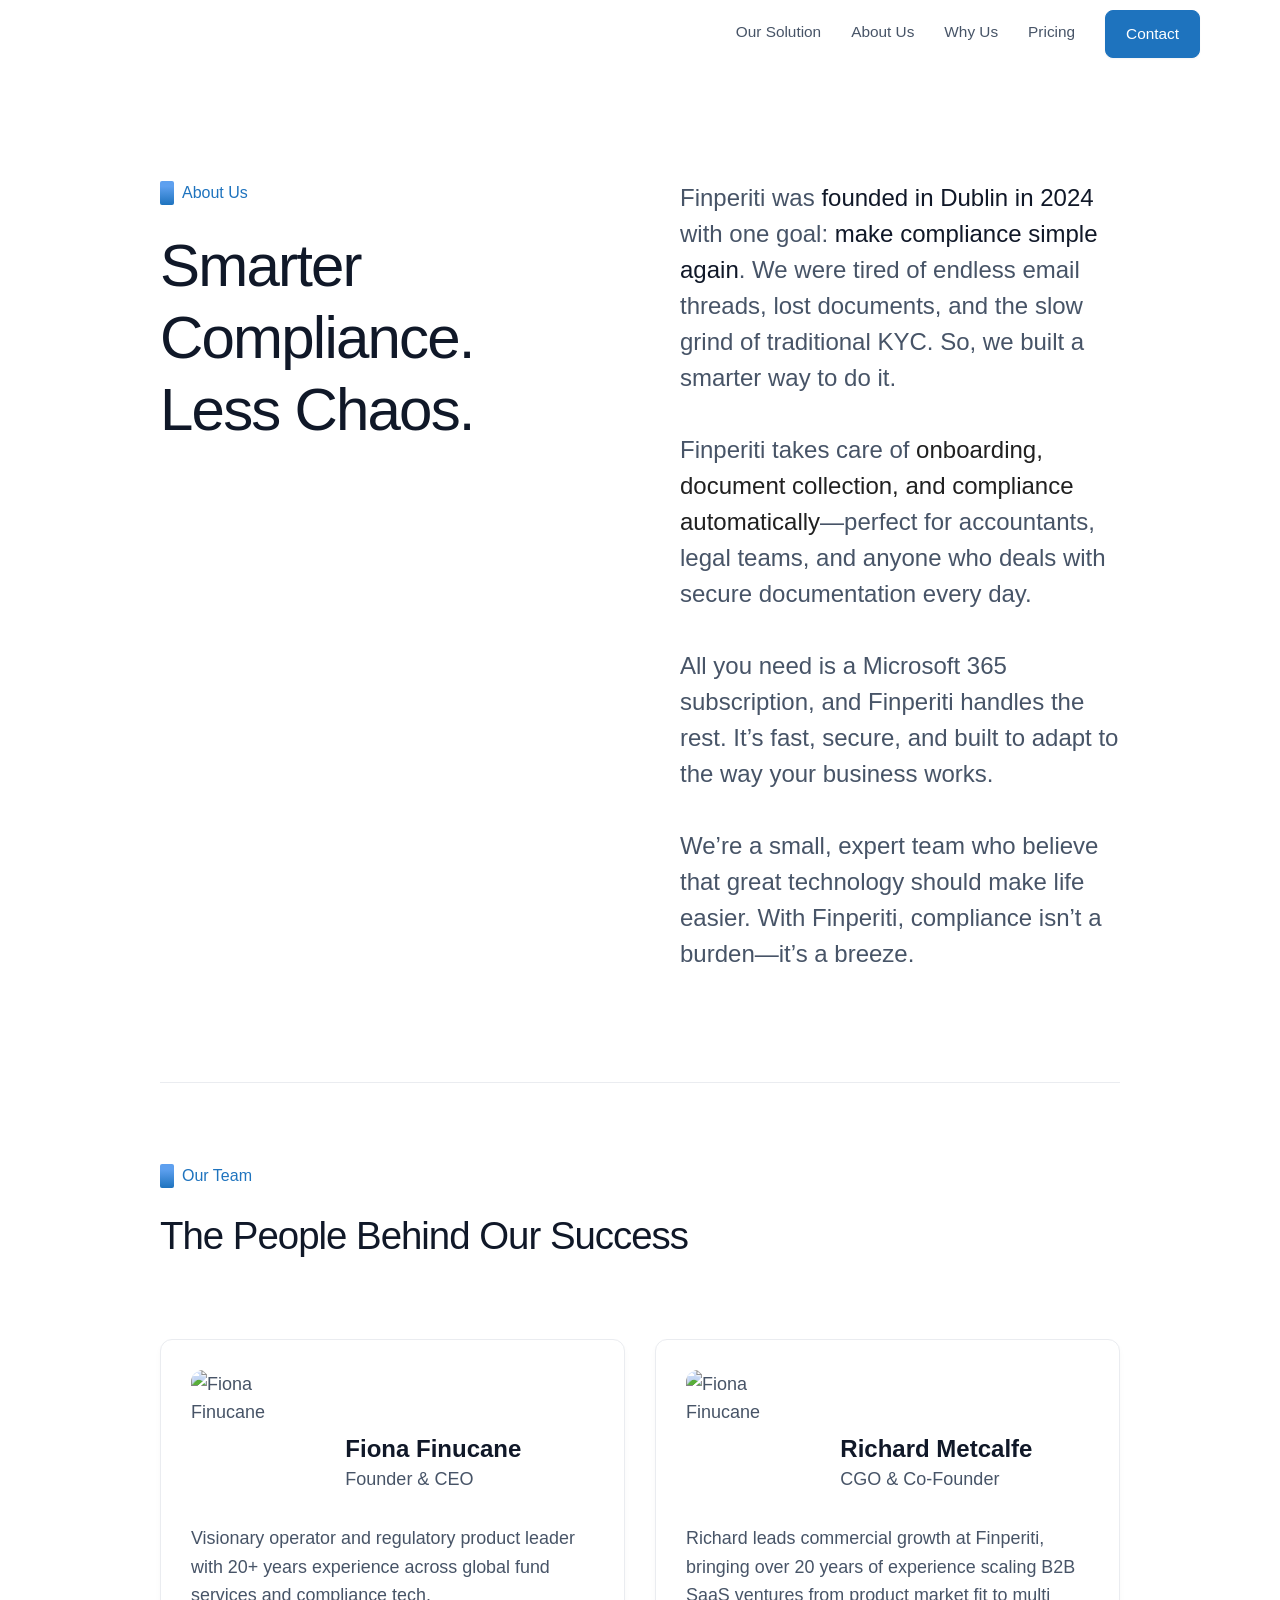
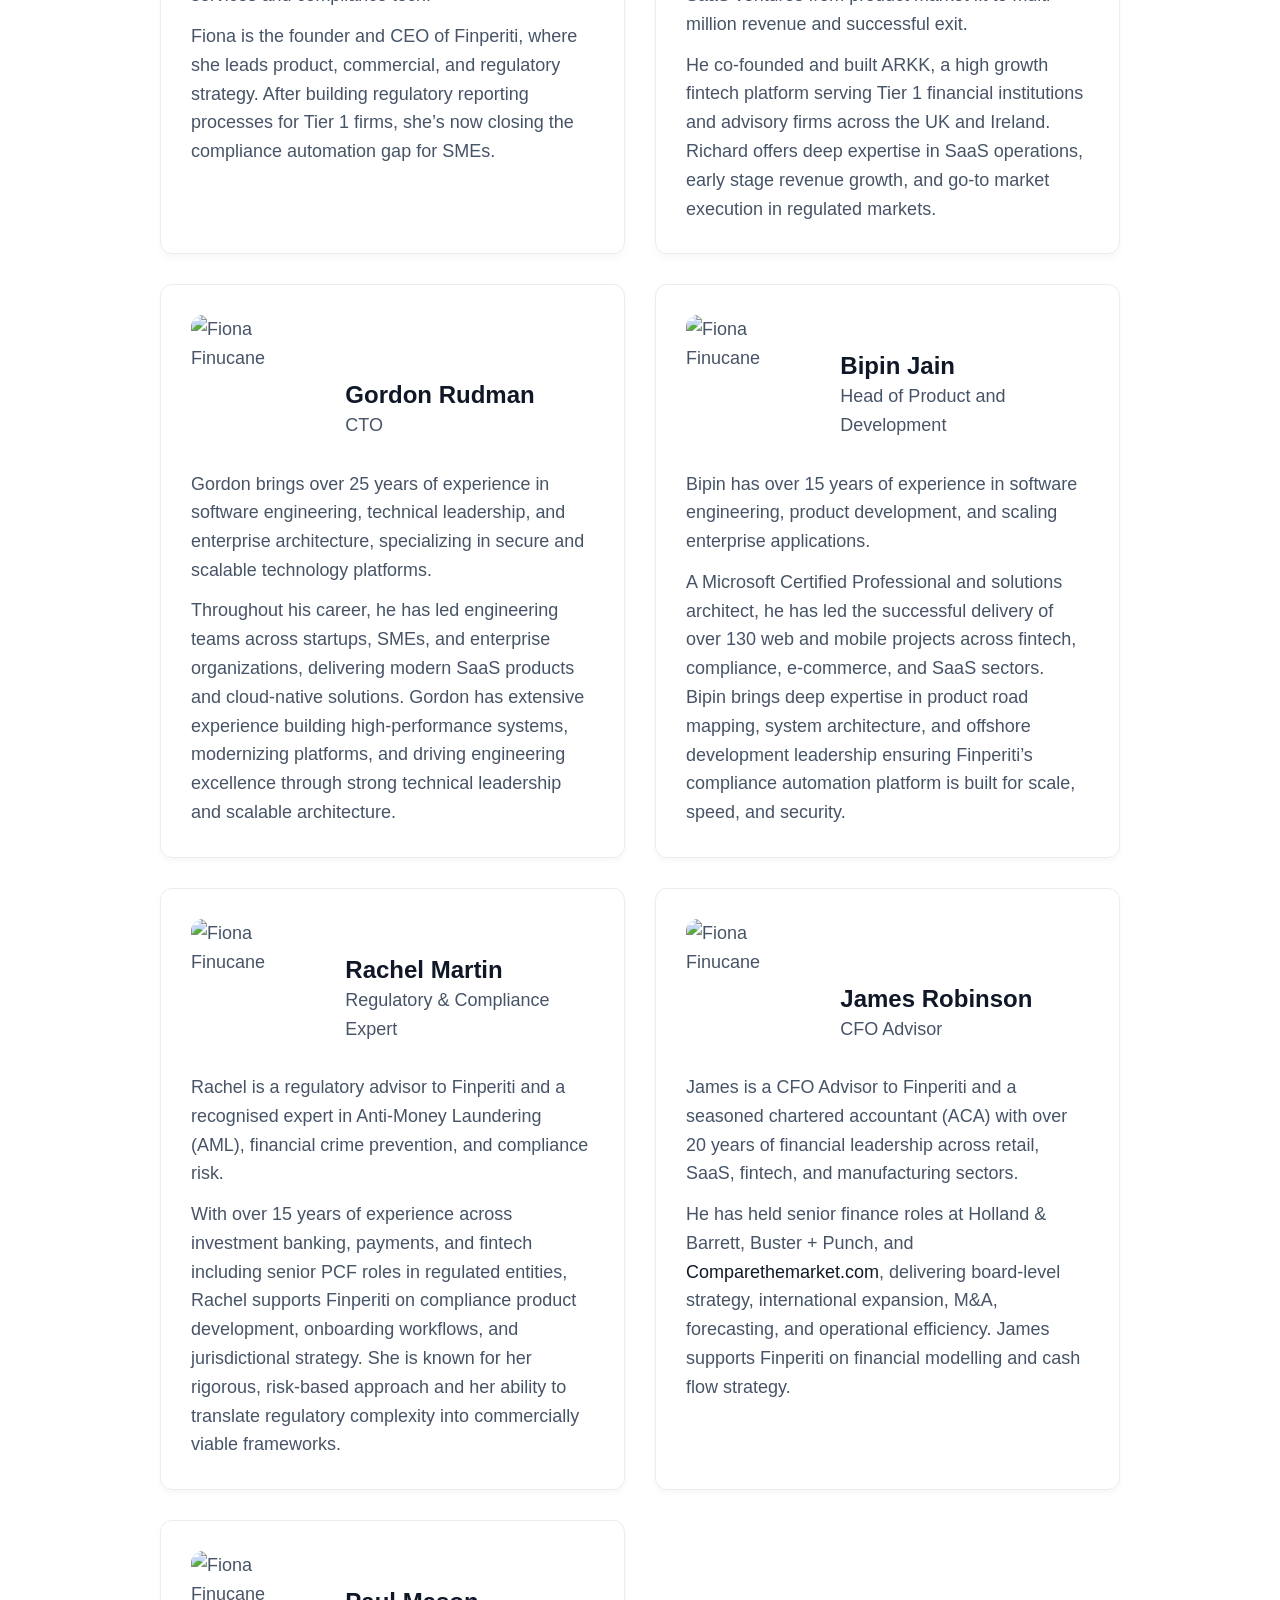
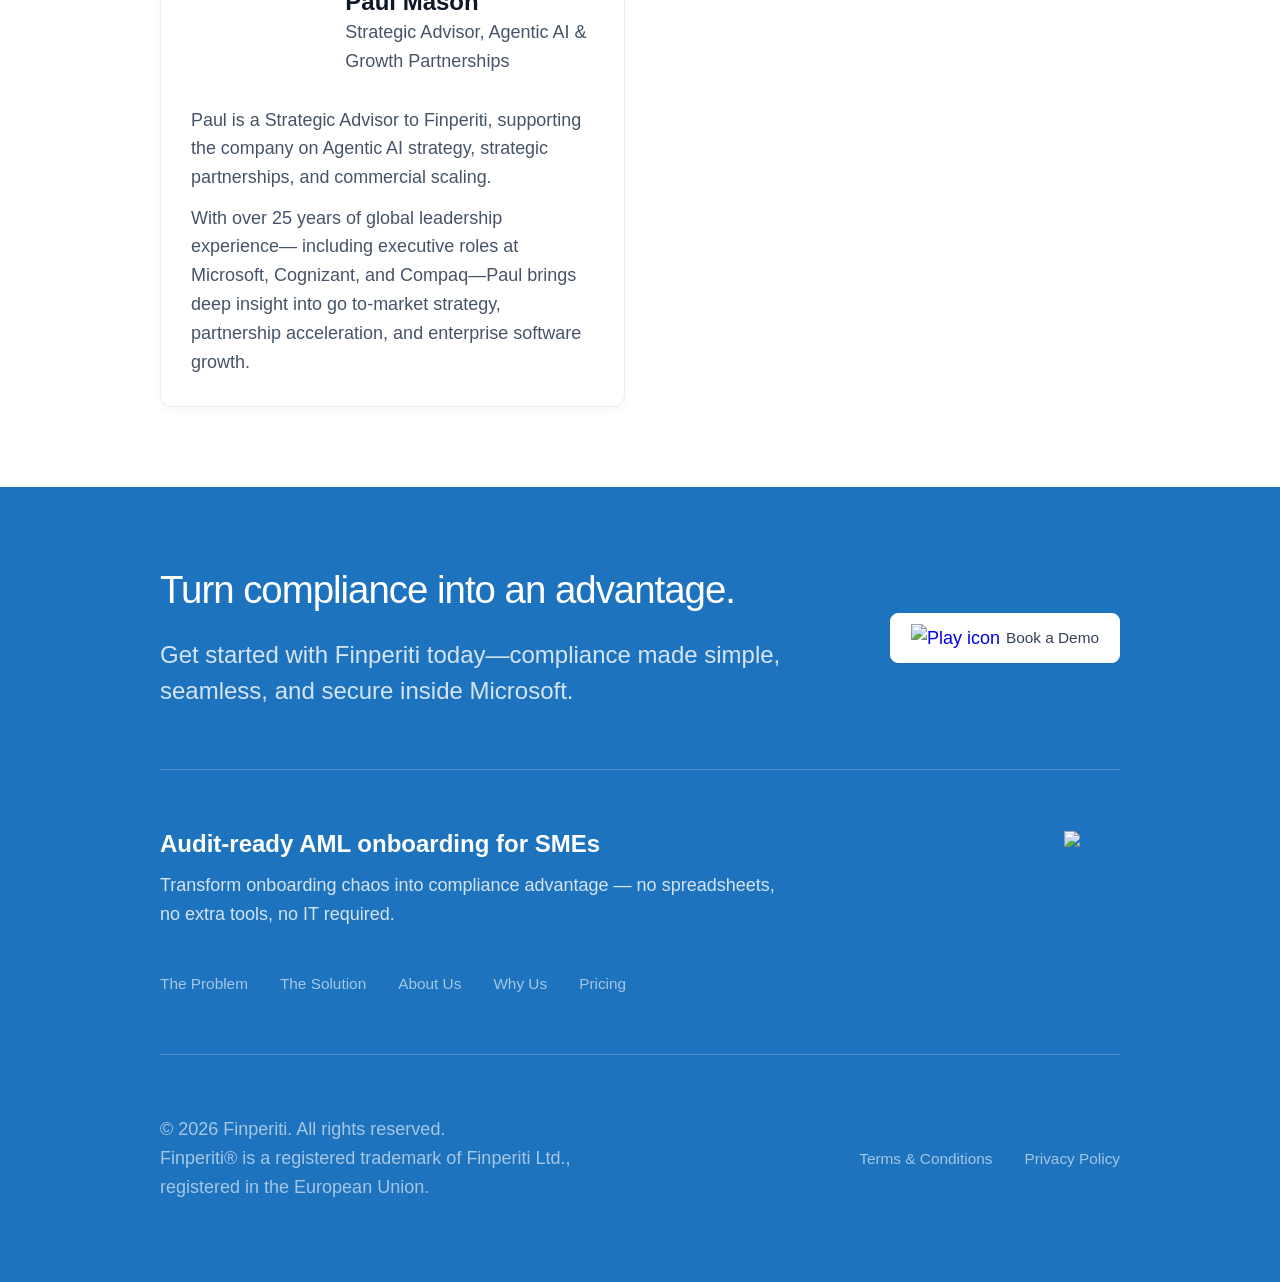
==== about-us.html @ a64fe7bf "Add finperiti site files" ====
<!DOCTYPE html><!-- Last Published: Wed Jun 24 2026 11:46:40 GMT+0000 (Coordinated Universal Time) --><html data-wf-domain="www.finperiti.com" data-wf-page="690b137f839955457661a6c4" data-wf-site="68925096e94c24b12ac568fe"><head><meta charset="utf-8"/><link href="https://cdn.prod.website-files.com" rel="preconnect" crossorigin="anonymous"/><title>About Finperiti | Secure Account &amp; Compliance Solutions</title><meta content="Learn about Finperiti, our mission to simplify account management, customer onboarding, risk analysis, and compliance for modern organizations." name="description"/><meta content="About Finperiti | Secure Account &amp; Compliance Solutions" property="og:title"/><meta content="Learn about Finperiti, our mission to simplify account management, customer onboarding, risk analysis, and compliance for modern organizations." property="og:description"/><meta content="About Finperiti | Secure Account &amp; Compliance Solutions" name="twitter:title"/><meta content="Learn about Finperiti, our mission to simplify account management, customer onboarding, risk analysis, and compliance for modern organizations." name="twitter:description"/><meta property="og:type" content="website"/><meta content="summary_large_image" name="twitter:card"/><meta content="width=device-width, initial-scale=1" name="viewport"/><link href="css/finperiti.css" rel="stylesheet" type="text/css"/><script type="text/javascript">!function(o,c){var n=c.documentElement,t=" w-mod-";n.className+=t+"js",("ontouchstart"in o||o.DocumentTouch&&c instanceof DocumentTouch)&&(n.className+=t+"touch")}(window,document);</script><link href="https://cdn.prod.website-files.com/68925096e94c24b12ac568fe/68bfe7c49f79a56016db8a08_Finperiti%2032.png" rel="shortcut icon" type="image/x-icon"/><link href="https://cdn.prod.website-files.com/68925096e94c24b12ac568fe/68bfe7c75cebb5ac32f05ddf_Finperiti%20256.png" rel="apple-touch-icon"/><script type="application/ld+json">
{
  "@context": "https://schema.org",
  "@type": "AboutPage",
  "name": "About Finperiti | Secure Account & Compliance Solutions",
  "url": "/about-us",
  "description": "Learn about Finperiti, our mission to simplify account management, customer onboarding, risk analysis, and compliance for modern organizations.",
  "about": {
    "@type": "Organization",
    "@id": "https://schema.org/Organization/Finperiti",
    "name": "Finperiti",
    "description": "Finperiti simplifies compliance, onboarding, document collection, and compliance automation for modern organizations.",
    "foundingDate": "2024-01-01",
    "foundingLocation": {
      "@type": "Place",
      "address": {
        "@type": "PostalAddress",
        "addressLocality": "Dublin",
        "addressCountry": "IE"
      }
    },
    "slogan": "Smarter Compliance. Less Chaos.",
    "logo": {
      "@type": "ImageObject",
      "url": "https://cdn.prod.website-files.com/68925096e94c24b12ac568fe/69a531b487a6bb24fbb70899_Finperiti_Logo_TM.svg"
    },
    "member": [
      {
        "@type": "Person",
        "name": "Fiona Finucane",
        "jobTitle": "Founder & CEO",
        "image": {
          "@type": "ImageObject",
          "url": "https://cdn.prod.website-files.com/68925096e94c24b12ac568fe/690207ac909801b0f97e288c_Fiona.jpg"
        }
      },
      {
        "@type": "Person",
        "name": "Richard Metcalfe",
        "jobTitle": "CGO & Co-Founder",
        "image": {
          "@type": "ImageObject",
          "url": "https://cdn.prod.website-files.com/68925096e94c24b12ac568fe/690204afa3fc140dd07d3faa_RM1.png"
        }
      },
      {
        "@type": "Person",
        "name": "Bipin Jain",
        "jobTitle": "CTO & Co-Founder",
        "image": {
          "@type": "ImageObject",
          "url": "https://cdn.prod.website-files.com/68925096e94c24b12ac568fe/690204640b22be058a9a0456_Bipin_jain.png"
        }
      },
      {
        "@type": "Person",
        "name": "Rachel Martin",
        "jobTitle": "Regulatory & Compliance Expert",
        "image": {
          "@type": "ImageObject",
          "url": "https://cdn.prod.website-files.com/68925096e94c24b12ac568fe/6901f90483f7531cc6aed0eb_Rachel.jpg"
        }
      },
      {
        "@type": "Person",
        "name": "James Robinson",
        "jobTitle": "CFO Advisor",
        "image": {
          "@type": "ImageObject",
          "url": "https://cdn.prod.website-files.com/68925096e94c24b12ac568fe/6901f903ba0573e2c2f4e832_James.jpg"
        }
      },
      {
        "@type": "Person",
        "name": "Paul Mason",
        "jobTitle": "Strategic Advisor, Agentic AI & Growth Partnerships",
        "image": {
          "@type": "ImageObject",
          "url": "https://cdn.prod.website-files.com/68925096e94c24b12ac568fe/6901f9049520d96cc57cc6dd_Paul.jpg"
        }
      }
    ]
  }
}
</script><link rel="preload" href="https://cdn.prod.website-files.com/68925096e94c24b12ac568fe/69983673e1e6adf624e60150_InterVariable.woff2" as="font" type="font/woff2" crossorigin="">
<link rel="preload" href="https://cdn.prod.website-files.com/68925096e94c24b12ac568fe/68c926c68cf0554bdb44a7ea_Poppins-Medium.ttf" as="font" type="font/ttf" crossorigin="">
<style>
/* For WebKit browsers (Safari, Chrome on macOS) */
body {
    -webkit-font-smoothing: antialiased; /* Makes text thinner and crisper */
    -moz-osx-font-smoothing: grayscale; /* For Firefox on macOS */
  }

  /* Optional: Slightly heavier text */
  body {
    -webkit-font-smoothing: subpixel-antialiased;
  }
  .main,
  section {
    overflow: visible !important;
  }
  section,
  #fiona,
  #bipin,
  #richard,
  #james,
  #paul,
  #rachel {
    scroll-margin-top: 110px;
  }
</style></head><body><main class="main"><div class="navbar"><div data-animation="default" data-collapse="medium" data-duration="400" data-easing="ease" data-easing2="ease" role="banner" class="nav-container w-nav"><div class="navbar-wrapper"><a href="index.html" class="navbar-brand w-nav-brand"><div class="nav-logo-wrapper"><img loading="lazy" src="https://cdn.prod.website-files.com/68925096e94c24b12ac568fe/69a531b487a6bb24fbb70899_Finperiti_Logo_TM.svg" alt=""/></div></a><nav role="navigation" class="nav-menu-wrapper w-nav-menu"><ul role="list" class="nav-menu-two w-list-unstyled"><li><a href="index.html#the-solution" class="nav-link w-inline-block"><p class="nav-text">Our Solution</p></a></li><li><a href="about-us.html" aria-current="page" class="nav-link w-inline-block w--current"><p class="nav-text">About Us</p></a></li><li><a href="index.html#advantages" class="nav-link w-inline-block"><p class="nav-text">Why Us</p></a></li><li><a href="pricing.html" class="nav-link w-inline-block"><p class="nav-text">Pricing</p></a></li><li class="mobile-margin-top-10"><a href="contact.html" class="primary-button w-button">Contact</a></li></ul></nav><div class="menu-button w-nav-button"><div class="w-icon-nav-menu"></div></div></div></div></div><section class="section hero about"><div class="container"><div class="about-content"><div class="about-section-head"><div data-figma-id="97:395" class="section-eyebrow"><div class="eyebrow-box-light"></div><p class="eyebrow-heading blue">About Us</p></div><h1 class="heading-about mb-0">Smarter Compliance. Less Chaos.</h1></div><div><p class="supporting-text">Finperiti was <span class="solid-dark">founded in Dublin in 2024</span> with one goal: <span class="solid-dark">make compliance simple again</span>. We were tired of endless email threads, lost documents, and the slow grind of traditional KYC. So, we built a smarter way to do it.<br/>‍<br/>Finperiti takes care of <span class="black">onboarding, document collection, and compliance automatically</span>—perfect for accountants, legal teams, and anyone who deals with secure documentation every day.<br/>‍<br/>All you need is a Microsoft 365 subscription, and Finperiti handles the rest. It’s fast, secure, and built to adapt to the way your business works.<br/>‍<br/>We’re a small, expert team who believe that great technology should make life easier. With Finperiti, compliance isn’t a burden—it’s a breeze.</p><div class="logo"><img src="https://cdn.prod.website-files.com/68925096e94c24b12ac568fe/69a531b487a6bb24fbb70899_Finperiti_Logo_TM.svg" loading="lazy" alt="" class="image-logo"/></div></div></div></div></section><section id="team" class="section"><div data-figma-id="6:476" class="container"><div class="content"><div data-figma-id="6:477" class="section-head"><div class="section-eyebrow"><div data-figma-id="97:390" data-figma-image-id="68b17ac2548cad2901e61d48" data-figma-image-hash="6643fb0c90c4e62a82c2db8253ad8ee3" class="eyebrow-box-light"></div><p class="eyebrow-heading blue">Our Team</p></div><h2 class="section-heading dark">The People Behind Our Success</h2></div><div data-figma-id="6:484" class="profile-card-wrapper"><div id="fiona" class="profile-card"><div class="identity-wrapper large-card"><div class="profile-avatar"><img src="https://cdn.prod.website-files.com/68925096e94c24b12ac568fe/690207ac909801b0f97e288c_Fiona.jpg" loading="lazy" sizes="(max-width: 2828px) 100vw, 2828px" srcset="https://cdn.prod.website-files.com/68925096e94c24b12ac568fe/690207ac909801b0f97e288c_Fiona-p-500.jpg 500w, https://cdn.prod.website-files.com/68925096e94c24b12ac568fe/690207ac909801b0f97e288c_Fiona-p-800.jpg 800w, https://cdn.prod.website-files.com/68925096e94c24b12ac568fe/690207ac909801b0f97e288c_Fiona-p-1080.jpg 1080w, https://cdn.prod.website-files.com/68925096e94c24b12ac568fe/690207ac909801b0f97e288c_Fiona-p-1600.jpg 1600w, https://cdn.prod.website-files.com/68925096e94c24b12ac568fe/690207ac909801b0f97e288c_Fiona-p-2000.jpg 2000w, https://cdn.prod.website-files.com/68925096e94c24b12ac568fe/690207ac909801b0f97e288c_Fiona-p-2600.jpg 2600w, https://cdn.prod.website-files.com/68925096e94c24b12ac568fe/690207ac909801b0f97e288c_Fiona.jpg 2828w" alt="Fiona Finucane" class="avatar-image"/></div><div data-figma-id="6:542" class="team-name-wrapper"><p class="supporting-text card-head">Fiona Finucane</p><p class="body-text">Founder &amp; CEO</p></div></div><div data-figma-id="6:542" class="text-and-supporting-text"><p class="supporting-text small">Visionary operator and regulatory product leader with 20+ years experience across global fund services and compliance tech.<br/></p><p class="body-text">Fiona is the founder and CEO of Finperiti, where she leads product, commercial, and regulatory strategy. After building regulatory reporting processes for Tier 1 firms, she’s now closing the compliance automation gap for SMEs.<br/></p></div></div><div id="richard" class="profile-card w-node-dd16628f-2c80-bdd6-20d9-cdb9adbbb9b0-7661a6c4"><div class="identity-wrapper large-card"><div class="profile-avatar"><img src="https://cdn.prod.website-files.com/68925096e94c24b12ac568fe/690204afa3fc140dd07d3faa_RM1.png" loading="lazy" sizes="(max-width: 800px) 100vw, 800px" srcset="https://cdn.prod.website-files.com/68925096e94c24b12ac568fe/690204afa3fc140dd07d3faa_RM1-p-500.png 500w, https://cdn.prod.website-files.com/68925096e94c24b12ac568fe/690204afa3fc140dd07d3faa_RM1.png 800w" alt="Fiona Finucane" class="avatar-image"/></div><div data-figma-id="6:542" class="team-name-wrapper"><p class="supporting-text card-head">Richard Metcalfe</p><p class="body-text">CGO &amp; Co-Founder</p></div></div><div data-figma-id="6:542" class="text-and-supporting-text"><p class="supporting-text small">Richard leads commercial growth at Finperiti, bringing over 20 years of experience scaling B2B SaaS ventures from product market fit to multi million revenue and successful exit.<br/></p><p class="body-text">He co-founded and built ARKK, a high growth fintech platform serving Tier 1 financial institutions and advisory firms across the UK and Ireland. Richard offers deep expertise in SaaS operations, early stage revenue growth, and go-to market execution in regulated markets.<br/></p></div></div><div id="gordon" class="profile-card w-node-d6f7ac5e-ed46-a528-e075-bb75866e353c-7661a6c4"><div class="identity-wrapper large-card"><div class="profile-avatar"><img src="https://cdn.prod.website-files.com/68925096e94c24b12ac568fe/6a3a2977e399c65e724bc044_Gordon.jpg" loading="lazy" sizes="(max-width: 800px) 100vw, 800px" srcset="https://cdn.prod.website-files.com/68925096e94c24b12ac568fe/6a3a2977e399c65e724bc044_Gordon-p-500.jpg 500w, https://cdn.prod.website-files.com/68925096e94c24b12ac568fe/6a3a2977e399c65e724bc044_Gordon.jpg 800w" alt="Fiona Finucane" class="avatar-image"/></div><div data-figma-id="6:542" class="team-name-wrapper"><p class="supporting-text card-head"><strong>Gordon Rudman</strong></p><p class="body-text">CTO</p></div></div><div data-figma-id="6:542" class="text-and-supporting-text"><p class="supporting-text small">Gordon brings over 25 years of experience in software engineering, technical leadership, and enterprise architecture, specializing in secure and scalable technology platforms.<br/></p><p class="body-text">Throughout his career, he has led engineering teams across startups, SMEs, and enterprise organizations, delivering modern SaaS products and cloud-native solutions. Gordon has extensive experience building high-performance systems, modernizing platforms, and driving engineering excellence through strong technical leadership and scalable architecture.<br/></p></div></div><div id="bipin" class="profile-card w-node-_975fbd49-e055-4d22-a6ff-1892b59ef68a-7661a6c4"><div class="identity-wrapper large-card"><div class="profile-avatar"><img src="https://cdn.prod.website-files.com/68925096e94c24b12ac568fe/690204640b22be058a9a0456_Bipin_jain.png" loading="lazy" sizes="(max-width: 1964px) 100vw, 1964px" srcset="https://cdn.prod.website-files.com/68925096e94c24b12ac568fe/690204640b22be058a9a0456_Bipin_jain-p-500.png 500w, https://cdn.prod.website-files.com/68925096e94c24b12ac568fe/690204640b22be058a9a0456_Bipin_jain-p-800.png 800w, https://cdn.prod.website-files.com/68925096e94c24b12ac568fe/690204640b22be058a9a0456_Bipin_jain-p-1080.png 1080w, https://cdn.prod.website-files.com/68925096e94c24b12ac568fe/690204640b22be058a9a0456_Bipin_jain-p-1600.png 1600w, https://cdn.prod.website-files.com/68925096e94c24b12ac568fe/690204640b22be058a9a0456_Bipin_jain.png 1964w" alt="Fiona Finucane" class="avatar-image"/></div><div data-figma-id="6:542" class="team-name-wrapper"><p class="supporting-text card-head">Bipin Jain</p><p class="body-text">Head of Product and Development</p></div></div><div data-figma-id="6:542" class="text-and-supporting-text"><p class="supporting-text small">Bipin has over 15 years of experience in software engineering, product development, and scaling enterprise applications.<br/></p><p class="body-text">A Microsoft Certified Professional and solutions architect, he has led the successful delivery of over 130 web and mobile projects across fintech, compliance, e-commerce, and SaaS sectors. <br/>Bipin brings deep expertise in product road mapping, system architecture, and offshore development leadership ensuring Finperiti’s compliance automation platform is built for scale, speed, and security.<br/></p></div></div><div id="rachel" class="profile-card w-node-fd324074-e311-3aff-80b2-07a2bfe46a63-7661a6c4"><div class="identity-wrapper large-card"><div class="profile-avatar"><img src="https://cdn.prod.website-files.com/68925096e94c24b12ac568fe/6901f90483f7531cc6aed0eb_Rachel.jpg" loading="lazy" alt="Fiona Finucane" class="avatar-image"/></div><div data-figma-id="6:542" class="team-name-wrapper"><p class="supporting-text card-head">Rachel Martin</p><p class="body-text">Regulatory &amp; Compliance Expert</p></div></div><div data-figma-id="6:542" class="text-and-supporting-text"><p class="supporting-text small">Rachel is a regulatory advisor to Finperiti and a recognised expert in Anti-Money Laundering (AML), financial crime prevention, and compliance risk.<br/></p><p class="body-text">With over 15 years of experience across investment banking, payments, and fintech including senior PCF roles in regulated entities, Rachel supports Finperiti on compliance product development, onboarding workflows, and jurisdictional strategy. She is known for her rigorous, risk-based approach and her ability to translate regulatory complexity into commercially viable frameworks.<br/></p></div></div><div id="james" class="profile-card w-node-_49e76bdc-403a-36fb-d0fa-01aabeaa9ad1-7661a6c4"><div class="identity-wrapper large-card"><div class="profile-avatar"><img src="https://cdn.prod.website-files.com/68925096e94c24b12ac568fe/6901f903ba0573e2c2f4e832_James.jpg" loading="lazy" alt="Fiona Finucane" class="avatar-image"/></div><div data-figma-id="6:542" class="team-name-wrapper"><p class="supporting-text card-head">James Robinson</p><p class="body-text">CFO Advisor</p></div></div><div data-figma-id="6:542" class="text-and-supporting-text"><p class="supporting-text small">James is a CFO Advisor to Finperiti and a seasoned chartered accountant (ACA) with over 20 years of financial leadership across retail, SaaS, fintech, and manufacturing sectors.<br/></p><p class="body-text">He has held senior finance roles at Holland &amp; Barrett, Buster + Punch, and <a target="_blank" href="http://comparethemarket.com/" class="link"><span>Comparethemarket.com</span></a>, delivering board-level strategy, international expansion, M&amp;A, forecasting, and operational efficiency. James supports Finperiti on financial modelling and cash flow strategy.<br/></p></div></div><div id="paul" class="profile-card w-node-e6f435b0-e33d-8308-c376-dc4d0dc220b2-7661a6c4"><div class="identity-wrapper large-card"><div class="profile-avatar"><img src="https://cdn.prod.website-files.com/68925096e94c24b12ac568fe/6901f9049520d96cc57cc6dd_Paul.jpg" loading="lazy" alt="Fiona Finucane" class="avatar-image"/></div><div data-figma-id="6:542" class="team-name-wrapper"><p class="supporting-text card-head">Paul Mason</p><p class="body-text">Strategic Advisor, Agentic AI &amp; Growth Partnerships</p></div></div><div data-figma-id="6:542" class="text-and-supporting-text"><p class="supporting-text small">Paul is a Strategic Advisor to Finperiti, supporting the company on Agentic AI strategy, strategic partnerships, and commercial scaling.<br/></p><p class="body-text">With over 25 years of global leadership experience— including executive roles at Microsoft, Cognizant, and Compaq—Paul brings deep insight into go to-market strategy, partnership acceleration, and enterprise software growth.<br/></p></div></div></div></div></div></section><div class="footer"><div class="container-footer"><div class="footer-head"><div class="section-head"><h2 class="section-heading">Turn compliance into an advantage.</h2><p class="supporting-text light weight-regular">Get started with Finperiti today—compliance made simple, seamless, and secure inside Microsoft.</p></div><a href="contact.html" class="demo-button none w-inline-block"></a><a href="contact.html" class="secondary-button w-inline-block"><img src="https://cdn.prod.website-files.com/68925096e94c24b12ac568fe/68bec9dedfa467c125266d50_play-circle.svg" loading="lazy" alt="Play icon"/><div class="seondary-button-text">Book a Demo</div></a></div><div class="separator whilte"></div><div class="footer-content"><div class="section-head"><div class="text-and-supporting-text"><p class="supporting-text card-head white">Audit-ready AML onboarding for SMEs</p><p class="body-text white">Transform onboarding chaos into compliance advantage — no spreadsheets, no extra tools, no IT required.</p></div><div class="footer-link-wrapper"><a href="index.html#the-problem" class="nav-link footer-link w-inline-block"><p class="nav-text">The Problem</p></a><a href="index.html#the-solution" class="nav-link footer-link w-inline-block"><p class="nav-text">The Solution</p></a><a href="about-us.html" aria-current="page" class="nav-link footer-link w-inline-block w--current"><p class="nav-text">About Us</p></a><a href="index.html#advantages" class="nav-link footer-link w-inline-block"><p class="nav-text">Why Us</p></a><a href="pricing.html" class="nav-link footer-link w-inline-block"><p class="nav-text">Pricing</p></a></div></div><div class="footer-logo-wrapper"><img src="https://cdn.prod.website-files.com/68925096e94c24b12ac568fe/68ad7b3e417cae0f885aa400_21e688533bf5000311d2a0921fd1b1c8_Logo.svg" loading="lazy" alt="Logo"/></div></div><div class="separator whilte"></div><div class="footer-end"><div class="footer-text-wrapper"><p class="muted-text">© 2026 Finperiti. All rights reserved. <br/>Finperiti® is a registered trademark of Finperiti Ltd., registered in the European Union.</p></div><div class="footer-link-wrapper terms-conditions"><a href="terms-and-condition.html" class="nav-link footer-link w-inline-block"><p class="nav-text">Terms &amp; Conditions</p></a><a href="privacy-policy.html" class="nav-link footer-link w-inline-block"><p class="nav-text">Privacy Policy</p></a></div></div></div></div></main><script src="js/script.js"></script></body></html>
---- css/finperiti.css ----
html{-webkit-text-size-adjust:100%;-ms-text-size-adjust:100%;font-family:sans-serif}body{margin:0}article,aside,details,figcaption,figure,footer,header,hgroup,main,menu,nav,section,summary{display:block}audio,canvas,progress,video{vertical-align:baseline;display:inline-block}audio:not([controls]){height:0;display:none}[hidden],template{display:none}a{background-color:#0000}a:active,a:hover{outline:0}abbr[title]{border-bottom:1px dotted}b,strong{font-weight:700}dfn{font-style:italic}h1{margin:.67em 0;font-size:2em}mark{color:#000;background:#ff0}small{font-size:80%}sub,sup{vertical-align:baseline;font-size:75%;line-height:0;position:relative}sup{top:-.5em}sub{bottom:-.25em}img{border:0}svg:not(:root){overflow:hidden}hr{box-sizing:content-box;height:0}pre{overflow:auto}code,kbd,pre,samp{font-family:monospace;font-size:1em}button,input,optgroup,select,textarea{color:inherit;font:inherit;margin:0}button{overflow:visible}button,select{text-transform:none}button,html input[type=button],input[type=reset]{-webkit-appearance:button;cursor:pointer}button[disabled],html input[disabled]{cursor:default}button::-moz-focus-inner,input::-moz-focus-inner{border:0;padding:0}input{line-height:normal}input[type=checkbox],input[type=radio]{box-sizing:border-box;padding:0}input[type=number]::-webkit-inner-spin-button,input[type=number]::-webkit-outer-spin-button{height:auto}input[type=search]{-webkit-appearance:none}input[type=search]::-webkit-search-cancel-button,input[type=search]::-webkit-search-decoration{-webkit-appearance:none}legend{border:0;padding:0}textarea{overflow:auto}optgroup{font-weight:700}table{border-collapse:collapse;border-spacing:0}td,th{padding:0}@font-face{font-family:webflow-icons;src:url([data-uri])format("truetype");font-weight:400;font-style:normal}[class^=w-icon-],[class*=\ w-icon-]{speak:none;font-variant:normal;text-transform:none;-webkit-font-smoothing:antialiased;-moz-osx-font-smoothing:grayscale;font-style:normal;font-weight:400;line-height:1;font-family:webflow-icons!important}.w-icon-slider-right:before{content:""}.w-icon-slider-left:before{content:""}.w-icon-nav-menu:before{content:""}.w-icon-arrow-down:before,.w-icon-dropdown-toggle:before{content:""}.w-icon-file-upload-remove:before{content:""}.w-icon-file-upload-icon:before{content:""}*{box-sizing:border-box}html{height:100%}body{color:#333;background-color:#fff;min-height:100%;margin:0;font-family:Arial,sans-serif;font-size:14px;line-height:20px}img{vertical-align:middle;max-width:100%;display:inline-block}html.w-mod-touch *{background-attachment:scroll!important}.w-block{display:block}.w-inline-block{max-width:100%;display:inline-block}.w-clearfix:before,.w-clearfix:after{content:" ";grid-area:1/1/2/2;display:table}.w-clearfix:after{clear:both}.w-hidden{display:none}.w-button{color:#fff;line-height:inherit;cursor:pointer;background-color:#3898ec;border:0;border-radius:0;padding:9px 15px;text-decoration:none;display:inline-block}input.w-button{-webkit-appearance:button}html[data-w-dynpage] [data-w-cloak]{color:#0000!important}.w-code-block{margin:unset}pre.w-code-block code{all:inherit}pre.w-code-block code>span{display:block!important}.w-optimization{display:contents}.w-webflow-badge,.w-webflow-badge>img{box-sizing:unset;width:unset;height:unset;max-height:unset;max-width:unset;min-height:unset;min-width:unset;margin:unset;padding:unset;float:unset;clear:unset;border:unset;border-radius:unset;background:unset;background-image:unset;background-position:unset;background-size:unset;background-repeat:unset;background-origin:unset;background-clip:unset;background-attachment:unset;background-color:unset;box-shadow:unset;transform:unset;direction:unset;font-family:unset;font-weight:unset;color:unset;font-size:unset;line-height:unset;font-style:unset;font-variant:unset;text-align:unset;letter-spacing:unset;-webkit-text-decoration:unset;text-decoration:unset;text-indent:unset;text-transform:unset;list-style-type:unset;text-shadow:unset;vertical-align:unset;cursor:unset;white-space:unset;word-break:unset;word-spacing:unset;word-wrap:unset;transition:unset}.w-webflow-badge{white-space:nowrap;cursor:pointer;box-shadow:0 0 0 1px #0000001a,0 1px 3px #0000001a;visibility:visible!important;opacity:1!important;z-index:2147483647!important;color:#aaadb0!important;width:auto!important;height:auto!important;overflow:unset!important;background-color:#fff!important;border-radius:3px!important;margin:0!important;padding:6px!important;font-size:12px!important;line-height:14px!important;text-decoration:none!important;display:inline-block!important;position:fixed!important;inset:auto 12px 12px auto!important;transform:none!important}.w-webflow-badge>img{position:unset;visibility:unset!important;opacity:1!important;vertical-align:middle!important;display:inline-block!important}h1,h2,h3,h4,h5,h6{margin-bottom:10px;font-weight:700}h1{margin-top:20px;font-size:38px;line-height:44px}h2{margin-top:20px;font-size:32px;line-height:36px}h3{margin-top:20px;font-size:24px;line-height:30px}h4{margin-top:10px;font-size:18px;line-height:24px}h5{margin-top:10px;font-size:14px;line-height:20px}h6{margin-top:10px;font-size:12px;line-height:18px}p{margin-top:0;margin-bottom:10px}blockquote{border-left:5px solid #e2e2e2;margin:0 0 10px;padding:10px 20px;font-size:18px;line-height:22px}figure{margin:0 0 10px}figcaption{text-align:center;margin-top:5px}ul,ol{margin-top:0;margin-bottom:10px;padding-left:40px}.w-list-unstyled{padding-left:0;list-style:none}.w-embed:before,.w-embed:after{content:" ";grid-area:1/1/2/2;display:table}.w-embed:after{clear:both}.w-video{width:100%;padding:0;position:relative}.w-video iframe,.w-video object,.w-video embed{border:none;width:100%;height:100%;position:absolute;top:0;left:0}fieldset{border:0;margin:0;padding:0}button,[type=button],[type=reset]{cursor:pointer;-webkit-appearance:button;border:0}.w-form{margin:0 0 15px}.w-form-done{text-align:center;background-color:#ddd;padding:20px;display:none}.w-form-fail{background-color:#ffdede;margin-top:10px;padding:10px;display:none}label{margin-bottom:5px;font-weight:700;display:block}.w-input,.w-select{color:#333;vertical-align:middle;background-color:#fff;border:1px solid #ccc;width:100%;height:38px;margin-bottom:10px;padding:8px 12px;font-size:14px;line-height:1.42857;display:block}.w-input::placeholder,.w-select::placeholder{color:#999}.w-input:focus,.w-select:focus{border-color:#3898ec;outline:0}.w-input[disabled],.w-select[disabled],.w-input[readonly],.w-select[readonly],fieldset[disabled] .w-input,fieldset[disabled] .w-select{cursor:not-allowed}.w-input[disabled]:not(.w-input-disabled),.w-select[disabled]:not(.w-input-disabled),.w-input[readonly],.w-select[readonly],fieldset[disabled]:not(.w-input-disabled) .w-input,fieldset[disabled]:not(.w-input-disabled) .w-select{background-color:#eee}textarea.w-input,textarea.w-select{height:auto}.w-select{background-color:#f3f3f3}.w-select[multiple]{height:auto}.w-form-label{cursor:pointer;margin-bottom:0;font-weight:400;display:inline-block}.w-radio{margin-bottom:5px;padding-left:20px;display:block}.w-radio:before,.w-radio:after{content:" ";grid-area:1/1/2/2;display:table}.w-radio:after{clear:both}.w-radio-input{float:left;margin:3px 0 0 -20px;line-height:normal}.w-file-upload{margin-bottom:10px;display:block}.w-file-upload-input{opacity:0;z-index:-100;width:.1px;height:.1px;position:absolute;overflow:hidden}.w-file-upload-default,.w-file-upload-uploading,.w-file-upload-success{color:#333;display:inline-block}.w-file-upload-error{margin-top:10px;display:block}.w-file-upload-default.w-hidden,.w-file-upload-uploading.w-hidden,.w-file-upload-error.w-hidden,.w-file-upload-success.w-hidden{display:none}.w-file-upload-uploading-btn{cursor:pointer;background-color:#fafafa;border:1px solid #ccc;margin:0;padding:8px 12px;font-size:14px;font-weight:400;display:flex}.w-file-upload-file{background-color:#fafafa;border:1px solid #ccc;flex-grow:1;justify-content:space-between;margin:0;padding:8px 9px 8px 11px;display:flex}.w-file-upload-file-name{font-size:14px;font-weight:400;display:block}.w-file-remove-link{cursor:pointer;width:auto;height:auto;margin-top:3px;margin-left:10px;padding:3px;display:block}.w-icon-file-upload-remove{margin:auto;font-size:10px}.w-file-upload-error-msg{color:#ea384c;padding:2px 0;display:inline-block}.w-file-upload-info{padding:0 12px;line-height:38px;display:inline-block}.w-file-upload-label{cursor:pointer;background-color:#fafafa;border:1px solid #ccc;margin:0;padding:8px 12px;font-size:14px;font-weight:400;display:inline-block}.w-icon-file-upload-icon,.w-icon-file-upload-uploading{width:20px;margin-right:8px;display:inline-block}.w-icon-file-upload-uploading{height:20px}.w-container{max-width:940px;margin-left:auto;margin-right:auto}.w-container:before,.w-container:after{content:" ";grid-area:1/1/2/2;display:table}.w-container:after{clear:both}.w-container .w-row{margin-left:-10px;margin-right:-10px}.w-row:before,.w-row:after{content:" ";grid-area:1/1/2/2;display:table}.w-row:after{clear:both}.w-row .w-row{margin-left:0;margin-right:0}.w-col{float:left;width:100%;min-height:1px;padding-left:10px;padding-right:10px;position:relative}.w-col .w-col{padding-left:0;padding-right:0}.w-col-1{width:8.33333%}.w-col-2{width:16.6667%}.w-col-3{width:25%}.w-col-4{width:33.3333%}.w-col-5{width:41.6667%}.w-col-6{width:50%}.w-col-7{width:58.3333%}.w-col-8{width:66.6667%}.w-col-9{width:75%}.w-col-10{width:83.3333%}.w-col-11{width:91.6667%}.w-col-12{width:100%}.w-hidden-main{display:none!important}@media screen and (max-width:991px){.w-container{max-width:728px}.w-hidden-main{display:inherit!important}.w-hidden-medium{display:none!important}.w-col-medium-1{width:8.33333%}.w-col-medium-2{width:16.6667%}.w-col-medium-3{width:25%}.w-col-medium-4{width:33.3333%}.w-col-medium-5{width:41.6667%}.w-col-medium-6{width:50%}.w-col-medium-7{width:58.3333%}.w-col-medium-8{width:66.6667%}.w-col-medium-9{width:75%}.w-col-medium-10{width:83.3333%}.w-col-medium-11{width:91.6667%}.w-col-medium-12{width:100%}.w-col-stack{width:100%;left:auto;right:auto}}@media screen and (max-width:767px){.w-hidden-main,.w-hidden-medium{display:inherit!important}.w-hidden-small{display:none!important}.w-row,.w-container .w-row{margin-left:0;margin-right:0}.w-col{width:100%;left:auto;right:auto}.w-col-small-1{width:8.33333%}.w-col-small-2{width:16.6667%}.w-col-small-3{width:25%}.w-col-small-4{width:33.3333%}.w-col-small-5{width:41.6667%}.w-col-small-6{width:50%}.w-col-small-7{width:58.3333%}.w-col-small-8{width:66.6667%}.w-col-small-9{width:75%}.w-col-small-10{width:83.3333%}.w-col-small-11{width:91.6667%}.w-col-small-12{width:100%}}@media screen and (max-width:479px){.w-container{max-width:none}.w-hidden-main,.w-hidden-medium,.w-hidden-small{display:inherit!important}.w-hidden-tiny{display:none!important}.w-col{width:100%}.w-col-tiny-1{width:8.33333%}.w-col-tiny-2{width:16.6667%}.w-col-tiny-3{width:25%}.w-col-tiny-4{width:33.3333%}.w-col-tiny-5{width:41.6667%}.w-col-tiny-6{width:50%}.w-col-tiny-7{width:58.3333%}.w-col-tiny-8{width:66.6667%}.w-col-tiny-9{width:75%}.w-col-tiny-10{width:83.3333%}.w-col-tiny-11{width:91.6667%}.w-col-tiny-12{width:100%}}.w-widget{position:relative}.w-widget-map{width:100%;height:400px}.w-widget-map label{width:auto;display:inline}.w-widget-map img{max-width:inherit}.w-widget-map .gm-style-iw{text-align:center}.w-widget-map .gm-style-iw>button{display:none!important}.w-widget-twitter{overflow:hidden}.w-widget-twitter-count-shim{vertical-align:top;text-align:center;background:#fff;border:1px solid #758696;border-radius:3px;width:28px;height:20px;display:inline-block;position:relative}.w-widget-twitter-count-shim *{pointer-events:none;-webkit-user-select:none;user-select:none}.w-widget-twitter-count-shim .w-widget-twitter-count-inner{text-align:center;color:#999;font-family:serif;font-size:15px;line-height:12px;position:relative}.w-widget-twitter-count-shim .w-widget-twitter-count-clear{display:block;position:relative}.w-widget-twitter-count-shim.w--large{width:36px;height:28px}.w-widget-twitter-count-shim.w--large .w-widget-twitter-count-inner{font-size:18px;line-height:18px}.w-widget-twitter-count-shim:not(.w--vertical){margin-left:5px;margin-right:8px}.w-widget-twitter-count-shim:not(.w--vertical).w--large{margin-left:6px}.w-widget-twitter-count-shim:not(.w--vertical):before,.w-widget-twitter-count-shim:not(.w--vertical):after{content:" ";pointer-events:none;border:solid #0000;width:0;height:0;position:absolute;top:50%;left:0}.w-widget-twitter-count-shim:not(.w--vertical):before{border-width:4px;border-color:#75869600 #5d6c7b #75869600 #75869600;margin-top:-4px;margin-left:-9px}.w-widget-twitter-count-shim:not(.w--vertical).w--large:before{border-width:5px;margin-top:-5px;margin-left:-10px}.w-widget-twitter-count-shim:not(.w--vertical):after{border-width:4px;border-color:#fff0 #fff #fff0 #fff0;margin-top:-4px;margin-left:-8px}.w-widget-twitter-count-shim:not(.w--vertical).w--large:after{border-width:5px;margin-top:-5px;margin-left:-9px}.w-widget-twitter-count-shim.w--vertical{width:61px;height:33px;margin-bottom:8px}.w-widget-twitter-count-shim.w--vertical:before,.w-widget-twitter-count-shim.w--vertical:after{content:" ";pointer-events:none;border:solid #0000;width:0;height:0;position:absolute;top:100%;left:50%}.w-widget-twitter-count-shim.w--vertical:before{border-width:5px;border-color:#5d6c7b #75869600 #75869600;margin-left:-5px}.w-widget-twitter-count-shim.w--vertical:after{border-width:4px;border-color:#fff #fff0 #fff0;margin-left:-4px}.w-widget-twitter-count-shim.w--vertical .w-widget-twitter-count-inner{font-size:18px;line-height:22px}.w-widget-twitter-count-shim.w--vertical.w--large{width:76px}.w-background-video{color:#fff;height:500px;position:relative;overflow:hidden}.w-background-video>video{object-fit:cover;z-index:-100;background-position:50%;background-size:cover;width:100%;height:100%;margin:auto;position:absolute;inset:-100%}.w-background-video>video::-webkit-media-controls-start-playback-button{-webkit-appearance:none;display:none!important}.w-background-video--control{background-color:#0000;padding:0;position:absolute;bottom:1em;right:1em}.w-background-video--control>[hidden]{display:none!important}.w-slider{text-align:center;clear:both;-webkit-tap-highlight-color:#0000;tap-highlight-color:#0000;background:#ddd;height:300px;position:relative}.w-slider-mask{z-index:1;white-space:nowrap;height:100%;display:block;position:relative;left:0;right:0;overflow:hidden}.w-slide{vertical-align:top;white-space:normal;text-align:left;width:100%;height:100%;display:inline-block;position:relative}.w-slider-nav{z-index:2;text-align:center;-webkit-tap-highlight-color:#0000;tap-highlight-color:#0000;height:40px;margin:auto;padding-top:10px;position:absolute;inset:auto 0 0}.w-slider-nav.w-round>div{border-radius:100%}.w-slider-nav.w-num>div{width:auto;height:auto;font-size:inherit;line-height:inherit;padding:.2em .5em}.w-slider-nav.w-shadow>div{box-shadow:0 0 3px #3336}.w-slider-nav-invert{color:#fff}.w-slider-nav-invert>div{background-color:#2226}.w-slider-nav-invert>div.w-active{background-color:#222}.w-slider-dot{cursor:pointer;background-color:#fff6;width:1em;height:1em;margin:0 3px .5em;transition:background-color .1s,color .1s;display:inline-block;position:relative}.w-slider-dot.w-active{background-color:#fff}.w-slider-dot:focus{outline:none;box-shadow:0 0 0 2px #fff}.w-slider-dot:focus.w-active{box-shadow:none}.w-slider-arrow-left,.w-slider-arrow-right{cursor:pointer;color:#fff;-webkit-tap-highlight-color:#0000;tap-highlight-color:#0000;-webkit-user-select:none;user-select:none;width:80px;margin:auto;font-size:40px;position:absolute;inset:0;overflow:hidden}.w-slider-arrow-left [class^=w-icon-],.w-slider-arrow-right [class^=w-icon-],.w-slider-arrow-left [class*=\ w-icon-],.w-slider-arrow-right [class*=\ w-icon-]{position:absolute}.w-slider-arrow-left:focus,.w-slider-arrow-right:focus{outline:0}.w-slider-arrow-left{z-index:3;right:auto}.w-slider-arrow-right{z-index:4;left:auto}.w-icon-slider-left,.w-icon-slider-right{width:1em;height:1em;margin:auto;inset:0}.w-slider-aria-label{clip:rect(0 0 0 0);border:0;width:1px;height:1px;margin:-1px;padding:0;position:absolute;overflow:hidden}.w-slider-force-show{display:block!important}.w-dropdown{text-align:left;z-index:900;margin-left:auto;margin-right:auto;display:inline-block;position:relative}.w-dropdown-btn,.w-dropdown-toggle,.w-dropdown-link{vertical-align:top;color:#222;text-align:left;white-space:nowrap;margin-left:auto;margin-right:auto;padding:20px;text-decoration:none;position:relative}.w-dropdown-toggle{-webkit-user-select:none;user-select:none;cursor:pointer;padding-right:40px;display:inline-block}.w-dropdown-toggle:focus{outline:0}.w-icon-dropdown-toggle{width:1em;height:1em;margin:auto 20px auto auto;position:absolute;top:0;bottom:0;right:0}.w-dropdown-list{background:#ddd;min-width:100%;display:none;position:absolute}.w-dropdown-list.w--open{display:block}.w-dropdown-link{color:#222;padding:10px 20px;display:block}.w-dropdown-link.w--current{color:#0082f3}.w-dropdown-link:focus{outline:0}.w-lightbox-backdrop{cursor:auto;letter-spacing:normal;text-indent:0;text-shadow:none;text-transform:none;visibility:visible;white-space:normal;word-break:normal;word-spacing:normal;word-wrap:normal;color:#fff;text-align:center;z-index:2000;opacity:0;-webkit-user-select:none;-moz-user-select:none;-webkit-tap-highlight-color:transparent;background:#000000e6;outline:0;font-family:Helvetica Neue,Helvetica,Ubuntu,Segoe UI,Verdana,sans-serif;font-size:17px;font-style:normal;font-weight:300;line-height:1.2;list-style:disc;position:fixed;inset:0;-webkit-transform:translate(0)}.w-lightbox-backdrop,.w-lightbox-container{-webkit-overflow-scrolling:touch;height:100%;overflow:auto}.w-lightbox-content{height:100vh;position:relative;overflow:hidden}.w-lightbox-view{opacity:0;width:100vw;height:100vh;position:absolute}.w-lightbox-view:before{content:"";height:100vh}.w-lightbox-group,.w-lightbox-group .w-lightbox-view,.w-lightbox-group .w-lightbox-view:before{height:86vh}.w-lightbox-frame,.w-lightbox-view:before{vertical-align:middle;display:inline-block}.w-lightbox-figure{margin:0;position:relative}.w-lightbox-group .w-lightbox-figure{cursor:pointer}.w-lightbox-img{width:auto;max-width:none;height:auto}.w-lightbox-image{float:none;max-width:100vw;max-height:100vh;display:block}.w-lightbox-group .w-lightbox-image{max-height:86vh}.w-lightbox-caption{text-align:left;text-overflow:ellipsis;white-space:nowrap;background:#0006;padding:.5em 1em;position:absolute;bottom:0;left:0;right:0;overflow:hidden}.w-lightbox-embed{width:100%;height:100%;position:absolute;inset:0}.w-lightbox-control{cursor:pointer;background-position:50%;background-repeat:no-repeat;background-size:24px;width:4em;transition:all .3s;position:absolute;top:0}.w-lightbox-left{background-image:url([data-uri]);display:none;bottom:0;left:0}.w-lightbox-right{background-image:url([data-uri]);display:none;bottom:0;right:0}.w-lightbox-close{background-image:url([data-uri]);background-size:18px;height:2.6em;right:0}.w-lightbox-strip{white-space:nowrap;padding:0 1vh;line-height:0;position:absolute;bottom:0;left:0;right:0;overflow:auto hidden}.w-lightbox-item{box-sizing:content-box;cursor:pointer;width:10vh;padding:2vh 1vh;display:inline-block;-webkit-transform:translate(0,0)}.w-lightbox-active{opacity:.3}.w-lightbox-thumbnail{background:#222;height:10vh;position:relative;overflow:hidden}.w-lightbox-thumbnail-image{position:absolute;top:0;left:0}.w-lightbox-thumbnail .w-lightbox-tall{width:100%;top:50%;transform:translateY(-50%)}.w-lightbox-thumbnail .w-lightbox-wide{height:100%;left:50%;transform:translate(-50%)}.w-lightbox-spinner{box-sizing:border-box;border:5px solid #0006;border-radius:50%;width:40px;height:40px;margin-top:-20px;margin-left:-20px;animation:.8s linear infinite spin;position:absolute;top:50%;left:50%}.w-lightbox-spinner:after{content:"";border:3px solid #0000;border-bottom-color:#fff;border-radius:50%;position:absolute;inset:-4px}.w-lightbox-hide{display:none}.w-lightbox-noscroll{overflow:hidden}@media (min-width:768px){.w-lightbox-content{height:96vh;margin-top:2vh}.w-lightbox-view,.w-lightbox-view:before{height:96vh}.w-lightbox-group,.w-lightbox-group .w-lightbox-view,.w-lightbox-group .w-lightbox-view:before{height:84vh}.w-lightbox-image{max-width:96vw;max-height:96vh}.w-lightbox-group .w-lightbox-image{max-width:82.3vw;max-height:84vh}.w-lightbox-left,.w-lightbox-right{opacity:.5;display:block}.w-lightbox-close{opacity:.8}.w-lightbox-control:hover{opacity:1}}.w-lightbox-inactive,.w-lightbox-inactive:hover{opacity:0}.w-richtext:before,.w-richtext:after{content:" ";grid-area:1/1/2/2;display:table}.w-richtext:after{clear:both}.w-richtext[contenteditable=true]:before,.w-richtext[contenteditable=true]:after{white-space:initial}.w-richtext ol,.w-richtext ul{overflow:hidden}.w-richtext .w-richtext-figure-selected.w-richtext-figure-type-video div:after,.w-richtext .w-richtext-figure-selected[data-rt-type=video] div:after,.w-richtext .w-richtext-figure-selected.w-richtext-figure-type-image div,.w-richtext .w-richtext-figure-selected[data-rt-type=image] div{outline:2px solid #2895f7}.w-richtext figure.w-richtext-figure-type-video>div:after,.w-richtext figure[data-rt-type=video]>div:after{content:"";display:none;position:absolute;inset:0}.w-richtext figure{max-width:60%;position:relative}.w-richtext figure>div:before{cursor:default!important}.w-richtext figure img{width:100%}.w-richtext figure figcaption.w-richtext-figcaption-placeholder{opacity:.6}.w-richtext figure div{color:#0000;font-size:0}.w-richtext figure.w-richtext-figure-type-image,.w-richtext figure[data-rt-type=image]{display:table}.w-richtext figure.w-richtext-figure-type-image>div,.w-richtext figure[data-rt-type=image]>div{display:inline-block}.w-richtext figure.w-richtext-figure-type-image>figcaption,.w-richtext figure[data-rt-type=image]>figcaption{caption-side:bottom;display:table-caption}.w-richtext figure.w-richtext-figure-type-video,.w-richtext figure[data-rt-type=video]{width:60%;height:0}.w-richtext figure.w-richtext-figure-type-video iframe,.w-richtext figure[data-rt-type=video] iframe{width:100%;height:100%;position:absolute;top:0;left:0}.w-richtext figure.w-richtext-figure-type-video>div,.w-richtext figure[data-rt-type=video]>div{width:100%}.w-richtext figure.w-richtext-align-center{clear:both;margin-left:auto;margin-right:auto}.w-richtext figure.w-richtext-align-center.w-richtext-figure-type-image>div,.w-richtext figure.w-richtext-align-center[data-rt-type=image]>div{max-width:100%}.w-richtext figure.w-richtext-align-normal{clear:both}.w-richtext figure.w-richtext-align-fullwidth{text-align:center;clear:both;width:100%;max-width:100%;margin-left:auto;margin-right:auto;display:block}.w-richtext figure.w-richtext-align-fullwidth>div{padding-bottom:inherit;display:inline-block}.w-richtext figure.w-richtext-align-fullwidth>figcaption{display:block}.w-richtext figure.w-richtext-align-floatleft{float:left;clear:none;margin-right:15px}.w-richtext figure.w-richtext-align-floatright{float:right;clear:none;margin-left:15px}.w-nav{z-index:1000;background:#ddd;position:relative}.w-nav:before,.w-nav:after{content:" ";grid-area:1/1/2/2;display:table}.w-nav:after{clear:both}.w-nav-brand{float:left;color:#333;text-decoration:none;position:relative}.w-nav-link{vertical-align:top;color:#222;text-align:left;margin-left:auto;margin-right:auto;padding:20px;text-decoration:none;display:inline-block;position:relative}.w-nav-link.w--current{color:#0082f3}.w-nav-menu{float:right;position:relative}[data-nav-menu-open]{text-align:center;background:#c8c8c8;min-width:200px;position:absolute;top:100%;left:0;right:0;overflow:visible;display:block!important}.w--nav-link-open{display:block;position:relative}.w-nav-overlay{width:100%;display:none;position:absolute;top:100%;left:0;right:0;overflow:hidden}.w-nav-overlay [data-nav-menu-open]{top:0}.w-nav[data-animation=over-left] .w-nav-overlay{width:auto}.w-nav[data-animation=over-left] .w-nav-overlay,.w-nav[data-animation=over-left] [data-nav-menu-open]{z-index:1;top:0;right:auto}.w-nav[data-animation=over-right] .w-nav-overlay{width:auto}.w-nav[data-animation=over-right] .w-nav-overlay,.w-nav[data-animation=over-right] [data-nav-menu-open]{z-index:1;top:0;left:auto}.w-nav-button{float:right;cursor:pointer;-webkit-tap-highlight-color:#0000;tap-highlight-color:#0000;-webkit-user-select:none;user-select:none;padding:18px;font-size:24px;display:none;position:relative}.w-nav-button:focus{outline:0}.w-nav-button.w--open{color:#fff;background-color:#c8c8c8}.w-nav[data-collapse=all] .w-nav-menu{display:none}.w-nav[data-collapse=all] .w-nav-button,.w--nav-dropdown-open,.w--nav-dropdown-toggle-open{display:block}.w--nav-dropdown-list-open{position:static}@media screen and (max-width:991px){.w-nav[data-collapse=medium] .w-nav-menu{display:none}.w-nav[data-collapse=medium] .w-nav-button{display:block}}@media screen and (max-width:767px){.w-nav[data-collapse=small] .w-nav-menu{display:none}.w-nav[data-collapse=small] .w-nav-button{display:block}.w-nav-brand{padding-left:10px}}@media screen and (max-width:479px){.w-nav[data-collapse=tiny] .w-nav-menu{display:none}.w-nav[data-collapse=tiny] .w-nav-button{display:block}}.w-tabs{position:relative}.w-tabs:before,.w-tabs:after{content:" ";grid-area:1/1/2/2;display:table}.w-tabs:after{clear:both}.w-tab-menu{position:relative}.w-tab-link{vertical-align:top;text-align:left;cursor:pointer;color:#222;background-color:#ddd;padding:9px 30px;text-decoration:none;display:inline-block;position:relative}.w-tab-link.w--current{background-color:#c8c8c8}.w-tab-link:focus{outline:0}.w-tab-content{display:block;position:relative;overflow:hidden}.w-tab-pane{display:none;position:relative}.w--tab-active{display:block}@media screen and (max-width:479px){.w-tab-link{display:block}}.w-ix-emptyfix:after{content:""}@keyframes spin{0%{transform:rotate(0)}to{transform:rotate(360deg)}}.w-dyn-empty{background-color:#ddd;padding:10px}.w-dyn-hide,.w-dyn-bind-empty,.w-condition-invisible{display:none!important}.wf-layout-layout{display:grid}.w-layout-grid{grid-row-gap:16px;grid-column-gap:16px;grid-template-rows:auto auto;grid-template-columns:1fr 1fr;grid-auto-columns:1fr;display:grid}@font-face{font-family:Inter;src:url(https://cdn.prod.website-files.com/68925096e94c24b12ac568fe/69983673e1e6adf624e60150_InterVariable.woff2)format("woff2");font-weight:100 900;font-style:normal;font-display:swap}@font-face{font-family:Poppins;src:url(https://cdn.prod.website-files.com/68925096e94c24b12ac568fe/68c926c68cf0554bdb44a7ea_Poppins-Medium.ttf)format("truetype");font-weight:500;font-style:normal;font-display:swap}:root{--colors--secondary-text:#475467;--text-size--body-text:clamp(16px,calc(15px + .4vw),18px);--text-size--radius:12px;--colors--primary-accent:#1e73be;--colors--broder:#eaecf0;--text-size--cta-text:clamp(14px,1.2vw,16px);--colors--primary-text:#101828;--colors--white-600:#a5c7e5;--colors--white:white;--text-size--hero-head:clamp(36px,4.2vw,60px);--text-size--section-supporting-text:clamp(18px,calc(16px + .8vw),24px);--colors--white-800:#d4e4f3;--text-size--small-supporting-text:clamp(16px,1.4vw,20px);--text-size--eyebrow-text:clamp(16px,1.2vw,18px);--colors--secondary-accent:#50e6ff;--text-size--section-head:clamp(28px,3vw,45px);--colors--cta-border:#d0d5dd}body{color:var(--colors--secondary-text);font-family:Inter,Verdana,sans-serif;font-size:var(--text-size--body-text);line-height:1.6}.utility-page-wrap{justify-content:center;align-items:center;width:100vw;max-width:100%;height:100vh;max-height:100%;display:flex}.utility-page-content{text-align:center;flex-direction:column;width:260px;display:flex}.utility-page-form{flex-direction:column;align-items:stretch;display:flex}.main{background-color:#fff;flex-direction:column;justify-content:flex-start;align-items:center;overflow:hidden}.navbar{z-index:9999;flex-direction:column;justify-content:center;align-items:center;width:100%;max-width:100%;margin-top:0;margin-bottom:0;padding-bottom:0;line-height:20px;text-decoration:none;display:flex;position:fixed;inset:0% 0% auto}.container{grid-column-gap:60px;grid-row-gap:60px;flex-flow:column;justify-content:flex-start;align-items:flex-start;width:100%;max-width:1280px;padding-left:80px;padding-right:80px;display:flex;overflow:visible}.container.blue{grid-column-gap:80px;grid-row-gap:80px;border-radius:var(--text-size--radius);background-color:var(--colors--primary-accent);flex-flow:column;justify-content:flex-start;align-items:flex-start;padding-top:80px;padding-bottom:80px}.container.solutions{grid-column-gap:80px;grid-row-gap:80px;flex-flow:row;grid-template-rows:auto;grid-template-columns:1fr 1fr;grid-auto-columns:1fr;place-items:start;display:grid}.container.white{border:1px solid var(--colors--broder);border-radius:var(--text-size--radius);background-color:#f9fafb;padding-top:80px;padding-bottom:80px}.container.hero{grid-column-gap:20px;grid-row-gap:20px;flex-flow:column;margin-top:100px;padding-top:0;padding-bottom:0}.nav-link{grid-column-gap:8px;color:var(--colors--secondary-text);font-size:var(--text-size--cta-text);flex:0 auto;justify-content:center;align-items:center;font-weight:500;line-height:1.4;text-decoration:none;transition:color .2s;overflow:hidden}.nav-link:hover{color:var(--colors--primary-text);text-underline-offset:3px;-webkit-text-decoration:underline dotted;text-decoration:underline dotted}.nav-link.footer-link{color:var(--colors--white-600)}.nav-link.footer-link:hover{color:var(--colors--white);text-underline-offset:2px;-webkit-text-decoration:underline dotted;text-decoration:underline dotted}.hero-section{grid-row-gap:64px;flex-direction:column;justify-content:center;align-items:center;width:100%;height:100%;padding:80px;display:flex}.heading-and-supporting-text{grid-column-gap:10px;grid-row-gap:10px;flex-direction:column;justify-content:flex-start;align-items:flex-start;width:100%;text-decoration:none;display:flex}.heading{width:100%;color:var(--colors--primary-text);font-family:Poppins,Verdana,sans-serif;font-size:var(--text-size--hero-head);letter-spacing:-.03em;margin-top:0;margin-bottom:40px;font-weight:500;line-height:1.15;text-decoration:none}.heading.price{margin-bottom:0}.supporting-text{width:100%;color:var(--colors--secondary-text);font-family:Inter,Verdana,sans-serif;font-size:var(--text-size--section-supporting-text);margin-top:0;margin-bottom:0;font-weight:400;line-height:1.5}.supporting-text.pricing{white-space:nowrap;margin-bottom:10px}.supporting-text.card-head{color:var(--colors--primary-text);font-weight:600;line-height:1.2}.supporting-text.card-head.white{color:var(--colors--white)}.supporting-text.card-head.margin-bottom.margin-small{padding-bottom:10px}.supporting-text.light{color:var(--colors--white-800)}.supporting-text.small{font-size:var(--text-size--small-supporting-text);line-height:1.6}.supporting-text.h3{color:var(--colors--primary-text);font-size:var(--text-size--small-supporting-text);margin-bottom:10px;font-weight:600;line-height:1.6}.section{grid-row-gap:64px;flex-direction:column;justify-content:center;align-items:center;width:100%;margin-top:0;padding:80px;display:flex;overflow:hidden}.section.contact{padding-top:180px}.section.hero{margin-top:100px}.section.hero.about{padding-bottom:0}.section.pricing{padding-top:0}.section-eyebrow{grid-column-gap:8px;justify-content:flex-start;align-items:center;display:flex}.section-eyebrow.margin-bottom{margin-bottom:10px}.eyebrow-box{background-image:linear-gradient(#50e6ff,#41d2ee 33%,#36c3e1 70%,#32bedd);border-radius:2px;width:14px;height:24px;overflow:hidden}.eyebrow-heading{color:var(--colors--white);font-size:var(--text-size--eyebrow-text);margin-top:0;margin-bottom:0;font-weight:500;line-height:1.6}.eyebrow-heading.blue{color:var(--colors--primary-accent)}.eyebrow-heading.dark{color:var(--colors--secondary-text)}.number{color:var(--colors--secondary-accent);font-family:Poppins,Verdana,sans-serif;font-size:var(--text-size--hero-head);letter-spacing:-.025em;margin-top:0;margin-bottom:60px;font-weight:500;line-height:1.15}.card-body{grid-row-gap:6px;flex-direction:column;justify-content:flex-start;align-items:flex-start;width:100%;display:flex}.text-and-supporting-text{grid-column-gap:12px;grid-row-gap:12px;flex-direction:column;justify-content:flex-start;align-items:flex-start;width:100%;display:flex}.text-and-supporting-text.g-sm{grid-column-gap:6px;grid-row-gap:6px}.text-and-supporting-text.padding-top{margin-top:40px}.pricing-wrapper{grid-column-gap:6px;justify-content:flex-start;align-items:flex-end;text-decoration:none;display:flex}.footer{grid-row-gap:64px;color:#1e73be;background-color:#1e73be;flex-direction:column;justify-content:flex-start;align-items:center;width:100%;padding:80px;display:flex;overflow:hidden}.primary-button{grid-column-gap:6px;border:1px solid var(--colors--primary-accent);background-color:var(--colors--primary-accent);color:var(--colors--white);font-size:var(--text-size--cta-text);border-radius:8px;flex:0 auto;justify-content:center;align-items:center;margin-top:0;padding:12px 20px;font-weight:400;line-height:1.4;transition:border-color .2s,background-color .2s;display:flex;overflow:hidden;box-shadow:0 1px 2px #1018280d}.primary-button:hover{background-color:#154e7f;border-color:#154e7f}.primary-button:active{outline-color:var(--colors--white-800);outline-offset:0px;outline-width:3px;outline-style:solid}.primary-button.w--current{margin-top:0;padding-top:10px;padding-bottom:10px;font-size:18px}.primary-button.submit{width:100%;padding-top:12px;padding-bottom:12px}.content-style-2{grid-row-gap:48px;flex-direction:column;justify-content:flex-start;align-items:flex-start;width:100%;max-width:740px;text-decoration:none;display:flex}.content{grid-row-gap:80px;flex-direction:column;justify-content:flex-start;align-items:flex-start;width:100%;display:flex}.content.center{justify-content:flex-start;align-items:center}.content.pricing{grid-row-gap:40px}.section-heading{color:var(--colors--white);font-family:Poppins,Verdana,sans-serif;font-size:var(--text-size--section-head);letter-spacing:-1px;margin-top:0;margin-bottom:0;font-weight:500;line-height:1.2}.section-heading.dark{z-index:2;color:var(--colors--primary-text);letter-spacing:-1px;position:relative}.card-wrapper{grid-column-gap:30px;grid-row-gap:30px;grid-template-rows:auto;grid-template-columns:1fr 1fr 1fr;grid-auto-columns:1fr;align-items:stretch;width:100%;display:grid}.card-heading{color:var(--colors--white);font-family:Inter,Verdana,sans-serif;font-size:var(--text-size--section-supporting-text);margin-top:0;margin-bottom:0;font-weight:600;line-height:1.5}.card-heading.dark{color:#101828}.card-text{width:100%;color:var(--colors--white-800);font-family:Inter,Verdana,sans-serif;font-size:var(--text-size--body-text);margin-top:0;margin-bottom:0;padding-top:0;padding-bottom:0;line-height:1.6}.card-text.dark{color:#475467;width:auto;font-size:16px;font-weight:400;line-height:22px;text-decoration:none}.eyebrow-box-light{background-image:linear-gradient(#5ea0ef 22%,#1e73be);border-radius:2px;width:14px;height:24px}.vertical-card-wrapper{grid-row-gap:32px;flex-direction:column;grid-template-rows:auto auto;grid-template-columns:1fr 1fr;grid-auto-columns:1fr;justify-content:flex-start;align-items:flex-start;width:100%;display:flex}.solution-card{grid-column-gap:40px;grid-row-gap:40px;border-style:solid;border-width:1px;border-color:#eaecf0 #eaecf0 #eaecf0 var(--colors--broder);border-radius:var(--text-size--radius);background-color:var(--colors--white);flex-direction:column;justify-content:flex-start;align-items:flex-start;padding:24px;display:flex;box-shadow:0 4px 6px #10182808}.mission-wrapper{grid-row-gap:10px;border-bottom:1px solid var(--colors--broder);background-image:radial-gradient(circle closest-corner at 50% 100%,#c3f1ff,#fff);flex-direction:column;justify-content:flex-start;align-items:flex-start;width:100%;padding-top:80px;padding-bottom:80px;display:flex;position:relative;overflow:hidden}.number-card{grid-column-gap:40px;grid-row-gap:40px;flex-direction:column;justify-content:flex-start;align-items:flex-start;width:100%;max-width:352px;text-decoration:none;display:flex}.count{color:#50e6ff;width:100%;font-family:Poppins,Verdana,sans-serif;font-size:var(--text-size--hero-head);margin-top:0;margin-bottom:0;font-weight:400;line-height:1.15}.text-and-supporting-text-2{grid-row-gap:6px;flex-direction:column;justify-content:flex-start;align-items:flex-start;width:100%;text-decoration:none;display:flex}.section-head{grid-row-gap:24px;flex-direction:column;justify-content:flex-start;align-items:flex-start;width:65%;display:flex}.section-head._w-mid{max-width:70%}.section-head.solution{width:100%;position:sticky;top:120px}.section-head._w-full{width:100%}.features-card{grid-column-gap:40px;grid-row-gap:40px;border-style:solid;border-width:1px;border-color:#eaecf0 #eaecf0 #eaecf0 var(--colors--broder);border-radius:var(--text-size--radius);background-color:var(--colors--white);flex-direction:column;justify-content:flex-start;align-items:flex-start;width:100%;padding:24px;text-decoration:none;display:flex;box-shadow:0 4px 6px #10182808}.features-card.packages{grid-column-gap:20px;grid-row-gap:20px}.footer-end{grid-column-gap:60px;grid-row-gap:60px;flex-wrap:wrap;grid-template-rows:auto;grid-template-columns:1fr 1fr;grid-auto-columns:1fr;place-content:center space-between;place-items:center stretch;width:100%;text-decoration:none;display:grid}.solid-dark{color:#101828}.nav-container{-webkit-backdrop-filter:blur(7.5px);backdrop-filter:blur(7.5px);background-color:#fffc;justify-content:space-between;align-items:center;width:100%;max-width:100%;padding:10px 80px;text-decoration:none;display:flex}.background{opacity:.8;width:100%;position:absolute;inset:0%}.footer-link-wrapper{grid-column-gap:32px;flex:0 auto;justify-content:flex-start;align-items:center;width:100%;margin-top:20px;display:flex}.footer-link-wrapper.terms-conditions{justify-content:flex-end;align-items:center;margin-top:0}.section-copy{grid-row-gap:64px;grid-row-gap:64px;background-color:#fff;flex-direction:column;justify-content:center;align-items:center;width:100%;padding:80px;text-decoration:none;display:flex;overflow:hidden}.navbar-wrapper{justify-content:space-between;align-items:center;width:100%;max-width:1440px;padding-left:0;padding-right:0;display:flex}.nav-menu-two{grid-column-gap:30px;grid-row-gap:30px;justify-content:space-between;align-items:center;margin-bottom:0;display:flex}.margin-bottom{margin-top:0;margin-left:0;margin-right:0}.label-style{color:#344054;margin-top:0;margin-bottom:6px;font-family:Inter,Verdana,sans-serif;font-size:18px;font-weight:500;line-height:28px}.form-item{grid-row-gap:32px;background-color:#fff;border:1px solid #eaecf0;border-radius:16px;flex-direction:column;justify-content:center;align-items:flex-start;width:100%;min-width:240px;max-width:520px;padding:40px;display:flex;box-shadow:0 4px 6px #10182808}.form-style{grid-row-gap:20px;flex-direction:column;justify-content:flex-start;align-items:flex-start;width:100%;display:flex}.supporting-text-5{color:#475467;width:100%;margin-top:0;margin-bottom:0;font-family:Inter,sans-serif;font-size:16px;font-weight:400;line-height:24px;text-decoration:none}.contact{background-color:#fff;flex-direction:column;justify-content:flex-start;align-items:center;width:100%;max-width:1440px;text-decoration:none;display:flex;overflow:hidden}.form-block{width:100%;max-width:100%}.form{grid-column-gap:10px;grid-row-gap:10px;flex-flow:column}.textarea{border-radius:8px;margin-bottom:20px;font-size:18px;line-height:28px}.text-field{border-radius:8px;height:auto;margin-bottom:18px;padding:12px;font-size:18px;line-height:28px}.text-field:focus{border:1px solid var(--colors--primary-accent);outline-color:var(--colors--white-600);outline-offset:0px;outline-width:3px;outline-style:solid}.div-block-2{grid-column-gap:20px;grid-row-gap:20px;color:#070707;display:flex}.hero-content-block{grid-column-gap:50px;grid-row-gap:50px;flex-flow:column;max-width:65%;display:flex}.metric-card-copy{grid-row-gap:0px;border-radius:var(--text-size--radius);background-color:#ffffff0d;flex-direction:column;justify-content:flex-start;align-items:flex-start;width:100%;padding:24px;display:flex}.black{color:#202020}.none{text-decoration:none}.demo-button.none{height:100%}.news-image{width:100%}.news-image-wrapper{grid-column-gap:12px;grid-row-gap:12px;border-style:solid;border-width:1px;border-color:#eaecf0 #eaecf0 var(--colors--broder)var(--colors--broder);border-radius:var(--text-size--radius);background-color:var(--colors--white);flex-flow:column;justify-content:center;align-items:center;width:100%;padding:10px;display:flex}.featured-block{grid-column-gap:30px;grid-row-gap:30px;justify-content:flex-start;align-items:center;width:40%;display:flex}.nav-logo-wrapper{max-width:150px}.footer-head{justify-content:space-between;align-items:center;width:100%;display:flex}.footer-content{flex-flow:row;justify-content:space-between;width:100%;display:flex}.container-footer{grid-column-gap:60px;grid-row-gap:60px;flex-flow:column;justify-content:flex-start;align-items:flex-start;width:100%;max-width:1280px;padding-left:80px;padding-right:80px;display:flex}.profile{aspect-ratio:1;object-fit:cover;border-radius:10px;width:30%;max-width:35%;overflow:hidden}.identity-wrapper{grid-column-gap:15px;grid-row-gap:15px;border:1px #000;flex-flow:row;justify-content:space-between;align-items:center;width:100%;display:flex}.identity-wrapper.large-card{grid-column-gap:30px;grid-row-gap:30px;grid-template-rows:auto;grid-template-columns:.5fr 1fr;grid-auto-columns:1fr;place-items:end stretch;display:grid}.bold-text{color:var(--colors--primary-text);font-weight:600}.separator{grid-column-gap:10px;grid-row-gap:10px;border-top:1px solid var(--colors--broder);justify-content:space-between;align-items:center;width:100%;height:1px}.separator.whilte{border-top-color:#fff3}.card-wrapper-logo{grid-column-gap:30px;grid-row-gap:30px;grid-template-rows:auto;grid-template-columns:1fr 1fr 1fr;grid-auto-columns:1fr;align-items:stretch;width:100%;text-decoration:none;display:grid}.features-card-logo{grid-column-gap:20px;grid-row-gap:20px;border:1px solid var(--colors--broder);border-radius:var(--text-size--radius);background-color:var(--colors--white);flex-direction:column;justify-content:space-between;align-items:flex-start;width:100%;padding:24px;display:flex;box-shadow:0 4px 6px #10182808}.margin-top{margin-top:20px}.margin-top.list{grid-column-gap:15px;grid-row-gap:15px}.heading-about{color:#101828;letter-spacing:-.03em;width:100%;margin-top:0;margin-bottom:30px;font-family:Poppins,Verdana,sans-serif;font-size:60px;font-weight:500;line-height:72px;text-decoration:none}.logo{grid-column-gap:15px;grid-row-gap:15px;flex-flow:column;justify-content:flex-start;align-items:flex-start;width:100%;margin-top:30px;display:flex}.image-logo{width:40%;max-width:100%}.list-item{color:#475467;font-size:16px;line-height:20px}.list-item-2,.list-item-3,.list-item-4,.list-item-5{color:#475467;font-size:16px}.list{grid-column-gap:5px;grid-row-gap:5px;flex-flow:column;display:flex}.hide{display:none}.heading-10{color:#101828;font-family:Poppins,Verdana,sans-serif}.success-message{background-color:#fff}.div-block-74{grid-column-gap:10px;grid-row-gap:10px;flex-flow:column;display:flex}.success-message-2{background-color:#fff}.heading-11{color:#101828;font-family:Poppins,Verdana,sans-serif}.hero-image{border-radius:var(--text-size--radius);outline-color:var(--colors--primary-text);outline-width:12px;outline-style:solid;width:100%;overflow:hidden}.heading-copy{color:#101828;letter-spacing:-.03em;width:100%;margin-top:0;margin-bottom:20px;font-family:Poppins,Verdana,sans-serif;font-size:60px;font-weight:500;line-height:72px;text-decoration:none}.div-block-76{grid-column-gap:20px;grid-row-gap:20px;flex-flow:column;justify-content:flex-start;align-items:flex-start;display:flex}.supporting-text-copy{color:#667085;width:100%;margin-top:0;margin-bottom:0;font-family:Inter,Verdana,sans-serif;font-size:20px;font-weight:500;line-height:25px;text-decoration:none}.content-style-10-copy{grid-column-gap:10px;grid-row-gap:10px;border-top:1px solid #777;border-bottom:1px #777;border-left:1px #777;border-right:1px #475467;flex-wrap:wrap;justify-content:space-between;align-items:center;width:100%;margin-top:20px;padding-top:20px;text-decoration:none;display:flex}.content-style-22{grid-row-gap:24px;flex-direction:column;justify-content:flex-start;align-items:flex-start;width:100%;max-width:740px;text-decoration:none;display:flex}.steps{grid-column-gap:10px;grid-row-gap:10px;opacity:.67;color:#000;flex-flow:row;width:100%;font-size:18px;font-weight:600;display:flex}.div-block-77{grid-column-gap:0px;grid-row-gap:0px;flex-flow:row;justify-content:flex-start;align-items:center;display:flex}.text-block-4{color:#1e73be;font-size:18px;font-weight:600}.text-block-5{color:#667085;font-weight:500}.steps-block{grid-column-gap:0px;grid-row-gap:0px;grid-template-rows:auto;grid-template-columns:1fr;grid-auto-columns:1fr;justify-content:space-between;align-items:flex-start;width:100%;margin-top:0;display:flex}.text-block-3-copy{opacity:1;color:#fff;-webkit-text-stroke-color:#1e73be;background-color:#1e73be;border-radius:100px;width:auto;padding:10px 16px;font-size:16px;font-weight:500}.content-style-step-light{grid-column-gap:10px;grid-row-gap:10px;opacity:1;border:1.5px solid #1e73be;justify-content:space-between;align-items:center;width:100%;margin-top:0;padding-top:0;text-decoration:none;display:flex}.div-block-78{opacity:1;flex-flow:column;display:flex}.div-block-79{grid-column-gap:30px;grid-row-gap:30px;flex-flow:column;width:100%;margin-top:30px;display:flex}.section-heading-copy{color:#fff;letter-spacing:-.025em;width:100%;max-width:560px;margin-top:0;margin-bottom:0;font-family:Poppins,Verdana,sans-serif;font-size:45px;font-weight:500;line-height:55px}.section-heading-copy.blue{color:#1e73be;-webkit-text-stroke-color:#1e73be;font-size:30px;line-height:40px}.image-7{background-color:#d5eeff;border-radius:100px;padding:0}.text-span-10{color:#000;font-weight:500}.content-style-gray-copy{grid-column-gap:10px;grid-row-gap:10px;border-top:1px solid #eaecf0;justify-content:space-between;align-items:center;width:100%;margin-top:0;padding-top:20px;text-decoration:none;display:flex}.hero-section-doc{grid-row-gap:64px;flex-direction:column;justify-content:center;align-items:center;width:100%;height:100%;padding:50px 80px 30px;display:flex}.section-heading-doc{color:#fff;letter-spacing:-.025em;width:100%;max-width:560px;margin-top:0;margin-bottom:0;font-family:Poppins,Verdana,sans-serif;font-size:45px;font-weight:500;line-height:55px}.section-heading-doc.dark{z-index:2;color:#101828;font-size:var(--text-size--section-supporting-text);line-height:30px;position:relative}.section-head-doc{grid-row-gap:24px;flex-direction:column;justify-content:flex-start;align-items:flex-start;width:70%;text-decoration:none;display:flex}.section-head-doc.solution{grid-column-gap:15px;grid-row-gap:15px;flex-flow:column;justify-content:flex-start;align-items:flex-start;width:100%}.steps-round{color:#fff;text-align:center;background-color:#1e73be;border-radius:100px;width:40px;height:40px;padding:10px 14px;font-size:20px}.headings{grid-column-gap:10px;grid-row-gap:10px;flex-flow:row;justify-content:flex-start;align-items:flex-start;display:flex}.list-item-10,.list-item-11{color:#475467;font-size:20px;line-height:25px;list-style-type:decimal}.link-4{color:#1e73be}.list-3{margin-bottom:0;list-style-type:none}.steps-round-copy{color:#fff;text-align:center;background-color:#1e73be;border-radius:100px;padding:11px 15px;font-size:25px}.text-span-12{font-size:16px;line-height:15px}.text-span-13{color:#000;font-size:16px;line-height:10px}.section-heading-doc-copy{color:#fff;letter-spacing:-.025em;width:100%;max-width:560px;margin-top:0;margin-bottom:0;font-family:Poppins,Verdana,sans-serif;font-size:45px;font-weight:500;line-height:55px}.section-heading-doc-copy.dark{z-index:2;color:#101828;max-width:100%;font-size:30px;line-height:40px;position:relative}.section-heading-doc-step{color:#fff;letter-spacing:-.025em;width:100%;max-width:560px;margin-top:0;margin-bottom:0;font-family:Poppins,Verdana,sans-serif;font-size:45px;font-weight:500;line-height:55px}.section-heading-doc-step.dark{z-index:2;color:#101828;max-width:100%;font-size:26px;line-height:40px;position:relative}.div-block-84{grid-column-gap:10px;grid-row-gap:10px;flex-flow:column;width:100%;min-width:0;display:flex}.section-head-doc-2{grid-row-gap:24px;flex-direction:column;justify-content:flex-start;align-items:flex-start;width:70%;text-decoration:none;display:flex}.section-head-doc-2.solution{grid-column-gap:20px;grid-row-gap:20px;flex-flow:column;justify-content:flex-start;align-items:flex-start;width:100%}.div-block-85{flex-flow:column;justify-content:flex-start;align-items:flex-start;width:100%;display:flex}.list-item-10-1{color:#475467;font-size:20px;line-height:25px;list-style-type:none}.list-3-copy{margin-bottom:0;padding-left:0;list-style-type:decimal}.div-block-86{width:100%;margin-top:10px}.doc-imgs{width:auto;max-width:100%;box-shadow:0 2px 5px #0003}.div-block-87{grid-column-gap:20px;grid-row-gap:20px;flex-flow:column;justify-content:flex-start;align-items:center;width:auto;max-width:100%;display:flex}.permission{width:100%}.div-block-84-1{grid-column-gap:10px;grid-row-gap:10px;flex-flow:row;width:100%;min-width:0;display:flex}.list-3-copy{margin-bottom:0;list-style-type:disc}.bullet{color:#475467;font-size:20px;line-height:25px;list-style-type:disc}.div-block-88{grid-column-gap:10px;grid-row-gap:10px;flex-flow:column;justify-content:flex-start;align-items:center;width:auto;max-width:100%;display:flex}.steps-round-copy{color:#fff;text-align:center;background-color:#1e73be;border-radius:100px;width:40px;height:40px;padding:10px 14px;font-size:25px}.section-copy{grid-row-gap:64px;background-color:#fff;border-top:1px solid #eaecf0;border-bottom:1px #333;flex-direction:column;justify-content:center;align-items:center;width:100%;margin-top:0;padding:80px 80px 20px;display:flex;overflow:hidden}.image-9,.image-10,.image-11,.image-12,.image-13,.image-14{width:100%}.div-block-89{grid-column-gap:20px;grid-row-gap:20px;flex-flow:column;justify-content:flex-start;align-items:center;width:auto;max-width:100%;display:flex}.div-block-92{width:auto;max-width:100%}.div-block-93{grid-column-gap:20px;grid-row-gap:20px;flex-flow:column;justify-content:flex-start;align-items:center;width:auto;max-width:100%;display:flex}._2-step{opacity:1;color:#fff;-webkit-text-stroke-color:#1e73be;background-color:#1e73be;border-radius:100px;width:auto;padding:10px 16px;font-size:16px;font-weight:500}.section-copy{grid-row-gap:64px;background-color:#fff;flex-direction:column;justify-content:center;align-items:center;width:100%;margin-top:0;padding:80px;display:flex;overflow:hidden}.section-copy-copy{grid-row-gap:64px;background-color:#fff;flex-direction:column;justify-content:center;align-items:center;width:100%;margin-top:0;padding:50px 80px 80px;display:flex;overflow:hidden}.card-heading-1{color:#fff;margin-bottom:0;font-family:Inter,Verdana,sans-serif;font-size:18px;font-weight:600;line-height:28px;text-decoration:none}.card-heading-1.dark{color:#101828;font-size:16px}.bold-text-5{color:#145bc3;text-decoration:none}.secondary-button{grid-column-gap:6px;grid-row-gap:6px;border:1px solid var(--colors--white);background-color:var(--colors--white);border-radius:8px;flex:0 auto;justify-content:center;align-items:center;padding:10px 20px;font-size:18px;font-weight:400;line-height:28px;text-decoration:none;transition:border-color .2s,background-color .2s;display:flex;overflow:hidden;box-shadow:0 1px 2px #1018280d}.secondary-button:hover,.secondary-button:focus{border-color:var(--colors--white-800);background-color:var(--colors--white-800)}.secondary-button.w--current{margin-top:0;padding-top:10px;padding-bottom:10px;font-size:18px}.secondary-button.dark,.secondary-button.dark:hover{border-color:var(--colors--cta-border)}.seondary-button-text{color:#344054;font-size:var(--text-size--cta-text);font-weight:500;text-decoration:none;overflow:visible}.hero-action-wrap{grid-column-gap:16px;grid-row-gap:16px;justify-content:flex-start;align-items:center;display:flex}.card-body-text{color:var(--colors--white-800);font-family:Inter,Verdana,sans-serif;font-size:var(--text-size--body-text);line-height:1.6}.nav-text{margin-bottom:0}.hero-media-container{grid-column-gap:60px;grid-row-gap:60px;border-bottom:1px solid var(--colors--broder);flex-flow:column;justify-content:center;align-items:center;width:100%;max-width:1280px;height:70vh;padding-top:12px;padding-left:80px;padding-right:80px;overflow:hidden}.body-text{color:var(--colors--secondary-text);font-size:var(--text-size--body-text);margin-bottom:0;font-weight:400;line-height:1.6}.body-text.white{color:var(--colors--white-800)}.body-text.bold-text{color:var(--colors--primary-text);font-weight:600}.add-on-logo-wrapper{justify-content:center;align-items:center;display:flex}.team-name-wrapper{grid-column-gap:1px;grid-row-gap:1px;flex-direction:column;justify-content:flex-start;align-items:flex-start;width:100%;display:flex}.team-card{grid-column-gap:40px;grid-row-gap:40px;border-radius:var(--text-size--radius);background-color:#fff;border:1px solid #eaecf0;flex-direction:column;justify-content:space-between;align-items:flex-start;width:100%;padding:24px;display:flex;box-shadow:0 4px 6px #10182808}.primary-link{color:var(--colors--secondary-text);font-size:var(--text-size--cta-text);font-weight:500;line-height:1.4;text-decoration:none;transition:color .2s}.primary-link:hover{color:var(--colors--primary-text);text-underline-offset:3px;-webkit-text-decoration-skip-ink:auto;text-decoration-skip-ink:auto;text-underline-position:auto;-webkit-text-decoration:underline dotted;text-decoration:underline dotted}.muted-text{color:var(--colors--white-600);margin-bottom:0}.team-card-body{grid-column-gap:20px;grid-row-gap:20px;flex-flow:column;display:flex}.email-link{grid-column-gap:8px;color:var(--colors--primary-accent);font-size:var(--text-size--section-supporting-text);flex:0 auto;justify-content:center;align-items:center;font-weight:500;line-height:1.4;text-decoration:none;transition:color .2s;overflow:hidden}.email-link:hover{color:var(--colors--primary-text);text-underline-offset:4px;text-decoration:underline;-webkit-text-decoration-color:var(--colors--primary-text);text-decoration-color:var(--colors--primary-text);text-decoration-style:dotted}.form-content{grid-column-gap:80px;grid-row-gap:80px;grid-template-rows:auto;grid-template-columns:1fr 1fr;grid-auto-columns:1fr;display:grid}.solution-content{grid-column-gap:80px;grid-row-gap:80px;grid-template-rows:auto;grid-template-columns:1fr 1fr;grid-auto-columns:1fr;grid-auto-flow:row;align-content:start;place-items:start;display:grid;position:relative}.about-content{grid-column-gap:80px;grid-row-gap:80px;border-bottom:1px solid var(--colors--broder);grid-template-rows:auto;grid-template-columns:1fr 1fr;grid-auto-columns:1fr;place-content:start;place-items:start;padding-bottom:80px;display:grid;position:relative}.about-section-head{grid-row-gap:24px;flex-direction:column;justify-content:flex-start;align-items:flex-start;display:flex;position:sticky;top:110px}.profile-avatar{aspect-ratio:1;border-radius:var(--text-size--radius);overflow:hidden}.profile-card{grid-column-gap:30px;grid-row-gap:30px;border-radius:var(--text-size--radius);background-color:#fff;border:1px solid #eaecf0;flex-direction:column;justify-content:flex-start;align-items:flex-start;width:100%;padding:30px;display:flex;box-shadow:0 4px 6px #10182808}.avatar-image{object-fit:cover;width:100%;height:100%}.link{color:var(--colors--primary-text);text-decoration:none}.link:hover{text-underline-offset:3px;text-decoration:underline;-webkit-text-decoration-color:var(--colors--primary-text);text-decoration-color:var(--colors--primary-text);text-decoration-style:dotted}.profile-card-wrapper{grid-column-gap:30px;grid-row-gap:30px;grid-template-rows:auto;grid-template-columns:1fr 1fr;grid-auto-columns:1fr;align-items:stretch;width:100%;text-decoration:none;display:grid}.points{grid-column-gap:10px;grid-row-gap:10px;flex-flow:row;justify-content:flex-start;align-items:flex-start;display:flex}.points-wrapper{grid-column-gap:30px;grid-row-gap:20px;grid-template-rows:auto;grid-template-columns:1fr 1fr 1fr;grid-auto-columns:1fr;width:100%;display:grid}.body{font-size:var(--text-size--body-text)}@media screen and (max-width:991px){.container{padding-left:30px;padding-right:30px}.container.blue{grid-column-gap:40px;grid-row-gap:40px;padding-top:40px;padding-bottom:40px}.container.solutions{grid-column-gap:40px;grid-row-gap:40px;grid-template-columns:1fr;justify-content:center;place-items:start center;padding-left:30px;padding-right:30px}.container.white{padding-top:40px;padding-bottom:40px}.container.hero{margin-top:80px;padding-left:0;padding-right:0}.hero-section{grid-row-gap:40px;padding:60px}.heading{font-size:48px;line-height:60px}.supporting-text{font-size:22px;line-height:32px}.section{grid-row-gap:30px;padding:60px 30px}.section.contact{padding-top:140px}.section.hero{margin-top:90px}.number{margin-bottom:40px}.footer{padding:40px}.content{grid-row-gap:40px}.section-heading{font-size:38px;line-height:46px}.card-wrapper{grid-column-gap:24px;grid-row-gap:24px;grid-template-columns:1fr 1fr}.card-text.dark{text-overflow:clip;white-space:normal;word-break:normal;overflow-wrap:normal;overflow:hidden}.vertical-card-wrapper{grid-column-gap:24px;grid-row-gap:24px;grid-template-rows:auto auto;grid-template-columns:1fr 1fr;grid-auto-columns:1fr;align-items:stretch;display:grid}.section-head{width:80%}.section-head._w-mid{max-width:100%}.section-head.solution{position:static}.features-card{grid-column-gap:35px;grid-row-gap:35px}.footer-end{grid-column-gap:40px;grid-row-gap:40px;grid-template-columns:1fr}.nav-container{padding-left:60px;padding-right:60px}.footer-link-wrapper{grid-row-gap:10px;flex-flow:row;justify-content:flex-start;align-items:flex-start}.footer-link-wrapper.terms-conditions{justify-content:flex-start;align-items:center}.section-copy{padding:40px}.navbar-wrapper{padding-left:0;padding-right:0}.nav-menu-wrapper{background-color:#0000}.nav-menu-two{background-color:#fff;border-radius:50px;flex-wrap:wrap;justify-content:space-around;align-items:center;margin-top:0;padding:20px;display:flex;box-shadow:0 8px 50px #0000000d}.menu-button{padding:12px}.menu-button.w--open{background-color:var(--colors--primary-accent);color:#fff;border-radius:8px}.margin-bottom{margin-top:0;margin-left:0;margin-right:0}.hero-content-block{grid-column-gap:40px;grid-row-gap:40px;max-width:70%}.metric-card-copy{grid-row-gap:20px}.featured-block{width:60%}.nav-logo-wrapper{max-width:130px}.footer-head{grid-column-gap:20px;grid-row-gap:20px;flex-flow:column;justify-content:space-between;align-items:flex-start}.footer-content{grid-column-gap:60px;grid-row-gap:60px;flex-flow:column}.container-footer{grid-column-gap:60px;grid-row-gap:60px;padding:30px}.profile{width:30%;max-width:30%}.card-wrapper-logo{grid-column-gap:24px;grid-row-gap:24px;grid-template-columns:1fr 1fr}.features-card-logo{grid-column-gap:20px;grid-row-gap:20px}.heading-about{font-size:48px;line-height:60px}.heading-about.mb-0{margin-bottom:0}.logo{margin-top:40px}.image-logo{width:25%}.heading-copy{font-size:48px;line-height:60px}.supporting-text-copy{font-size:22px;line-height:32px}.steps-block{justify-content:space-between;align-items:flex-start}.section-heading-copy{font-size:38px;line-height:46px}.hero-section-doc{grid-row-gap:40px;padding:60px 60px 20px}.section-heading-doc{font-size:38px;line-height:46px}.section-head-doc{width:80%}.steps-round-copy{padding-top:12px;padding-bottom:12px}.section-heading-doc-copy,.section-heading-doc-step{font-size:38px;line-height:46px}.section-head-doc-2{width:80%}.section-copy{grid-row-gap:30px;grid-row-gap:30px;padding:20px}.section-copy-copy{grid-row-gap:30px;padding:20px}.hero-media-container{height:480px;padding:30px}.team-card{grid-column-gap:35px;grid-row-gap:35px}.form-content{grid-column-gap:40px;grid-row-gap:40px;grid-template-columns:1fr}.solution-content{grid-template-columns:1fr}.about-content{grid-column-gap:40px;grid-row-gap:40px;grid-template-columns:1fr}.about-section-head{width:80%;position:static}.profile-card{grid-column-gap:24px;grid-row-gap:24px;padding:24px}.profile-card-wrapper{grid-column-gap:24px;grid-row-gap:24px;grid-template-columns:1fr 1fr}}@media screen and (max-width:767px){.container{grid-column-gap:60px;grid-row-gap:60px;padding:0}.container.blue{grid-column-gap:40px;grid-row-gap:40px;padding:30px}.container.solutions{grid-column-gap:40px;grid-row-gap:40px;padding:0}.container.white{grid-column-gap:40px;grid-row-gap:40px;padding:30px}.nav-link{grid-column-gap:8px}.hero-section{padding:50px 20px}.heading{margin-bottom:20px;font-size:42px;line-height:52px}.supporting-text{font-size:18px;line-height:26px}.section{padding-top:40px;padding-bottom:40px}.section.contact{padding-top:140px}.number{margin-bottom:30px;font-size:40px;line-height:50px}.footer{padding:40px}.content{grid-row-gap:40px}.section-heading{font-size:32px;line-height:42px}.section-heading.dark{max-width:100%}.card-wrapper,.vertical-card-wrapper{grid-column-gap:20px;grid-row-gap:20px;grid-template-columns:1fr}.number-card{grid-column-gap:20px;grid-row-gap:20px;max-width:100%}.section-head{width:100%}.section-head._w-mid{max-width:100%}.footer-end{grid-template-rows:auto;grid-template-columns:1fr}.nav-container{padding-left:40px;padding-right:40px}.footer-link-wrapper{grid-column-gap:32px;grid-row-gap:15px;flex-flow:column;justify-content:flex-start;align-items:flex-start}.footer-link-wrapper.terms-conditions{flex-flow:row;justify-content:flex-start;align-items:flex-start}.navbar-brand{padding-left:0}.nav-menu-two{border-radius:20px;flex-direction:column;padding-bottom:30px}.mobile-margin-top-10{margin-top:10px}.margin-bottom{margin-top:0;margin-left:0;margin-right:0}.form-item{padding:30px}.hero-content-block{grid-column-gap:30px;grid-row-gap:30px;max-width:80%}.metric-card-copy{grid-row-gap:10px}.featured-block{width:100%}.nav-logo-wrapper{max-width:120px}.footer-head{grid-column-gap:20px;grid-row-gap:20px;flex-flow:column}.footer-content{grid-column-gap:40px;grid-row-gap:40px;flex-flow:column}.container-footer{grid-column-gap:40px;grid-row-gap:40px;padding:0}.profile{width:15%;max-width:20%}.card-wrapper-logo{grid-column-gap:20px;grid-row-gap:20px;grid-template-columns:1fr 1fr}.features-card-logo{grid-column-gap:20px;grid-row-gap:20px}.heading-about{font-size:42px;line-height:52px}.image-logo{width:30%}.hero-image{outline-width:8px}.heading-copy{font-size:42px;line-height:52px}.supporting-text-copy{font-size:18px;line-height:26px}.steps-block{justify-content:space-between;align-items:flex-start}.section-heading-copy{font-size:32px;line-height:42px}.hero-section-doc{padding:50px 20px}.section-heading-doc{font-size:32px;line-height:42px}.section-heading-doc.dark{max-width:100%}.section-head-doc{width:100%}.section-heading-doc-copy{font-size:32px;line-height:42px}.section-heading-doc-copy.dark{max-width:100%}.section-heading-doc-step{font-size:32px;line-height:42px}.section-heading-doc-step.dark{max-width:100%}.section-head-doc-2{width:100%}.section-copy,.section-copy-copy{padding:50px 20px}.hero-media-container{grid-column-gap:60px;grid-row-gap:60px;height:60vh;padding:8px 8px 0;display:none}.email-link{grid-column-gap:8px}.about-section-head{width:100%}.profile-card-wrapper{grid-column-gap:30px;grid-row-gap:30px;grid-template-columns:1fr}.points{justify-content:flex-start;align-items:flex-start}.points-wrapper{grid-template-columns:1fr}}@media screen and (max-width:479px){.container{grid-column-gap:40px;grid-row-gap:40px;max-width:100%;padding:40px 24px}.container.blue{grid-column-gap:50px;grid-row-gap:50px;border-radius:0;padding:40px 24px}.container.solutions{grid-column-gap:40px;grid-row-gap:40px;padding:10px 10px 30px}.container.white{border-radius:0;padding:40px 24px}.container.hero{margin-top:0;padding:20px 10px 10px}.hero-section{grid-row-gap:40px;padding:80px 20px 24px}.heading{margin-bottom:20px;font-size:36px;line-height:48px}.supporting-text{line-height:25px}.section{padding:0}.section.contact{padding-top:100px}.section.hero{padding-top:0}.section-eyebrow{justify-content:flex-start;align-items:flex-start}.number{font-size:40px;line-height:40px}.footer{padding:0}.content{grid-row-gap:30px}.section-heading{max-width:100%;font-size:30px;line-height:40px}.card-wrapper{grid-column-gap:20px;grid-row-gap:20px}.vertical-card-wrapper{grid-row-gap:16px;max-width:100%}.solution-card{width:100%;max-width:100%;padding:15px}.mission-wrapper{padding:20px 0 50px}.section-head._w-mid{max-width:100%}.section-head.solution{padding-left:0;padding-right:0}.features-card{padding:20px}.nav-container{padding-left:24px;padding-right:24px}.footer-link-wrapper,.footer-link-wrapper.terms-conditions{flex-flow:column}.section-copy{grid-row-gap:40px;grid-row-gap:40px;padding:10px 0}.nav-menu-two{flex-direction:column}.margin-bottom{margin-top:0;margin-left:0;margin-right:0}.form-item{padding:20px}.div-block-2{flex-flow:column}.hero-content-block{grid-column-gap:20px;grid-row-gap:20px;max-width:100%}.metric-card-copy{grid-row-gap:5px;min-width:100%}.featured-block{flex-flow:column;justify-content:flex-start;align-items:flex-start}.container-footer{grid-column-gap:40px;grid-row-gap:40px;max-width:100%;padding:40px 24px}.profile{width:28%;max-width:30%}.identity-wrapper{border:1px #000;padding-bottom:0}.identity-wrapper.large-card{grid-template-columns:.5fr}.card-wrapper-logo{grid-column-gap:16px;grid-row-gap:16px;grid-template-columns:1fr}.features-card-logo{padding:20px}.margin-top.list{padding-left:0}.heading-about{font-size:36px;line-height:48px}.image-logo{width:40%}.list{padding-left:20px}.heading-copy{font-size:36px;line-height:48px}.supporting-text-copy{line-height:28px}.steps{grid-column-gap:15px;grid-row-gap:15px;flex-flow:row;justify-content:flex-start;align-items:flex-start}.steps-block{flex-flow:column}.content-style-step-light,.div-block-79{display:none}.section-heading-copy{max-width:100%;font-size:30px;line-height:40px}.hero-section-doc{grid-row-gap:40px;padding:80px 20px 10px}.section-heading-doc{max-width:100%;font-size:30px;line-height:40px}.section-heading-doc.dark{font-size:22px;line-height:30px}.section-head-doc.solution{padding-left:5px;padding-right:5px}.steps-round{padding:10px 13px;font-size:22px}.headings{grid-column-gap:10px;grid-row-gap:10px;justify-content:flex-start;align-items:flex-start}.list-item-10,.list-item-11{font-size:18px}.list-3{padding-left:30px}.section-heading-doc-copy{max-width:100%;font-size:30px;line-height:40px}.section-heading-doc-copy.dark{font-size:22px;line-height:30px}.section-heading-doc-step{max-width:100%;font-size:30px;line-height:40px}.section-heading-doc-step.dark{font-size:22px;line-height:30px}.section-head-doc-2.solution{padding-left:5px;padding-right:5px}.div-block-84-1{flex-flow:column}.bullet{font-size:18px}.steps-round-copy{padding:10px 15px;font-size:22px}.section-copy,.section-copy-copy{padding:30px 0 0}.hero-action-wrap{flex-flow:column;justify-content:flex-start;align-items:stretch;width:100%}.hero-media-container{grid-column-gap:40px;grid-row-gap:40px;max-width:100%;padding:20px 10px 10px;display:none}.team-card,.profile-card{padding:20px}.profile-card-wrapper{grid-column-gap:16px;grid-row-gap:16px}.points{justify-content:flex-start;align-items:flex-start}}#w-node-_36ccecde-af21-a509-6dcf-05ecffe287b6-2ac5690f{align-self:start}#w-node-f7619db0-4a0a-ed46-7fec-9ed7ee3aeef6-2ac5690f{grid-area:span 1/span 1/span 1/span 1}#w-node-_541b7a21-279a-f7e7-17e8-70f821415951-036e57ba{align-self:start}
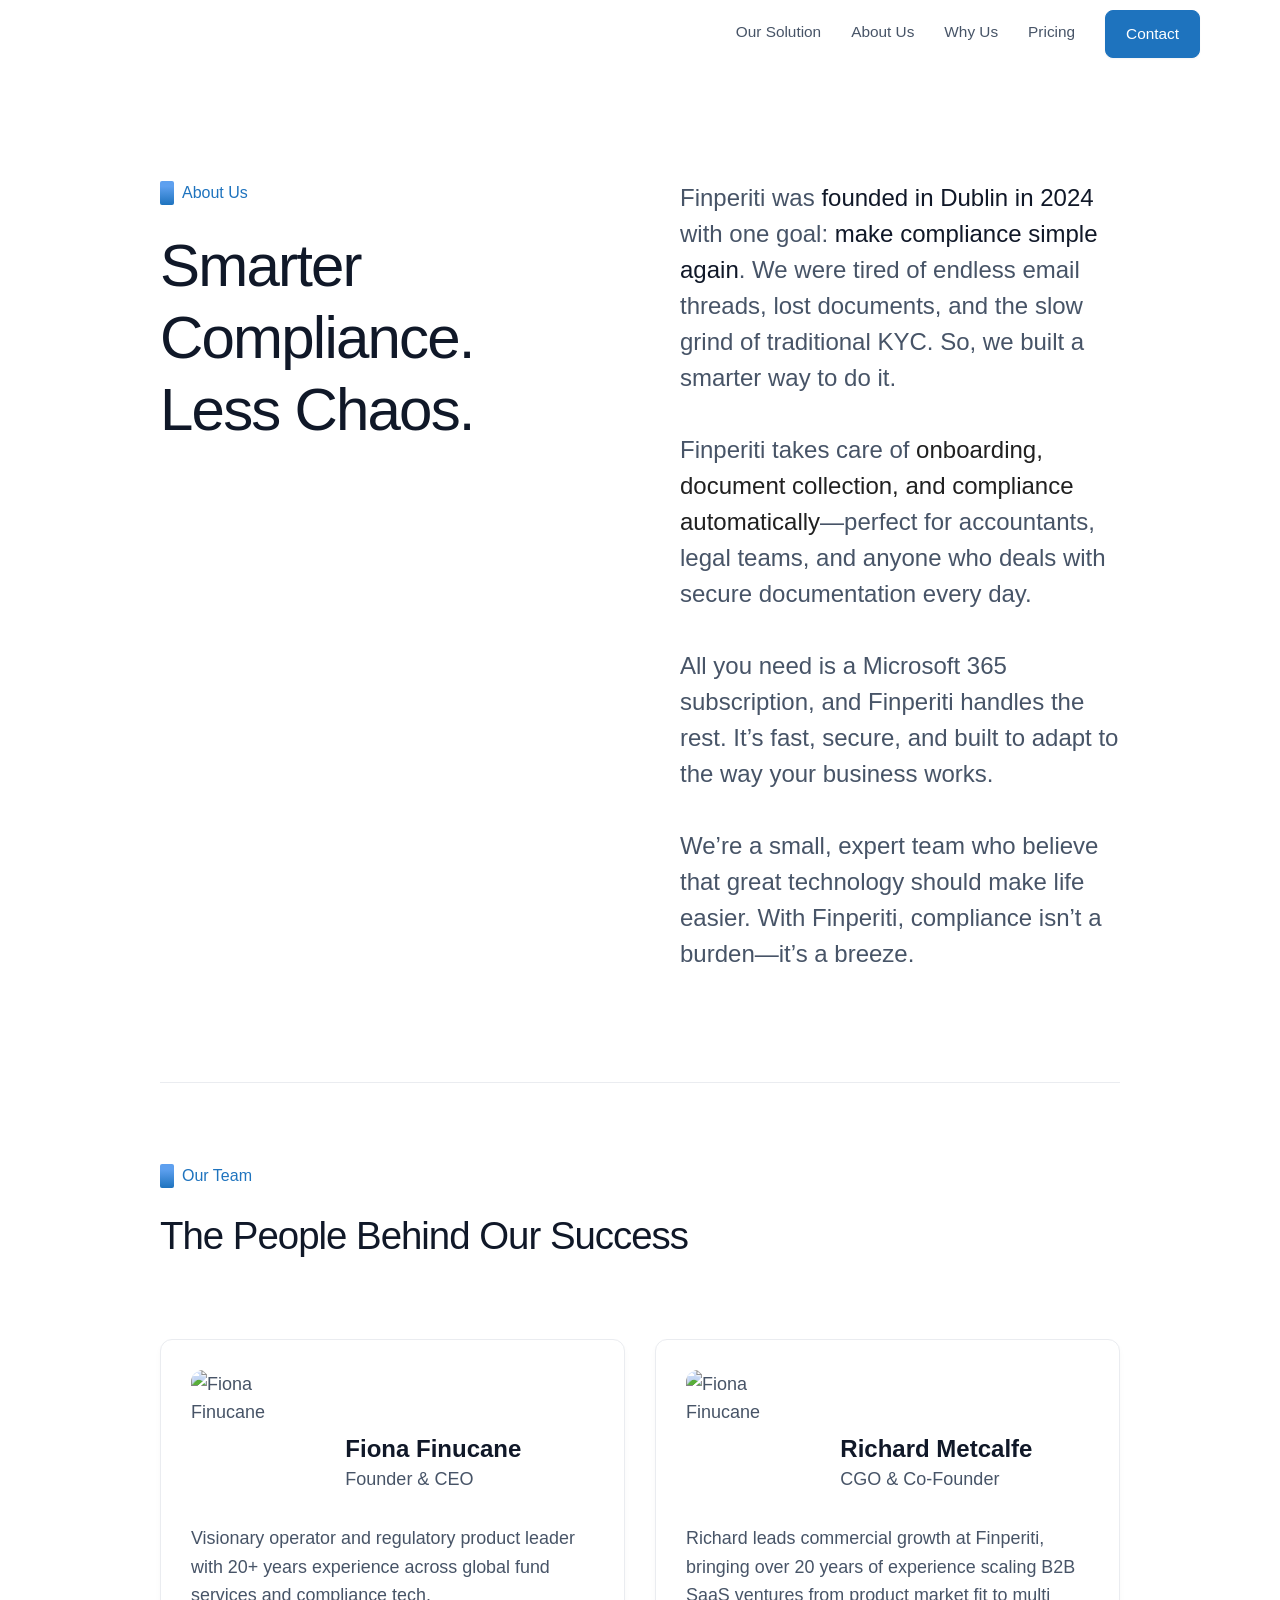
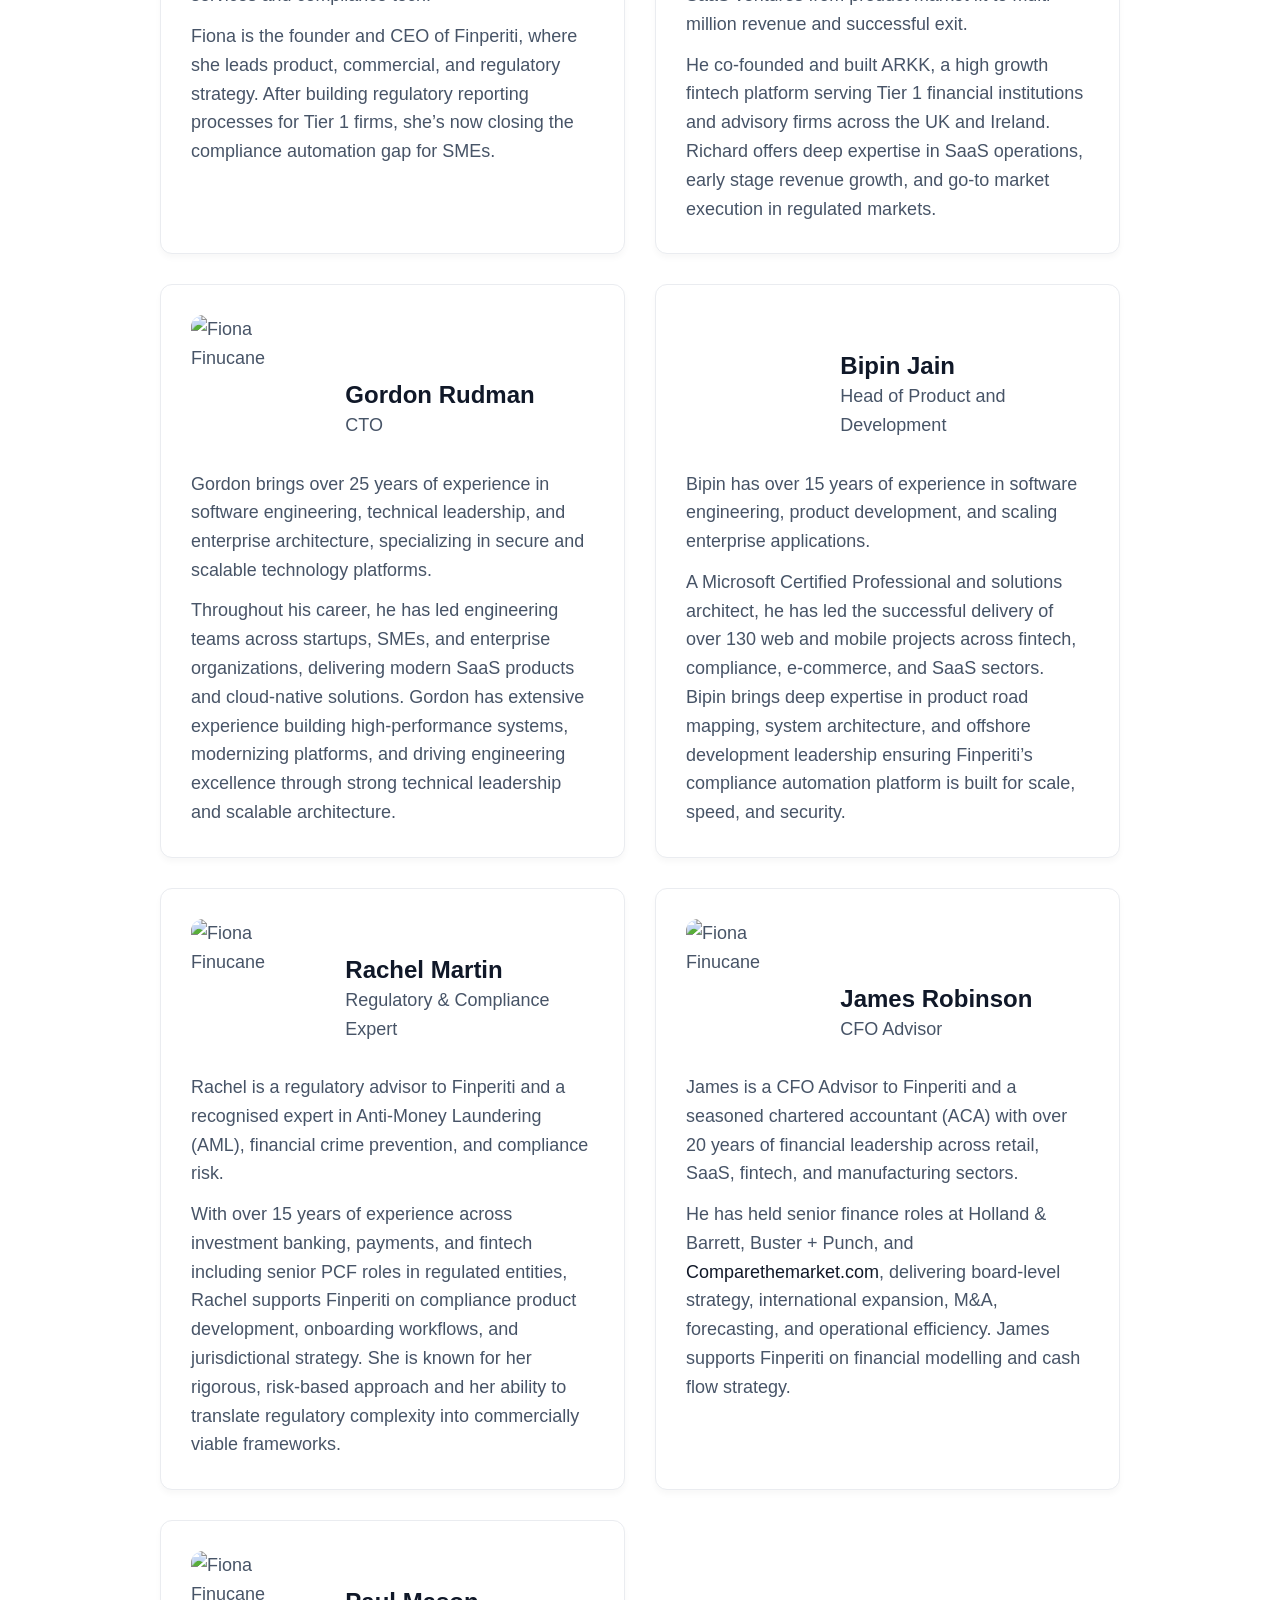
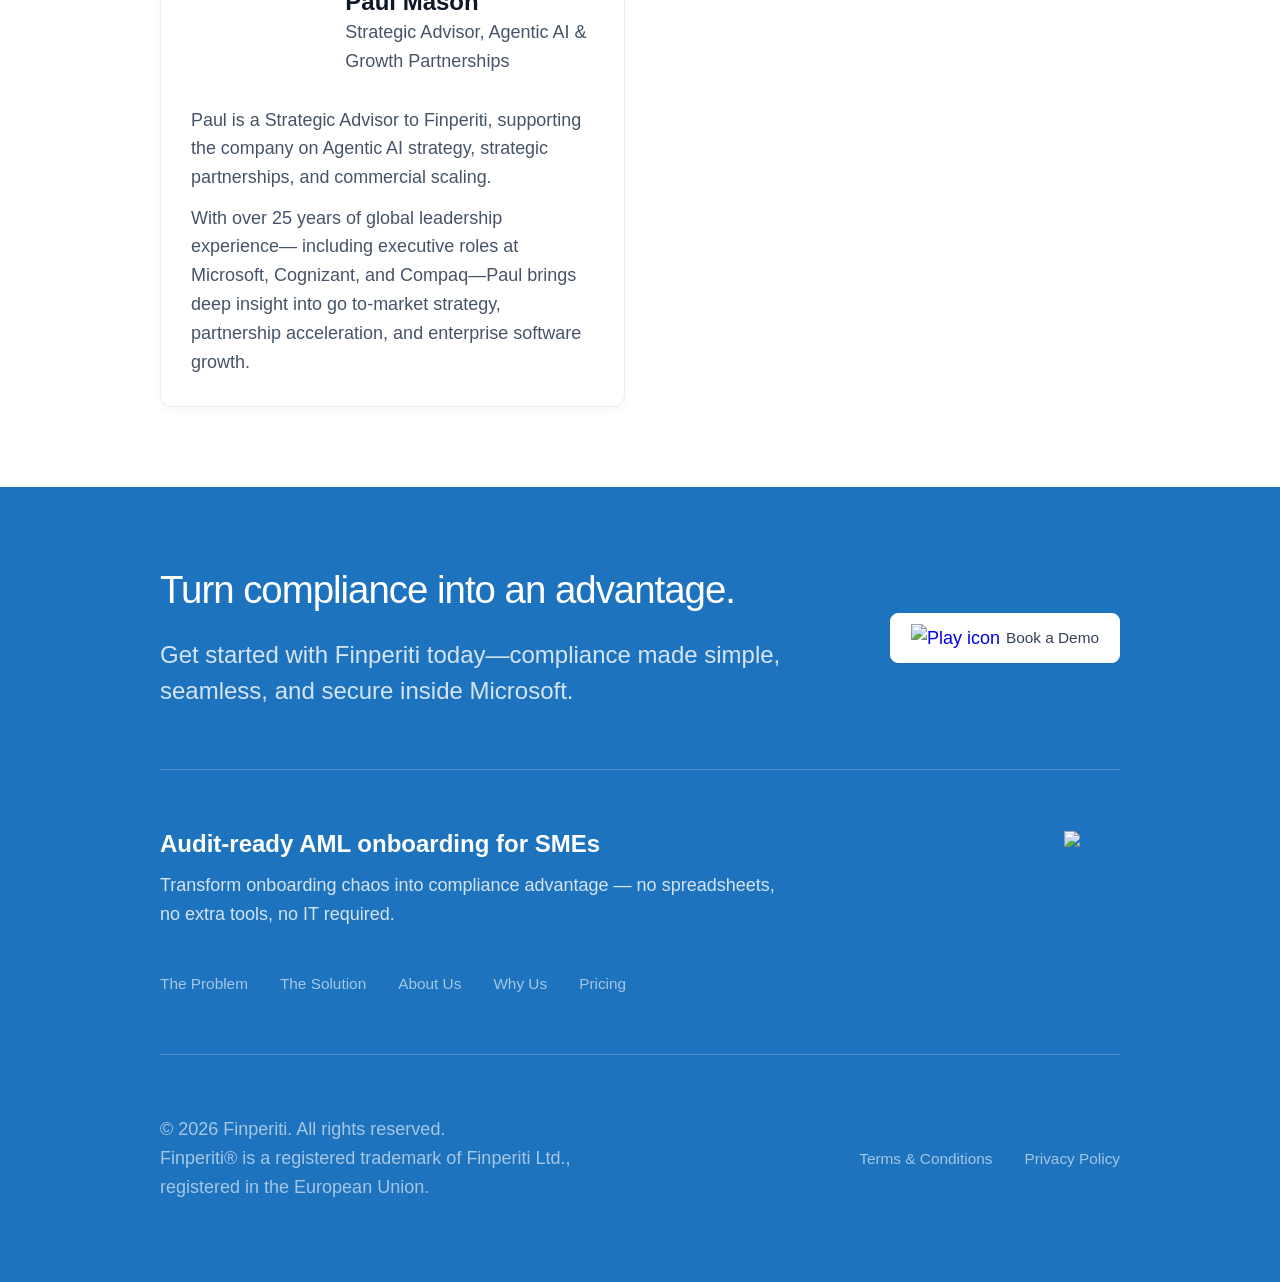
==== commit 505d7e1a: "fix: fixed  the formatting of files" ====
--- a/about-us.html
+++ b/about-us.html
@@ -1,111 +1,670 @@
-<!DOCTYPE html><!-- Last Published: Wed Jun 24 2026 11:46:40 GMT+0000 (Coordinated Universal Time) --><html data-wf-domain="www.finperiti.com" data-wf-page="690b137f839955457661a6c4" data-wf-site="68925096e94c24b12ac568fe"><head><meta charset="utf-8"/><link href="https://cdn.prod.website-files.com" rel="preconnect" crossorigin="anonymous"/><title>About Finperiti | Secure Account &amp; Compliance Solutions</title><meta content="Learn about Finperiti, our mission to simplify account management, customer onboarding, risk analysis, and compliance for modern organizations." name="description"/><meta content="About Finperiti | Secure Account &amp; Compliance Solutions" property="og:title"/><meta content="Learn about Finperiti, our mission to simplify account management, customer onboarding, risk analysis, and compliance for modern organizations." property="og:description"/><meta content="About Finperiti | Secure Account &amp; Compliance Solutions" name="twitter:title"/><meta content="Learn about Finperiti, our mission to simplify account management, customer onboarding, risk analysis, and compliance for modern organizations." name="twitter:description"/><meta property="og:type" content="website"/><meta content="summary_large_image" name="twitter:card"/><meta content="width=device-width, initial-scale=1" name="viewport"/><link href="css/finperiti.css" rel="stylesheet" type="text/css"/><script type="text/javascript">!function(o,c){var n=c.documentElement,t=" w-mod-";n.className+=t+"js",("ontouchstart"in o||o.DocumentTouch&&c instanceof DocumentTouch)&&(n.className+=t+"touch")}(window,document);</script><link href="https://cdn.prod.website-files.com/68925096e94c24b12ac568fe/68bfe7c49f79a56016db8a08_Finperiti%2032.png" rel="shortcut icon" type="image/x-icon"/><link href="https://cdn.prod.website-files.com/68925096e94c24b12ac568fe/68bfe7c75cebb5ac32f05ddf_Finperiti%20256.png" rel="apple-touch-icon"/><script type="application/ld+json">
-{
-  "@context": "https://schema.org",
-  "@type": "AboutPage",
-  "name": "About Finperiti | Secure Account & Compliance Solutions",
-  "url": "/about-us",
-  "description": "Learn about Finperiti, our mission to simplify account management, customer onboarding, risk analysis, and compliance for modern organizations.",
-  "about": {
-    "@type": "Organization",
-    "@id": "https://schema.org/Organization/Finperiti",
-    "name": "Finperiti",
-    "description": "Finperiti simplifies compliance, onboarding, document collection, and compliance automation for modern organizations.",
-    "foundingDate": "2024-01-01",
-    "foundingLocation": {
-      "@type": "Place",
-      "address": {
-        "@type": "PostalAddress",
-        "addressLocality": "Dublin",
-        "addressCountry": "IE"
-      }
-    },
-    "slogan": "Smarter Compliance. Less Chaos.",
-    "logo": {
-      "@type": "ImageObject",
-      "url": "https://cdn.prod.website-files.com/68925096e94c24b12ac568fe/69a531b487a6bb24fbb70899_Finperiti_Logo_TM.svg"
-    },
-    "member": [
+<!doctype html>
+<!-- Last Published: Wed Jun 24 2026 11:46:40 GMT+0000 (Coordinated Universal Time) -->
+<html
+  data-wf-domain="www.finperiti.com"
+  data-wf-page="690b137f839955457661a6c4"
+  data-wf-site="68925096e94c24b12ac568fe"
+>
+  <head>
+    <meta charset="utf-8" />
+    <link
+      href="https://cdn.prod.website-files.com"
+      rel="preconnect"
+      crossorigin="anonymous"
+    />
+    <title>About Finperiti | Secure Account &amp; Compliance Solutions</title>
+    <meta
+      content="Learn about Finperiti, our mission to simplify account management, customer onboarding, risk analysis, and compliance for modern organizations."
+      name="description"
+    />
+    <meta
+      content="About Finperiti | Secure Account &amp; Compliance Solutions"
+      property="og:title"
+    />
+    <meta
+      content="Learn about Finperiti, our mission to simplify account management, customer onboarding, risk analysis, and compliance for modern organizations."
+      property="og:description"
+    />
+    <meta
+      content="About Finperiti | Secure Account &amp; Compliance Solutions"
+      name="twitter:title"
+    />
+    <meta
+      content="Learn about Finperiti, our mission to simplify account management, customer onboarding, risk analysis, and compliance for modern organizations."
+      name="twitter:description"
+    />
+    <meta property="og:type" content="website" />
+    <meta content="summary_large_image" name="twitter:card" />
+    <meta content="width=device-width, initial-scale=1" name="viewport" />
+    <link href="css/finperiti.css" rel="stylesheet" type="text/css" />
+    <script type="text/javascript">
+      !(function (o, c) {
+        var n = c.documentElement,
+          t = " w-mod-";
+        ((n.className += t + "js"),
+          ("ontouchstart" in o ||
+            (o.DocumentTouch && c instanceof DocumentTouch)) &&
+            (n.className += t + "touch"));
+      })(window, document);
+    </script>
+    <link
+      href="https://cdn.prod.website-files.com/68925096e94c24b12ac568fe/68bfe7c49f79a56016db8a08_Finperiti%2032.png"
+      rel="shortcut icon"
+      type="image/x-icon"
+    />
+    <link
+      href="https://cdn.prod.website-files.com/68925096e94c24b12ac568fe/68bfe7c75cebb5ac32f05ddf_Finperiti%20256.png"
+      rel="apple-touch-icon"
+    />
+    <script type="application/ld+json">
       {
-        "@type": "Person",
-        "name": "Fiona Finucane",
-        "jobTitle": "Founder & CEO",
-        "image": {
-          "@type": "ImageObject",
-          "url": "https://cdn.prod.website-files.com/68925096e94c24b12ac568fe/690207ac909801b0f97e288c_Fiona.jpg"
-        }
-      },
-      {
-        "@type": "Person",
-        "name": "Richard Metcalfe",
-        "jobTitle": "CGO & Co-Founder",
-        "image": {
-          "@type": "ImageObject",
-          "url": "https://cdn.prod.website-files.com/68925096e94c24b12ac568fe/690204afa3fc140dd07d3faa_RM1.png"
-        }
-      },
-      {
-        "@type": "Person",
-        "name": "Bipin Jain",
-        "jobTitle": "CTO & Co-Founder",
-        "image": {
-          "@type": "ImageObject",
-          "url": "https://cdn.prod.website-files.com/68925096e94c24b12ac568fe/690204640b22be058a9a0456_Bipin_jain.png"
-        }
-      },
-      {
-        "@type": "Person",
-        "name": "Rachel Martin",
-        "jobTitle": "Regulatory & Compliance Expert",
-        "image": {
-          "@type": "ImageObject",
-          "url": "https://cdn.prod.website-files.com/68925096e94c24b12ac568fe/6901f90483f7531cc6aed0eb_Rachel.jpg"
-        }
-      },
-      {
-        "@type": "Person",
-        "name": "James Robinson",
-        "jobTitle": "CFO Advisor",
-        "image": {
-          "@type": "ImageObject",
-          "url": "https://cdn.prod.website-files.com/68925096e94c24b12ac568fe/6901f903ba0573e2c2f4e832_James.jpg"
-        }
-      },
-      {
-        "@type": "Person",
-        "name": "Paul Mason",
-        "jobTitle": "Strategic Advisor, Agentic AI & Growth Partnerships",
-        "image": {
-          "@type": "ImageObject",
-          "url": "https://cdn.prod.website-files.com/68925096e94c24b12ac568fe/6901f9049520d96cc57cc6dd_Paul.jpg"
+        "@context": "https://schema.org",
+        "@type": "AboutPage",
+        "name": "About Finperiti | Secure Account & Compliance Solutions",
+        "url": "/about-us",
+        "description": "Learn about Finperiti, our mission to simplify account management, customer onboarding, risk analysis, and compliance for modern organizations.",
+        "about": {
+          "@type": "Organization",
+          "@id": "https://schema.org/Organization/Finperiti",
+          "name": "Finperiti",
+          "description": "Finperiti simplifies compliance, onboarding, document collection, and compliance automation for modern organizations.",
+          "foundingDate": "2024-01-01",
+          "foundingLocation": {
+            "@type": "Place",
+            "address": {
+              "@type": "PostalAddress",
+              "addressLocality": "Dublin",
+              "addressCountry": "IE"
+            }
+          },
+          "slogan": "Smarter Compliance. Less Chaos.",
+          "logo": {
+            "@type": "ImageObject",
+            "url": "https://cdn.prod.website-files.com/68925096e94c24b12ac568fe/69a531b487a6bb24fbb70899_Finperiti_Logo_TM.svg"
+          },
+          "member": [
+            {
+              "@type": "Person",
+              "name": "Fiona Finucane",
+              "jobTitle": "Founder & CEO",
+              "image": {
+                "@type": "ImageObject",
+                "url": "https://cdn.prod.website-files.com/68925096e94c24b12ac568fe/690207ac909801b0f97e288c_Fiona.jpg"
+              }
+            },
+            {
+              "@type": "Person",
+              "name": "Richard Metcalfe",
+              "jobTitle": "CGO & Co-Founder",
+              "image": {
+                "@type": "ImageObject",
+                "url": "https://cdn.prod.website-files.com/68925096e94c24b12ac568fe/690204afa3fc140dd07d3faa_RM1.png"
+              }
+            },
+            {
+              "@type": "Person",
+              "name": "Bipin Jain",
+              "jobTitle": "CTO & Co-Founder",
+              "image": {
+                "@type": "ImageObject",
+                "url": "https://cdn.prod.website-files.com/68925096e94c24b12ac568fe/690204640b22be058a9a0456_Bipin_jain.png"
+              }
+            },
+            {
+              "@type": "Person",
+              "name": "Rachel Martin",
+              "jobTitle": "Regulatory & Compliance Expert",
+              "image": {
+                "@type": "ImageObject",
+                "url": "https://cdn.prod.website-files.com/68925096e94c24b12ac568fe/6901f90483f7531cc6aed0eb_Rachel.jpg"
+              }
+            },
+            {
+              "@type": "Person",
+              "name": "James Robinson",
+              "jobTitle": "CFO Advisor",
+              "image": {
+                "@type": "ImageObject",
+                "url": "https://cdn.prod.website-files.com/68925096e94c24b12ac568fe/6901f903ba0573e2c2f4e832_James.jpg"
+              }
+            },
+            {
+              "@type": "Person",
+              "name": "Paul Mason",
+              "jobTitle": "Strategic Advisor, Agentic AI & Growth Partnerships",
+              "image": {
+                "@type": "ImageObject",
+                "url": "https://cdn.prod.website-files.com/68925096e94c24b12ac568fe/6901f9049520d96cc57cc6dd_Paul.jpg"
+              }
+            }
+          ]
         }
       }
-    ]
-  }
-}
-</script><link rel="preload" href="https://cdn.prod.website-files.com/68925096e94c24b12ac568fe/69983673e1e6adf624e60150_InterVariable.woff2" as="font" type="font/woff2" crossorigin="">
-<link rel="preload" href="https://cdn.prod.website-files.com/68925096e94c24b12ac568fe/68c926c68cf0554bdb44a7ea_Poppins-Medium.ttf" as="font" type="font/ttf" crossorigin="">
-<style>
-/* For WebKit browsers (Safari, Chrome on macOS) */
-body {
-    -webkit-font-smoothing: antialiased; /* Makes text thinner and crisper */
-    -moz-osx-font-smoothing: grayscale; /* For Firefox on macOS */
-  }
+    </script>
+    <link
+      rel="preload"
+      href="https://cdn.prod.website-files.com/68925096e94c24b12ac568fe/69983673e1e6adf624e60150_InterVariable.woff2"
+      as="font"
+      type="font/woff2"
+      crossorigin=""
+    />
+    <link
+      rel="preload"
+      href="https://cdn.prod.website-files.com/68925096e94c24b12ac568fe/68c926c68cf0554bdb44a7ea_Poppins-Medium.ttf"
+      as="font"
+      type="font/ttf"
+      crossorigin=""
+    />
+    <style>
+      /* For WebKit browsers (Safari, Chrome on macOS) */
+      body {
+        -webkit-font-smoothing: antialiased; /* Makes text thinner and crisper */
+        -moz-osx-font-smoothing: grayscale; /* For Firefox on macOS */
+      }
 
-  /* Optional: Slightly heavier text */
-  body {
-    -webkit-font-smoothing: subpixel-antialiased;
-  }
-  .main,
-  section {
-    overflow: visible !important;
-  }
-  section,
-  #fiona,
-  #bipin,
-  #richard,
-  #james,
-  #paul,
-  #rachel {
-    scroll-margin-top: 110px;
-  }
-</style></head><body><main class="main"><div class="navbar"><div data-animation="default" data-collapse="medium" data-duration="400" data-easing="ease" data-easing2="ease" role="banner" class="nav-container w-nav"><div class="navbar-wrapper"><a href="index.html" class="navbar-brand w-nav-brand"><div class="nav-logo-wrapper"><img loading="lazy" src="https://cdn.prod.website-files.com/68925096e94c24b12ac568fe/69a531b487a6bb24fbb70899_Finperiti_Logo_TM.svg" alt=""/></div></a><nav role="navigation" class="nav-menu-wrapper w-nav-menu"><ul role="list" class="nav-menu-two w-list-unstyled"><li><a href="index.html#the-solution" class="nav-link w-inline-block"><p class="nav-text">Our Solution</p></a></li><li><a href="about-us.html" aria-current="page" class="nav-link w-inline-block w--current"><p class="nav-text">About Us</p></a></li><li><a href="index.html#advantages" class="nav-link w-inline-block"><p class="nav-text">Why Us</p></a></li><li><a href="pricing.html" class="nav-link w-inline-block"><p class="nav-text">Pricing</p></a></li><li class="mobile-margin-top-10"><a href="contact.html" class="primary-button w-button">Contact</a></li></ul></nav><div class="menu-button w-nav-button"><div class="w-icon-nav-menu"></div></div></div></div></div><section class="section hero about"><div class="container"><div class="about-content"><div class="about-section-head"><div data-figma-id="97:395" class="section-eyebrow"><div class="eyebrow-box-light"></div><p class="eyebrow-heading blue">About Us</p></div><h1 class="heading-about mb-0">Smarter Compliance. Less Chaos.</h1></div><div><p class="supporting-text">Finperiti was <span class="solid-dark">founded in Dublin in 2024</span> with one goal: <span class="solid-dark">make compliance simple again</span>. We were tired of endless email threads, lost documents, and the slow grind of traditional KYC. So, we built a smarter way to do it.<br/>‍<br/>Finperiti takes care of <span class="black">onboarding, document collection, and compliance automatically</span>—perfect for accountants, legal teams, and anyone who deals with secure documentation every day.<br/>‍<br/>All you need is a Microsoft 365 subscription, and Finperiti handles the rest. It’s fast, secure, and built to adapt to the way your business works.<br/>‍<br/>We’re a small, expert team who believe that great technology should make life easier. With Finperiti, compliance isn’t a burden—it’s a breeze.</p><div class="logo"><img src="https://cdn.prod.website-files.com/68925096e94c24b12ac568fe/69a531b487a6bb24fbb70899_Finperiti_Logo_TM.svg" loading="lazy" alt="" class="image-logo"/></div></div></div></div></section><section id="team" class="section"><div data-figma-id="6:476" class="container"><div class="content"><div data-figma-id="6:477" class="section-head"><div class="section-eyebrow"><div data-figma-id="97:390" data-figma-image-id="68b17ac2548cad2901e61d48" data-figma-image-hash="6643fb0c90c4e62a82c2db8253ad8ee3" class="eyebrow-box-light"></div><p class="eyebrow-heading blue">Our Team</p></div><h2 class="section-heading dark">The People Behind Our Success</h2></div><div data-figma-id="6:484" class="profile-card-wrapper"><div id="fiona" class="profile-card"><div class="identity-wrapper large-card"><div class="profile-avatar"><img src="https://cdn.prod.website-files.com/68925096e94c24b12ac568fe/690207ac909801b0f97e288c_Fiona.jpg" loading="lazy" sizes="(max-width: 2828px) 100vw, 2828px" srcset="https://cdn.prod.website-files.com/68925096e94c24b12ac568fe/690207ac909801b0f97e288c_Fiona-p-500.jpg 500w, https://cdn.prod.website-files.com/68925096e94c24b12ac568fe/690207ac909801b0f97e288c_Fiona-p-800.jpg 800w, https://cdn.prod.website-files.com/68925096e94c24b12ac568fe/690207ac909801b0f97e288c_Fiona-p-1080.jpg 1080w, https://cdn.prod.website-files.com/68925096e94c24b12ac568fe/690207ac909801b0f97e288c_Fiona-p-1600.jpg 1600w, https://cdn.prod.website-files.com/68925096e94c24b12ac568fe/690207ac909801b0f97e288c_Fiona-p-2000.jpg 2000w, https://cdn.prod.website-files.com/68925096e94c24b12ac568fe/690207ac909801b0f97e288c_Fiona-p-2600.jpg 2600w, https://cdn.prod.website-files.com/68925096e94c24b12ac568fe/690207ac909801b0f97e288c_Fiona.jpg 2828w" alt="Fiona Finucane" class="avatar-image"/></div><div data-figma-id="6:542" class="team-name-wrapper"><p class="supporting-text card-head">Fiona Finucane</p><p class="body-text">Founder &amp; CEO</p></div></div><div data-figma-id="6:542" class="text-and-supporting-text"><p class="supporting-text small">Visionary operator and regulatory product leader with 20+ years experience across global fund services and compliance tech.<br/></p><p class="body-text">Fiona is the founder and CEO of Finperiti, where she leads product, commercial, and regulatory strategy. After building regulatory reporting processes for Tier 1 firms, she’s now closing the compliance automation gap for SMEs.<br/></p></div></div><div id="richard" class="profile-card w-node-dd16628f-2c80-bdd6-20d9-cdb9adbbb9b0-7661a6c4"><div class="identity-wrapper large-card"><div class="profile-avatar"><img src="https://cdn.prod.website-files.com/68925096e94c24b12ac568fe/690204afa3fc140dd07d3faa_RM1.png" loading="lazy" sizes="(max-width: 800px) 100vw, 800px" srcset="https://cdn.prod.website-files.com/68925096e94c24b12ac568fe/690204afa3fc140dd07d3faa_RM1-p-500.png 500w, https://cdn.prod.website-files.com/68925096e94c24b12ac568fe/690204afa3fc140dd07d3faa_RM1.png 800w" alt="Fiona Finucane" class="avatar-image"/></div><div data-figma-id="6:542" class="team-name-wrapper"><p class="supporting-text card-head">Richard Metcalfe</p><p class="body-text">CGO &amp; Co-Founder</p></div></div><div data-figma-id="6:542" class="text-and-supporting-text"><p class="supporting-text small">Richard leads commercial growth at Finperiti, bringing over 20 years of experience scaling B2B SaaS ventures from product market fit to multi million revenue and successful exit.<br/></p><p class="body-text">He co-founded and built ARKK, a high growth fintech platform serving Tier 1 financial institutions and advisory firms across the UK and Ireland. Richard offers deep expertise in SaaS operations, early stage revenue growth, and go-to market execution in regulated markets.<br/></p></div></div><div id="gordon" class="profile-card w-node-d6f7ac5e-ed46-a528-e075-bb75866e353c-7661a6c4"><div class="identity-wrapper large-card"><div class="profile-avatar"><img src="https://cdn.prod.website-files.com/68925096e94c24b12ac568fe/6a3a2977e399c65e724bc044_Gordon.jpg" loading="lazy" sizes="(max-width: 800px) 100vw, 800px" srcset="https://cdn.prod.website-files.com/68925096e94c24b12ac568fe/6a3a2977e399c65e724bc044_Gordon-p-500.jpg 500w, https://cdn.prod.website-files.com/68925096e94c24b12ac568fe/6a3a2977e399c65e724bc044_Gordon.jpg 800w" alt="Fiona Finucane" class="avatar-image"/></div><div data-figma-id="6:542" class="team-name-wrapper"><p class="supporting-text card-head"><strong>Gordon Rudman</strong></p><p class="body-text">CTO</p></div></div><div data-figma-id="6:542" class="text-and-supporting-text"><p class="supporting-text small">Gordon brings over 25 years of experience in software engineering, technical leadership, and enterprise architecture, specializing in secure and scalable technology platforms.<br/></p><p class="body-text">Throughout his career, he has led engineering teams across startups, SMEs, and enterprise organizations, delivering modern SaaS products and cloud-native solutions. Gordon has extensive experience building high-performance systems, modernizing platforms, and driving engineering excellence through strong technical leadership and scalable architecture.<br/></p></div></div><div id="bipin" class="profile-card w-node-_975fbd49-e055-4d22-a6ff-1892b59ef68a-7661a6c4"><div class="identity-wrapper large-card"><div class="profile-avatar"><img src="https://cdn.prod.website-files.com/68925096e94c24b12ac568fe/690204640b22be058a9a0456_Bipin_jain.png" loading="lazy" sizes="(max-width: 1964px) 100vw, 1964px" srcset="https://cdn.prod.website-files.com/68925096e94c24b12ac568fe/690204640b22be058a9a0456_Bipin_jain-p-500.png 500w, https://cdn.prod.website-files.com/68925096e94c24b12ac568fe/690204640b22be058a9a0456_Bipin_jain-p-800.png 800w, https://cdn.prod.website-files.com/68925096e94c24b12ac568fe/690204640b22be058a9a0456_Bipin_jain-p-1080.png 1080w, https://cdn.prod.website-files.com/68925096e94c24b12ac568fe/690204640b22be058a9a0456_Bipin_jain-p-1600.png 1600w, https://cdn.prod.website-files.com/68925096e94c24b12ac568fe/690204640b22be058a9a0456_Bipin_jain.png 1964w" alt="Fiona Finucane" class="avatar-image"/></div><div data-figma-id="6:542" class="team-name-wrapper"><p class="supporting-text card-head">Bipin Jain</p><p class="body-text">Head of Product and Development</p></div></div><div data-figma-id="6:542" class="text-and-supporting-text"><p class="supporting-text small">Bipin has over 15 years of experience in software engineering, product development, and scaling enterprise applications.<br/></p><p class="body-text">A Microsoft Certified Professional and solutions architect, he has led the successful delivery of over 130 web and mobile projects across fintech, compliance, e-commerce, and SaaS sectors. <br/>Bipin brings deep expertise in product road mapping, system architecture, and offshore development leadership ensuring Finperiti’s compliance automation platform is built for scale, speed, and security.<br/></p></div></div><div id="rachel" class="profile-card w-node-fd324074-e311-3aff-80b2-07a2bfe46a63-7661a6c4"><div class="identity-wrapper large-card"><div class="profile-avatar"><img src="https://cdn.prod.website-files.com/68925096e94c24b12ac568fe/6901f90483f7531cc6aed0eb_Rachel.jpg" loading="lazy" alt="Fiona Finucane" class="avatar-image"/></div><div data-figma-id="6:542" class="team-name-wrapper"><p class="supporting-text card-head">Rachel Martin</p><p class="body-text">Regulatory &amp; Compliance Expert</p></div></div><div data-figma-id="6:542" class="text-and-supporting-text"><p class="supporting-text small">Rachel is a regulatory advisor to Finperiti and a recognised expert in Anti-Money Laundering (AML), financial crime prevention, and compliance risk.<br/></p><p class="body-text">With over 15 years of experience across investment banking, payments, and fintech including senior PCF roles in regulated entities, Rachel supports Finperiti on compliance product development, onboarding workflows, and jurisdictional strategy. She is known for her rigorous, risk-based approach and her ability to translate regulatory complexity into commercially viable frameworks.<br/></p></div></div><div id="james" class="profile-card w-node-_49e76bdc-403a-36fb-d0fa-01aabeaa9ad1-7661a6c4"><div class="identity-wrapper large-card"><div class="profile-avatar"><img src="https://cdn.prod.website-files.com/68925096e94c24b12ac568fe/6901f903ba0573e2c2f4e832_James.jpg" loading="lazy" alt="Fiona Finucane" class="avatar-image"/></div><div data-figma-id="6:542" class="team-name-wrapper"><p class="supporting-text card-head">James Robinson</p><p class="body-text">CFO Advisor</p></div></div><div data-figma-id="6:542" class="text-and-supporting-text"><p class="supporting-text small">James is a CFO Advisor to Finperiti and a seasoned chartered accountant (ACA) with over 20 years of financial leadership across retail, SaaS, fintech, and manufacturing sectors.<br/></p><p class="body-text">He has held senior finance roles at Holland &amp; Barrett, Buster + Punch, and <a target="_blank" href="http://comparethemarket.com/" class="link"><span>Comparethemarket.com</span></a>, delivering board-level strategy, international expansion, M&amp;A, forecasting, and operational efficiency. James supports Finperiti on financial modelling and cash flow strategy.<br/></p></div></div><div id="paul" class="profile-card w-node-e6f435b0-e33d-8308-c376-dc4d0dc220b2-7661a6c4"><div class="identity-wrapper large-card"><div class="profile-avatar"><img src="https://cdn.prod.website-files.com/68925096e94c24b12ac568fe/6901f9049520d96cc57cc6dd_Paul.jpg" loading="lazy" alt="Fiona Finucane" class="avatar-image"/></div><div data-figma-id="6:542" class="team-name-wrapper"><p class="supporting-text card-head">Paul Mason</p><p class="body-text">Strategic Advisor, Agentic AI &amp; Growth Partnerships</p></div></div><div data-figma-id="6:542" class="text-and-supporting-text"><p class="supporting-text small">Paul is a Strategic Advisor to Finperiti, supporting the company on Agentic AI strategy, strategic partnerships, and commercial scaling.<br/></p><p class="body-text">With over 25 years of global leadership experience— including executive roles at Microsoft, Cognizant, and Compaq—Paul brings deep insight into go to-market strategy, partnership acceleration, and enterprise software growth.<br/></p></div></div></div></div></div></section><div class="footer"><div class="container-footer"><div class="footer-head"><div class="section-head"><h2 class="section-heading">Turn compliance into an advantage.</h2><p class="supporting-text light weight-regular">Get started with Finperiti today—compliance made simple, seamless, and secure inside Microsoft.</p></div><a href="contact.html" class="demo-button none w-inline-block"></a><a href="contact.html" class="secondary-button w-inline-block"><img src="https://cdn.prod.website-files.com/68925096e94c24b12ac568fe/68bec9dedfa467c125266d50_play-circle.svg" loading="lazy" alt="Play icon"/><div class="seondary-button-text">Book a Demo</div></a></div><div class="separator whilte"></div><div class="footer-content"><div class="section-head"><div class="text-and-supporting-text"><p class="supporting-text card-head white">Audit-ready AML onboarding for SMEs</p><p class="body-text white">Transform onboarding chaos into compliance advantage — no spreadsheets, no extra tools, no IT required.</p></div><div class="footer-link-wrapper"><a href="index.html#the-problem" class="nav-link footer-link w-inline-block"><p class="nav-text">The Problem</p></a><a href="index.html#the-solution" class="nav-link footer-link w-inline-block"><p class="nav-text">The Solution</p></a><a href="about-us.html" aria-current="page" class="nav-link footer-link w-inline-block w--current"><p class="nav-text">About Us</p></a><a href="index.html#advantages" class="nav-link footer-link w-inline-block"><p class="nav-text">Why Us</p></a><a href="pricing.html" class="nav-link footer-link w-inline-block"><p class="nav-text">Pricing</p></a></div></div><div class="footer-logo-wrapper"><img src="https://cdn.prod.website-files.com/68925096e94c24b12ac568fe/68ad7b3e417cae0f885aa400_21e688533bf5000311d2a0921fd1b1c8_Logo.svg" loading="lazy" alt="Logo"/></div></div><div class="separator whilte"></div><div class="footer-end"><div class="footer-text-wrapper"><p class="muted-text">© 2026 Finperiti. All rights reserved. <br/>Finperiti® is a registered trademark of Finperiti Ltd., registered in the European Union.</p></div><div class="footer-link-wrapper terms-conditions"><a href="terms-and-condition.html" class="nav-link footer-link w-inline-block"><p class="nav-text">Terms &amp; Conditions</p></a><a href="privacy-policy.html" class="nav-link footer-link w-inline-block"><p class="nav-text">Privacy Policy</p></a></div></div></div></div></main><script src="js/script.js"></script></body></html>+      /* Optional: Slightly heavier text */
+      body {
+        -webkit-font-smoothing: subpixel-antialiased;
+      }
+      .main,
+      section {
+        overflow: visible !important;
+      }
+      section,
+      #fiona,
+      #bipin,
+      #richard,
+      #james,
+      #paul,
+      #rachel {
+        scroll-margin-top: 110px;
+      }
+    </style>
+  </head>
+  <body>
+    <main class="main">
+      <div class="navbar">
+        <div
+          data-animation="default"
+          data-collapse="medium"
+          data-duration="400"
+          data-easing="ease"
+          data-easing2="ease"
+          role="banner"
+          class="nav-container w-nav"
+        >
+          <div class="navbar-wrapper">
+            <a href="/" class="navbar-brand w-nav-brand"
+              ><div class="nav-logo-wrapper">
+                <img
+                  loading="lazy"
+                  src="https://cdn.prod.website-files.com/68925096e94c24b12ac568fe/69a531b487a6bb24fbb70899_Finperiti_Logo_TM.svg"
+                  alt=""
+                /></div
+            ></a>
+            <nav role="navigation" class="nav-menu-wrapper w-nav-menu">
+              <ul role="list" class="nav-menu-two w-list-unstyled">
+                <li>
+                  <a href="/#the-solution" class="nav-link w-inline-block"
+                    ><p class="nav-text">Our Solution</p></a
+                  >
+                </li>
+                <li>
+                  <a
+                    href="/about-us"
+                    aria-current="page"
+                    class="nav-link w-inline-block w--current"
+                    ><p class="nav-text">About Us</p></a
+                  >
+                </li>
+                <li>
+                  <a href="/#advantages" class="nav-link w-inline-block"
+                    ><p class="nav-text">Why Us</p></a
+                  >
+                </li>
+                <li>
+                  <a href="/pricing" class="nav-link w-inline-block"
+                    ><p class="nav-text">Pricing</p></a
+                  >
+                </li>
+                <li class="mobile-margin-top-10">
+                  <a href="/contact" class="primary-button w-button">Contact</a>
+                </li>
+              </ul>
+            </nav>
+            <div class="menu-button w-nav-button">
+              <div class="w-icon-nav-menu"></div>
+            </div>
+          </div>
+        </div>
+      </div>
+      <section class="section hero about">
+        <div class="container">
+          <div class="about-content">
+            <div class="about-section-head">
+              <div data-figma-id="97:395" class="section-eyebrow">
+                <div class="eyebrow-box-light"></div>
+                <p class="eyebrow-heading blue">About Us</p>
+              </div>
+              <h1 class="heading-about mb-0">
+                Smarter Compliance. Less Chaos.
+              </h1>
+            </div>
+            <div>
+              <p class="supporting-text">
+                Finperiti was
+                <span class="solid-dark">founded in Dublin in 2024</span> with
+                one goal:
+                <span class="solid-dark">make compliance simple again</span>. We
+                were tired of endless email threads, lost documents, and the
+                slow grind of traditional KYC. So, we built a smarter way to do
+                it.<br />‍<br />Finperiti takes care of
+                <span class="black"
+                  >onboarding, document collection, and compliance
+                  automatically</span
+                >—perfect for accountants, legal teams, and anyone who deals
+                with secure documentation every day.<br />‍<br />All you need is
+                a Microsoft 365 subscription, and Finperiti handles the rest.
+                It’s fast, secure, and built to adapt to the way your business
+                works.<br />‍<br />We’re a small, expert team who believe that
+                great technology should make life easier. With Finperiti,
+                compliance isn’t a burden—it’s a breeze.
+              </p>
+              <div class="logo">
+                <img
+                  src="https://cdn.prod.website-files.com/68925096e94c24b12ac568fe/69a531b487a6bb24fbb70899_Finperiti_Logo_TM.svg"
+                  loading="lazy"
+                  alt=""
+                  class="image-logo"
+                />
+              </div>
+            </div>
+          </div>
+        </div>
+      </section>
+      <section id="team" class="section">
+        <div data-figma-id="6:476" class="container">
+          <div class="content">
+            <div data-figma-id="6:477" class="section-head">
+              <div class="section-eyebrow">
+                <div
+                  data-figma-id="97:390"
+                  data-figma-image-id="68b17ac2548cad2901e61d48"
+                  data-figma-image-hash="6643fb0c90c4e62a82c2db8253ad8ee3"
+                  class="eyebrow-box-light"
+                ></div>
+                <p class="eyebrow-heading blue">Our Team</p>
+              </div>
+              <h2 class="section-heading dark">
+                The People Behind Our Success
+              </h2>
+            </div>
+            <div data-figma-id="6:484" class="profile-card-wrapper">
+              <div id="fiona" class="profile-card">
+                <div class="identity-wrapper large-card">
+                  <div class="profile-avatar">
+                    <img
+                      src="https://cdn.prod.website-files.com/68925096e94c24b12ac568fe/690207ac909801b0f97e288c_Fiona.jpg"
+                      loading="lazy"
+                      sizes="(max-width: 2828px) 100vw, 2828px"
+                      srcset="
+                        https://cdn.prod.website-files.com/68925096e94c24b12ac568fe/690207ac909801b0f97e288c_Fiona-p-500.jpg   500w,
+                        https://cdn.prod.website-files.com/68925096e94c24b12ac568fe/690207ac909801b0f97e288c_Fiona-p-800.jpg   800w,
+                        https://cdn.prod.website-files.com/68925096e94c24b12ac568fe/690207ac909801b0f97e288c_Fiona-p-1080.jpg 1080w,
+                        https://cdn.prod.website-files.com/68925096e94c24b12ac568fe/690207ac909801b0f97e288c_Fiona-p-1600.jpg 1600w,
+                        https://cdn.prod.website-files.com/68925096e94c24b12ac568fe/690207ac909801b0f97e288c_Fiona-p-2000.jpg 2000w,
+                        https://cdn.prod.website-files.com/68925096e94c24b12ac568fe/690207ac909801b0f97e288c_Fiona-p-2600.jpg 2600w,
+                        https://cdn.prod.website-files.com/68925096e94c24b12ac568fe/690207ac909801b0f97e288c_Fiona.jpg        2828w
+                      "
+                      alt="Fiona Finucane"
+                      class="avatar-image"
+                    />
+                  </div>
+                  <div data-figma-id="6:542" class="team-name-wrapper">
+                    <p class="supporting-text card-head">Fiona Finucane</p>
+                    <p class="body-text">Founder &amp; CEO</p>
+                  </div>
+                </div>
+                <div data-figma-id="6:542" class="text-and-supporting-text">
+                  <p class="supporting-text small">
+                    Visionary operator and regulatory product leader with 20+
+                    years experience across global fund services and compliance
+                    tech.<br />
+                  </p>
+                  <p class="body-text">
+                    Fiona is the founder and CEO of Finperiti, where she leads
+                    product, commercial, and regulatory strategy. After building
+                    regulatory reporting processes for Tier 1 firms, she’s now
+                    closing the compliance automation gap for SMEs.<br />
+                  </p>
+                </div>
+              </div>
+              <div
+                id="richard"
+                class="profile-card w-node-dd16628f-2c80-bdd6-20d9-cdb9adbbb9b0-7661a6c4"
+              >
+                <div class="identity-wrapper large-card">
+                  <div class="profile-avatar">
+                    <img
+                      src="https://cdn.prod.website-files.com/68925096e94c24b12ac568fe/690204afa3fc140dd07d3faa_RM1.png"
+                      loading="lazy"
+                      sizes="(max-width: 800px) 100vw, 800px"
+                      srcset="
+                        https://cdn.prod.website-files.com/68925096e94c24b12ac568fe/690204afa3fc140dd07d3faa_RM1-p-500.png 500w,
+                        https://cdn.prod.website-files.com/68925096e94c24b12ac568fe/690204afa3fc140dd07d3faa_RM1.png       800w
+                      "
+                      alt="Fiona Finucane"
+                      class="avatar-image"
+                    />
+                  </div>
+                  <div data-figma-id="6:542" class="team-name-wrapper">
+                    <p class="supporting-text card-head">Richard Metcalfe</p>
+                    <p class="body-text">CGO &amp; Co-Founder</p>
+                  </div>
+                </div>
+                <div data-figma-id="6:542" class="text-and-supporting-text">
+                  <p class="supporting-text small">
+                    Richard leads commercial growth at Finperiti, bringing over
+                    20 years of experience scaling B2B SaaS ventures from
+                    product market fit to multi million revenue and successful
+                    exit.<br />
+                  </p>
+                  <p class="body-text">
+                    He co-founded and built ARKK, a high growth fintech platform
+                    serving Tier 1 financial institutions and advisory firms
+                    across the UK and Ireland. Richard offers deep expertise in
+                    SaaS operations, early stage revenue growth, and go-to
+                    market execution in regulated markets.<br />
+                  </p>
+                </div>
+              </div>
+              <div
+                id="gordon"
+                class="profile-card w-node-d6f7ac5e-ed46-a528-e075-bb75866e353c-7661a6c4"
+              >
+                <div class="identity-wrapper large-card">
+                  <div class="profile-avatar">
+                    <img
+                      src="https://cdn.prod.website-files.com/68925096e94c24b12ac568fe/6a3a2977e399c65e724bc044_Gordon.jpg"
+                      loading="lazy"
+                      sizes="(max-width: 800px) 100vw, 800px"
+                      srcset="
+                        https://cdn.prod.website-files.com/68925096e94c24b12ac568fe/6a3a2977e399c65e724bc044_Gordon-p-500.jpg 500w,
+                        https://cdn.prod.website-files.com/68925096e94c24b12ac568fe/6a3a2977e399c65e724bc044_Gordon.jpg       800w
+                      "
+                      alt="Fiona Finucane"
+                      class="avatar-image"
+                    />
+                  </div>
+                  <div data-figma-id="6:542" class="team-name-wrapper">
+                    <p class="supporting-text card-head">
+                      <strong>Gordon Rudman</strong>
+                    </p>
+                    <p class="body-text">CTO</p>
+                  </div>
+                </div>
+                <div data-figma-id="6:542" class="text-and-supporting-text">
+                  <p class="supporting-text small">
+                    Gordon brings over 25 years of experience in software
+                    engineering, technical leadership, and enterprise
+                    architecture, specializing in secure and scalable technology
+                    platforms.<br />
+                  </p>
+                  <p class="body-text">
+                    Throughout his career, he has led engineering teams across
+                    startups, SMEs, and enterprise organizations, delivering
+                    modern SaaS products and cloud-native solutions. Gordon has
+                    extensive experience building high-performance systems,
+                    modernizing platforms, and driving engineering excellence
+                    through strong technical leadership and scalable
+                    architecture.<br />
+                  </p>
+                </div>
+              </div>
+              <div
+                id="bipin"
+                class="profile-card w-node-_975fbd49-e055-4d22-a6ff-1892b59ef68a-7661a6c4"
+              >
+                <div class="identity-wrapper large-card">
+                  <div class="profile-avatar">
+                    <img
+                      src="https://cdn.prod.website-files.com/68925096e94c24b12ac568fe/690204640b22be058a9a0456_Bipin_jain.png"
+                      loading="lazy"
+                      sizes="(max-width: 1964px) 100vw, 1964px"
+                      srcset="
+                        https://cdn.prod.website-files.com/68925096e94c24b12ac568fe/690204640b22be058a9a0456_Bipin_jain-p-500.png   500w,
+                        https://cdn.prod.website-files.com/68925096e94c24b12ac568fe/690204640b22be058a9a0456_Bipin_jain-p-800.png   800w,
+                        https://cdn.prod.website-files.com/68925096e94c24b12ac568fe/690204640b22be058a9a0456_Bipin_jain-p-1080.png 1080w,
+                        https://cdn.prod.website-files.com/68925096e94c24b12ac568fe/690204640b22be058a9a0456_Bipin_jain-p-1600.png 1600w,
+                        https://cdn.prod.website-files.com/68925096e94c24b12ac568fe/690204640b22be058a9a0456_Bipin_jain.png        1964w
+                      "
+                      alt="Fiona Finucane"
+                      class="avatar-image"
+                    />
+                  </div>
+                  <div data-figma-id="6:542" class="team-name-wrapper">
+                    <p class="supporting-text card-head">Bipin Jain</p>
+                    <p class="body-text">Head of Product and Development</p>
+                  </div>
+                </div>
+                <div data-figma-id="6:542" class="text-and-supporting-text">
+                  <p class="supporting-text small">
+                    Bipin has over 15 years of experience in software
+                    engineering, product development, and scaling enterprise
+                    applications.<br />
+                  </p>
+                  <p class="body-text">
+                    A Microsoft Certified Professional and solutions architect,
+                    he has led the successful delivery of over 130 web and
+                    mobile projects across fintech, compliance, e-commerce, and
+                    SaaS sectors. <br />Bipin brings deep expertise in product
+                    road mapping, system architecture, and offshore development
+                    leadership ensuring Finperiti’s compliance automation
+                    platform is built for scale, speed, and security.<br />
+                  </p>
+                </div>
+              </div>
+              <div
+                id="rachel"
+                class="profile-card w-node-fd324074-e311-3aff-80b2-07a2bfe46a63-7661a6c4"
+              >
+                <div class="identity-wrapper large-card">
+                  <div class="profile-avatar">
+                    <img
+                      src="https://cdn.prod.website-files.com/68925096e94c24b12ac568fe/6901f90483f7531cc6aed0eb_Rachel.jpg"
+                      loading="lazy"
+                      alt="Fiona Finucane"
+                      class="avatar-image"
+                    />
+                  </div>
+                  <div data-figma-id="6:542" class="team-name-wrapper">
+                    <p class="supporting-text card-head">Rachel Martin</p>
+                    <p class="body-text">Regulatory &amp; Compliance Expert</p>
+                  </div>
+                </div>
+                <div data-figma-id="6:542" class="text-and-supporting-text">
+                  <p class="supporting-text small">
+                    Rachel is a regulatory advisor to Finperiti and a recognised
+                    expert in Anti-Money Laundering (AML), financial crime
+                    prevention, and compliance risk.<br />
+                  </p>
+                  <p class="body-text">
+                    With over 15 years of experience across investment banking,
+                    payments, and fintech including senior PCF roles in
+                    regulated entities, Rachel supports Finperiti on compliance
+                    product development, onboarding workflows, and
+                    jurisdictional strategy. She is known for her rigorous,
+                    risk-based approach and her ability to translate regulatory
+                    complexity into commercially viable frameworks.<br />
+                  </p>
+                </div>
+              </div>
+              <div
+                id="james"
+                class="profile-card w-node-_49e76bdc-403a-36fb-d0fa-01aabeaa9ad1-7661a6c4"
+              >
+                <div class="identity-wrapper large-card">
+                  <div class="profile-avatar">
+                    <img
+                      src="https://cdn.prod.website-files.com/68925096e94c24b12ac568fe/6901f903ba0573e2c2f4e832_James.jpg"
+                      loading="lazy"
+                      alt="Fiona Finucane"
+                      class="avatar-image"
+                    />
+                  </div>
+                  <div data-figma-id="6:542" class="team-name-wrapper">
+                    <p class="supporting-text card-head">James Robinson</p>
+                    <p class="body-text">CFO Advisor</p>
+                  </div>
+                </div>
+                <div data-figma-id="6:542" class="text-and-supporting-text">
+                  <p class="supporting-text small">
+                    James is a CFO Advisor to Finperiti and a seasoned chartered
+                    accountant (ACA) with over 20 years of financial leadership
+                    across retail, SaaS, fintech, and manufacturing sectors.<br />
+                  </p>
+                  <p class="body-text">
+                    He has held senior finance roles at Holland &amp; Barrett,
+                    Buster + Punch, and
+                    <a
+                      target="_blank"
+                      href="http://comparethemarket.com/"
+                      class="link"
+                      ><span>Comparethemarket.com</span></a
+                    >, delivering board-level strategy, international expansion,
+                    M&amp;A, forecasting, and operational efficiency. James
+                    supports Finperiti on financial modelling and cash flow
+                    strategy.<br />
+                  </p>
+                </div>
+              </div>
+              <div
+                id="paul"
+                class="profile-card w-node-e6f435b0-e33d-8308-c376-dc4d0dc220b2-7661a6c4"
+              >
+                <div class="identity-wrapper large-card">
+                  <div class="profile-avatar">
+                    <img
+                      src="https://cdn.prod.website-files.com/68925096e94c24b12ac568fe/6901f9049520d96cc57cc6dd_Paul.jpg"
+                      loading="lazy"
+                      alt="Fiona Finucane"
+                      class="avatar-image"
+                    />
+                  </div>
+                  <div data-figma-id="6:542" class="team-name-wrapper">
+                    <p class="supporting-text card-head">Paul Mason</p>
+                    <p class="body-text">
+                      Strategic Advisor, Agentic AI &amp; Growth Partnerships
+                    </p>
+                  </div>
+                </div>
+                <div data-figma-id="6:542" class="text-and-supporting-text">
+                  <p class="supporting-text small">
+                    Paul is a Strategic Advisor to Finperiti, supporting the
+                    company on Agentic AI strategy, strategic partnerships, and
+                    commercial scaling.<br />
+                  </p>
+                  <p class="body-text">
+                    With over 25 years of global leadership experience—
+                    including executive roles at Microsoft, Cognizant, and
+                    Compaq—Paul brings deep insight into go to-market strategy,
+                    partnership acceleration, and enterprise software growth.<br />
+                  </p>
+                </div>
+              </div>
+            </div>
+          </div>
+        </div>
+      </section>
+      <div class="footer">
+        <div class="container-footer">
+          <div class="footer-head">
+            <div class="section-head">
+              <h2 class="section-heading">
+                Turn compliance into an advantage.
+              </h2>
+              <p class="supporting-text light weight-regular">
+                Get started with Finperiti today—compliance made simple,
+                seamless, and secure inside Microsoft.
+              </p>
+            </div>
+            <a href="/contact" class="demo-button none w-inline-block"></a
+            ><a href="/contact" class="secondary-button w-inline-block"
+              ><img
+                src="https://cdn.prod.website-files.com/68925096e94c24b12ac568fe/68bec9dedfa467c125266d50_play-circle.svg"
+                loading="lazy"
+                alt="Play icon"
+              />
+              <div class="seondary-button-text">Book a Demo</div></a
+            >
+          </div>
+          <div class="separator whilte"></div>
+          <div class="footer-content">
+            <div class="section-head">
+              <div class="text-and-supporting-text">
+                <p class="supporting-text card-head white">
+                  Audit-ready AML onboarding for SMEs
+                </p>
+                <p class="body-text white">
+                  Transform onboarding chaos into compliance advantage — no
+                  spreadsheets, no extra tools, no IT required.
+                </p>
+              </div>
+              <div class="footer-link-wrapper">
+                <a
+                  href="/#the-problem"
+                  class="nav-link footer-link w-inline-block"
+                  ><p class="nav-text">The Problem</p></a
+                ><a
+                  href="/#the-solution"
+                  class="nav-link footer-link w-inline-block"
+                  ><p class="nav-text">The Solution</p></a
+                ><a
+                  href="/about-us"
+                  aria-current="page"
+                  class="nav-link footer-link w-inline-block w--current"
+                  ><p class="nav-text">About Us</p></a
+                ><a
+                  href="/#advantages"
+                  class="nav-link footer-link w-inline-block"
+                  ><p class="nav-text">Why Us</p></a
+                ><a href="/pricing" class="nav-link footer-link w-inline-block"
+                  ><p class="nav-text">Pricing</p></a
+                >
+              </div>
+            </div>
+            <div class="footer-logo-wrapper">
+              <img
+                src="https://cdn.prod.website-files.com/68925096e94c24b12ac568fe/68ad7b3e417cae0f885aa400_21e688533bf5000311d2a0921fd1b1c8_Logo.svg"
+                loading="lazy"
+                alt="Logo"
+              />
+            </div>
+          </div>
+          <div class="separator whilte"></div>
+          <div class="footer-end">
+            <div class="footer-text-wrapper">
+              <p class="muted-text">
+                © 2026 Finperiti. All rights reserved. <br />Finperiti® is a
+                registered trademark of Finperiti Ltd., registered in the
+                European Union.
+              </p>
+            </div>
+            <div class="footer-link-wrapper terms-conditions">
+              <a
+                href="/terms-and-condition"
+                class="nav-link footer-link w-inline-block"
+                ><p class="nav-text">Terms &amp; Conditions</p></a
+              ><a
+                href="/privacy-policy"
+                class="nav-link footer-link w-inline-block"
+                ><p class="nav-text">Privacy Policy</p></a
+              >
+            </div>
+          </div>
+        </div>
+      </div>
+    </main>
+    <script src="js/script.js"></script>
+  </body>
+</html>
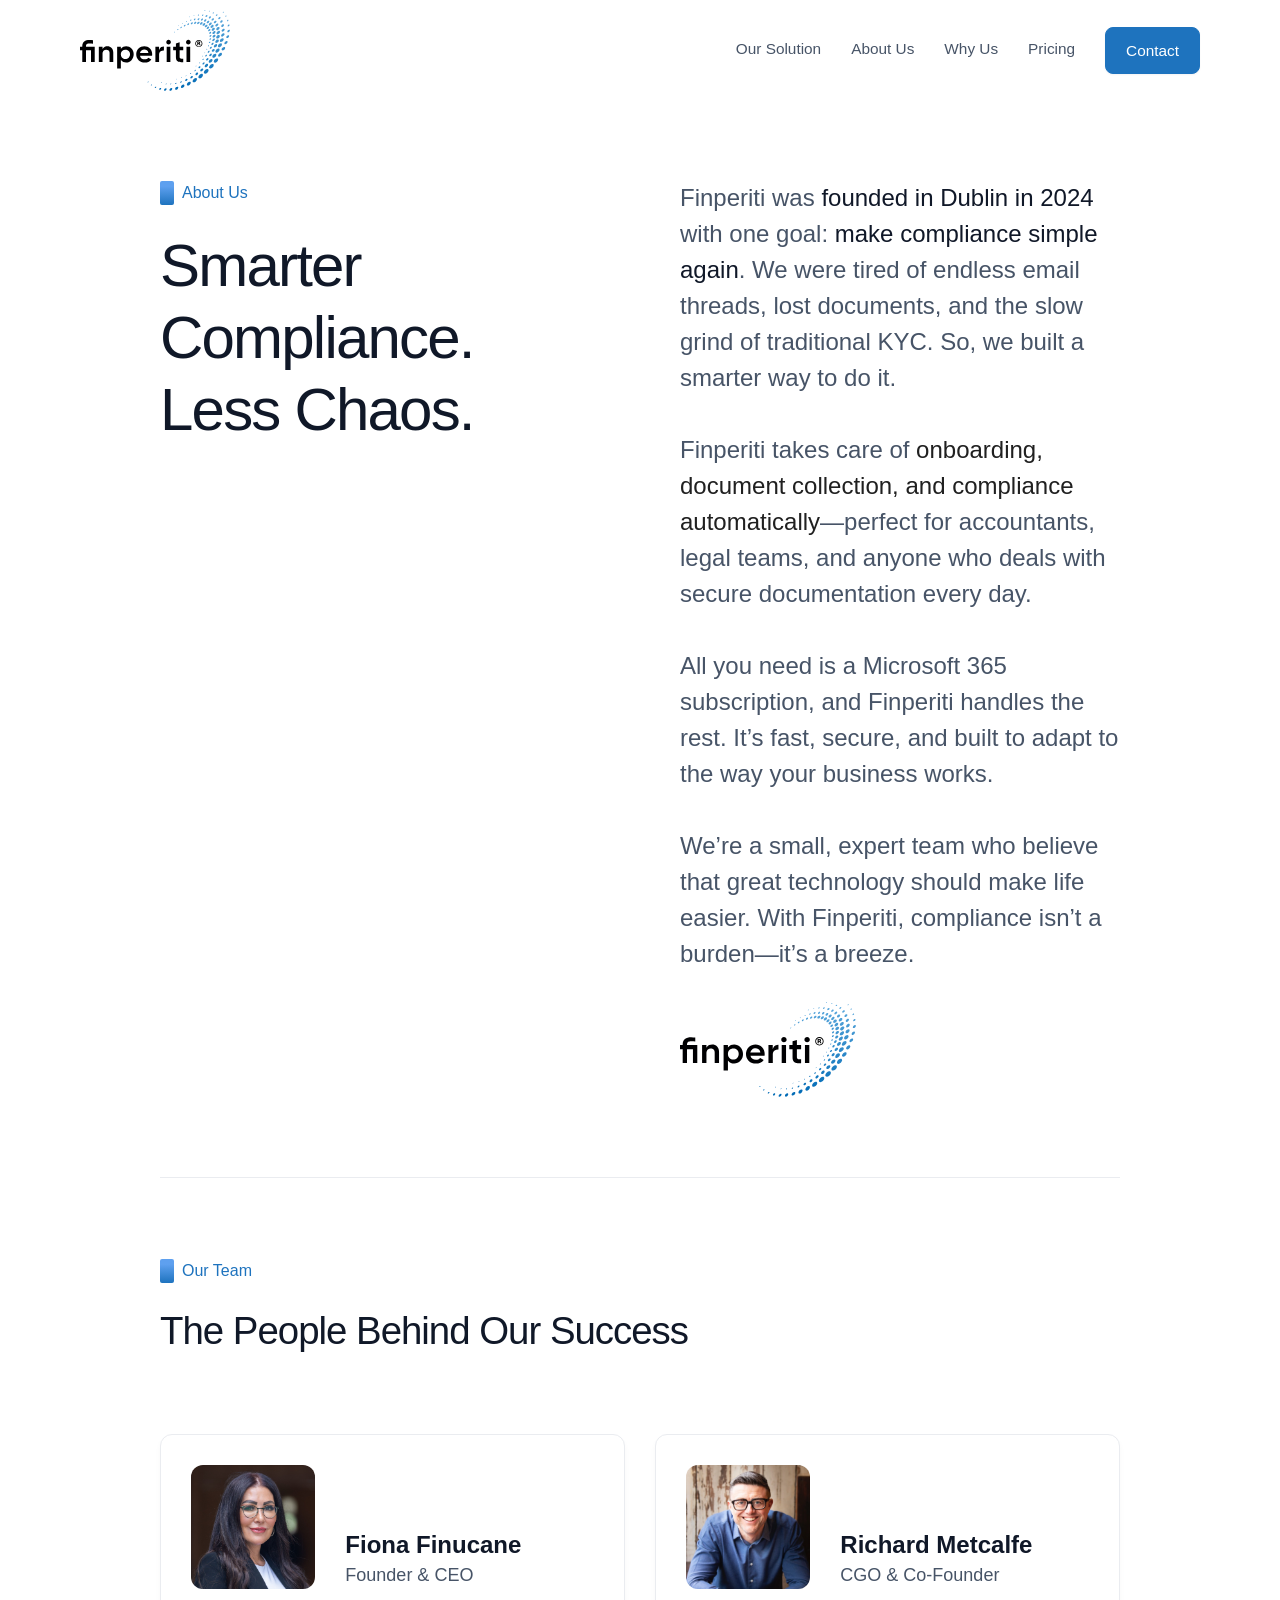
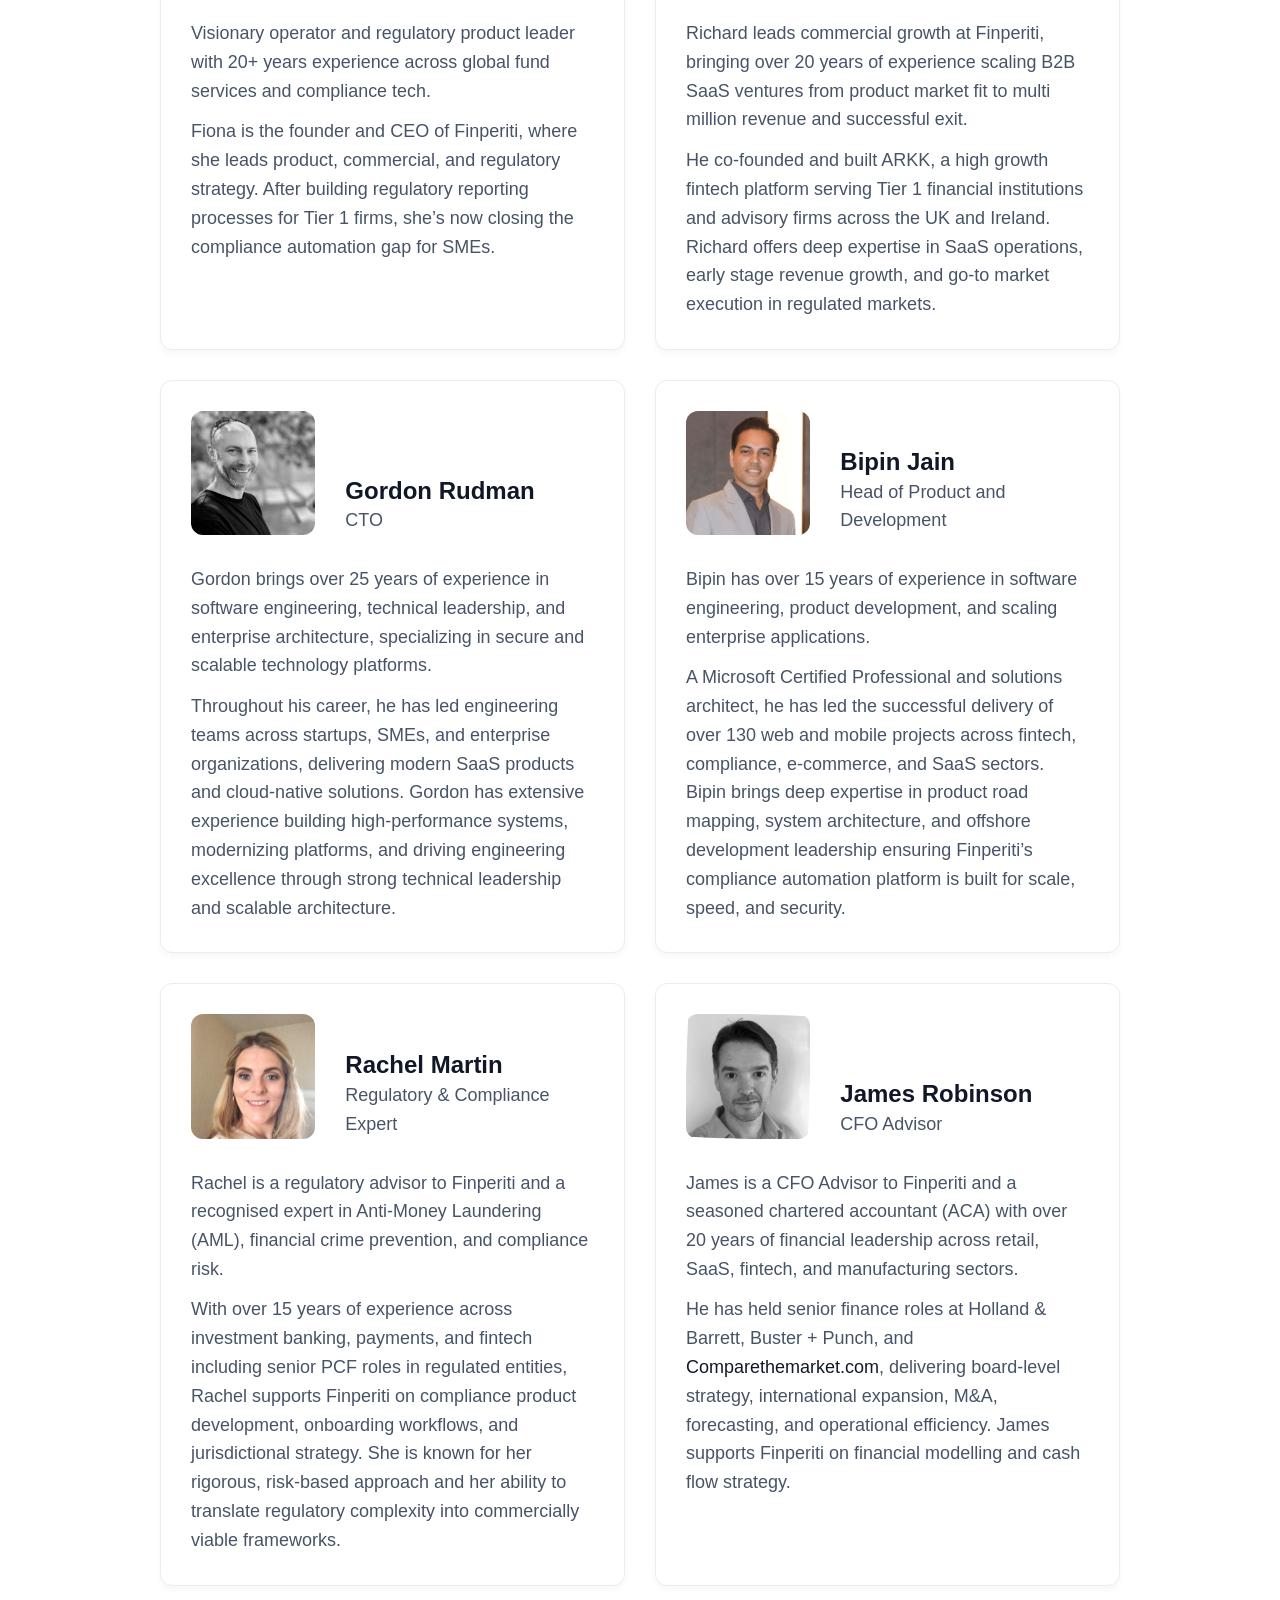
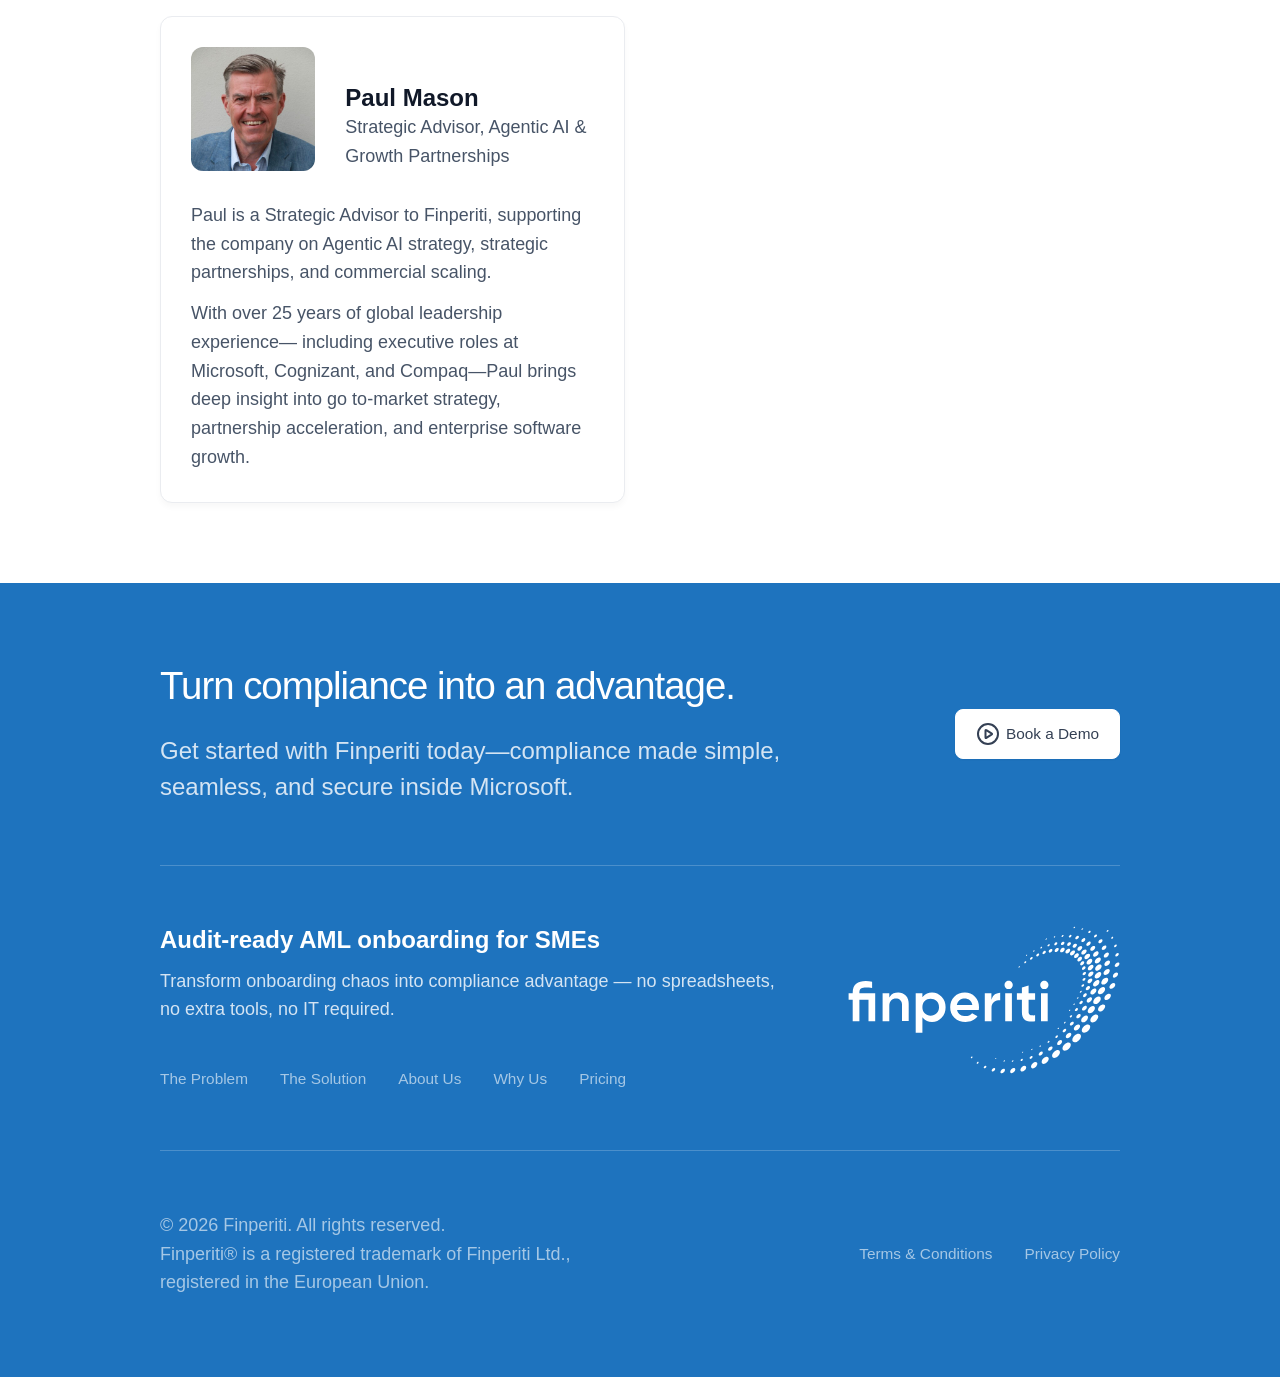
==== commit 72f085a5: "feat: Localize images to images/ folder with descriptive filenames" ====
--- a/about-us.html
+++ b/about-us.html
@@ -48,12 +48,12 @@
       })(window, document);
     </script>
     <link
-      href="https://cdn.prod.website-files.com/68925096e94c24b12ac568fe/68bfe7c49f79a56016db8a08_Finperiti%2032.png"
+      href="images/favicon-32.png"
       rel="shortcut icon"
       type="image/x-icon"
     />
     <link
-      href="https://cdn.prod.website-files.com/68925096e94c24b12ac568fe/68bfe7c75cebb5ac32f05ddf_Finperiti%20256.png"
+      href="images/favicon-256.png"
       rel="apple-touch-icon"
     />
     <script type="application/ld+json">
@@ -80,7 +80,7 @@
           "slogan": "Smarter Compliance. Less Chaos.",
           "logo": {
             "@type": "ImageObject",
-            "url": "https://cdn.prod.website-files.com/68925096e94c24b12ac568fe/69a531b487a6bb24fbb70899_Finperiti_Logo_TM.svg"
+            "url": "images/finperiti-logo.svg"
           },
           "member": [
             {
@@ -89,7 +89,7 @@
               "jobTitle": "Founder & CEO",
               "image": {
                 "@type": "ImageObject",
-                "url": "https://cdn.prod.website-files.com/68925096e94c24b12ac568fe/690207ac909801b0f97e288c_Fiona.jpg"
+                "url": "images/team-fiona.jpg"
               }
             },
             {
@@ -98,7 +98,7 @@
               "jobTitle": "CGO & Co-Founder",
               "image": {
                 "@type": "ImageObject",
-                "url": "https://cdn.prod.website-files.com/68925096e94c24b12ac568fe/690204afa3fc140dd07d3faa_RM1.png"
+                "url": "images/team-richard-metcalfe.png"
               }
             },
             {
@@ -107,7 +107,7 @@
               "jobTitle": "CTO & Co-Founder",
               "image": {
                 "@type": "ImageObject",
-                "url": "https://cdn.prod.website-files.com/68925096e94c24b12ac568fe/690204640b22be058a9a0456_Bipin_jain.png"
+                "url": "images/team-bipin-jain.png"
               }
             },
             {
@@ -116,7 +116,7 @@
               "jobTitle": "Regulatory & Compliance Expert",
               "image": {
                 "@type": "ImageObject",
-                "url": "https://cdn.prod.website-files.com/68925096e94c24b12ac568fe/6901f90483f7531cc6aed0eb_Rachel.jpg"
+                "url": "images/team-rachel.jpg"
               }
             },
             {
@@ -125,7 +125,7 @@
               "jobTitle": "CFO Advisor",
               "image": {
                 "@type": "ImageObject",
-                "url": "https://cdn.prod.website-files.com/68925096e94c24b12ac568fe/6901f903ba0573e2c2f4e832_James.jpg"
+                "url": "images/team-james.jpg"
               }
             },
             {
@@ -134,7 +134,7 @@
               "jobTitle": "Strategic Advisor, Agentic AI & Growth Partnerships",
               "image": {
                 "@type": "ImageObject",
-                "url": "https://cdn.prod.website-files.com/68925096e94c24b12ac568fe/6901f9049520d96cc57cc6dd_Paul.jpg"
+                "url": "images/team-paul.jpg"
               }
             }
           ]
@@ -198,7 +198,7 @@
               ><div class="nav-logo-wrapper">
                 <img
                   loading="lazy"
-                  src="https://cdn.prod.website-files.com/68925096e94c24b12ac568fe/69a531b487a6bb24fbb70899_Finperiti_Logo_TM.svg"
+                  src="images/finperiti-logo.svg"
                   alt=""
                 /></div
             ></a>
@@ -272,7 +272,7 @@
               </p>
               <div class="logo">
                 <img
-                  src="https://cdn.prod.website-files.com/68925096e94c24b12ac568fe/69a531b487a6bb24fbb70899_Finperiti_Logo_TM.svg"
+                  src="images/finperiti-logo.svg"
                   loading="lazy"
                   alt=""
                   class="image-logo"
@@ -304,17 +304,17 @@
                 <div class="identity-wrapper large-card">
                   <div class="profile-avatar">
                     <img
-                      src="https://cdn.prod.website-files.com/68925096e94c24b12ac568fe/690207ac909801b0f97e288c_Fiona.jpg"
+                      src="images/team-fiona.jpg"
                       loading="lazy"
                       sizes="(max-width: 2828px) 100vw, 2828px"
                       srcset="
-                        https://cdn.prod.website-files.com/68925096e94c24b12ac568fe/690207ac909801b0f97e288c_Fiona-p-500.jpg   500w,
-                        https://cdn.prod.website-files.com/68925096e94c24b12ac568fe/690207ac909801b0f97e288c_Fiona-p-800.jpg   800w,
-                        https://cdn.prod.website-files.com/68925096e94c24b12ac568fe/690207ac909801b0f97e288c_Fiona-p-1080.jpg 1080w,
-                        https://cdn.prod.website-files.com/68925096e94c24b12ac568fe/690207ac909801b0f97e288c_Fiona-p-1600.jpg 1600w,
-                        https://cdn.prod.website-files.com/68925096e94c24b12ac568fe/690207ac909801b0f97e288c_Fiona-p-2000.jpg 2000w,
-                        https://cdn.prod.website-files.com/68925096e94c24b12ac568fe/690207ac909801b0f97e288c_Fiona-p-2600.jpg 2600w,
-                        https://cdn.prod.website-files.com/68925096e94c24b12ac568fe/690207ac909801b0f97e288c_Fiona.jpg        2828w
+                        images/team-fiona-500.jpg   500w,
+                        images/team-fiona-800.jpg   800w,
+                        images/team-fiona-1080.jpg 1080w,
+                        images/team-fiona-1600.jpg 1600w,
+                        images/team-fiona-2000.jpg 2000w,
+                        images/team-fiona-2600.jpg 2600w,
+                        images/team-fiona.jpg        2828w
                       "
                       alt="Fiona Finucane"
                       class="avatar-image"
@@ -346,12 +346,12 @@
                 <div class="identity-wrapper large-card">
                   <div class="profile-avatar">
                     <img
-                      src="https://cdn.prod.website-files.com/68925096e94c24b12ac568fe/690204afa3fc140dd07d3faa_RM1.png"
+                      src="images/team-richard-metcalfe.png"
                       loading="lazy"
                       sizes="(max-width: 800px) 100vw, 800px"
                       srcset="
-                        https://cdn.prod.website-files.com/68925096e94c24b12ac568fe/690204afa3fc140dd07d3faa_RM1-p-500.png 500w,
-                        https://cdn.prod.website-files.com/68925096e94c24b12ac568fe/690204afa3fc140dd07d3faa_RM1.png       800w
+                        images/team-richard-metcalfe-500.png 500w,
+                        images/team-richard-metcalfe.png       800w
                       "
                       alt="Fiona Finucane"
                       class="avatar-image"
@@ -385,12 +385,12 @@
                 <div class="identity-wrapper large-card">
                   <div class="profile-avatar">
                     <img
-                      src="https://cdn.prod.website-files.com/68925096e94c24b12ac568fe/6a3a2977e399c65e724bc044_Gordon.jpg"
+                      src="images/team-gordon.jpg"
                       loading="lazy"
                       sizes="(max-width: 800px) 100vw, 800px"
                       srcset="
-                        https://cdn.prod.website-files.com/68925096e94c24b12ac568fe/6a3a2977e399c65e724bc044_Gordon-p-500.jpg 500w,
-                        https://cdn.prod.website-files.com/68925096e94c24b12ac568fe/6a3a2977e399c65e724bc044_Gordon.jpg       800w
+                        images/team-gordon-500.jpg 500w,
+                        images/team-gordon.jpg       800w
                       "
                       alt="Fiona Finucane"
                       class="avatar-image"
@@ -428,15 +428,15 @@
                 <div class="identity-wrapper large-card">
                   <div class="profile-avatar">
                     <img
-                      src="https://cdn.prod.website-files.com/68925096e94c24b12ac568fe/690204640b22be058a9a0456_Bipin_jain.png"
+                      src="images/team-bipin-jain.png"
                       loading="lazy"
                       sizes="(max-width: 1964px) 100vw, 1964px"
                       srcset="
-                        https://cdn.prod.website-files.com/68925096e94c24b12ac568fe/690204640b22be058a9a0456_Bipin_jain-p-500.png   500w,
-                        https://cdn.prod.website-files.com/68925096e94c24b12ac568fe/690204640b22be058a9a0456_Bipin_jain-p-800.png   800w,
-                        https://cdn.prod.website-files.com/68925096e94c24b12ac568fe/690204640b22be058a9a0456_Bipin_jain-p-1080.png 1080w,
-                        https://cdn.prod.website-files.com/68925096e94c24b12ac568fe/690204640b22be058a9a0456_Bipin_jain-p-1600.png 1600w,
-                        https://cdn.prod.website-files.com/68925096e94c24b12ac568fe/690204640b22be058a9a0456_Bipin_jain.png        1964w
+                        images/team-bipin-jain-500.png   500w,
+                        images/team-bipin-jain-800.png   800w,
+                        images/team-bipin-jain-1080.png 1080w,
+                        images/team-bipin-jain-1600.png 1600w,
+                        images/team-bipin-jain.png        1964w
                       "
                       alt="Fiona Finucane"
                       class="avatar-image"
@@ -471,7 +471,7 @@
                 <div class="identity-wrapper large-card">
                   <div class="profile-avatar">
                     <img
-                      src="https://cdn.prod.website-files.com/68925096e94c24b12ac568fe/6901f90483f7531cc6aed0eb_Rachel.jpg"
+                      src="images/team-rachel.jpg"
                       loading="lazy"
                       alt="Fiona Finucane"
                       class="avatar-image"
@@ -506,7 +506,7 @@
                 <div class="identity-wrapper large-card">
                   <div class="profile-avatar">
                     <img
-                      src="https://cdn.prod.website-files.com/68925096e94c24b12ac568fe/6901f903ba0573e2c2f4e832_James.jpg"
+                      src="images/team-james.jpg"
                       loading="lazy"
                       alt="Fiona Finucane"
                       class="avatar-image"
@@ -545,7 +545,7 @@
                 <div class="identity-wrapper large-card">
                   <div class="profile-avatar">
                     <img
-                      src="https://cdn.prod.website-files.com/68925096e94c24b12ac568fe/6901f9049520d96cc57cc6dd_Paul.jpg"
+                      src="images/team-paul.jpg"
                       loading="lazy"
                       alt="Fiona Finucane"
                       class="avatar-image"
@@ -591,7 +591,7 @@
             <a href="/contact" class="demo-button none w-inline-block"></a
             ><a href="/contact" class="secondary-button w-inline-block"
               ><img
-                src="https://cdn.prod.website-files.com/68925096e94c24b12ac568fe/68bec9dedfa467c125266d50_play-circle.svg"
+                src="images/icon-play-circle.svg"
                 loading="lazy"
                 alt="Play icon"
               />
@@ -635,7 +635,7 @@
             </div>
             <div class="footer-logo-wrapper">
               <img
-                src="https://cdn.prod.website-files.com/68925096e94c24b12ac568fe/68ad7b3e417cae0f885aa400_21e688533bf5000311d2a0921fd1b1c8_Logo.svg"
+                src="images/logo-finperiti-footer.svg"
                 loading="lazy"
                 alt="Logo"
               />
